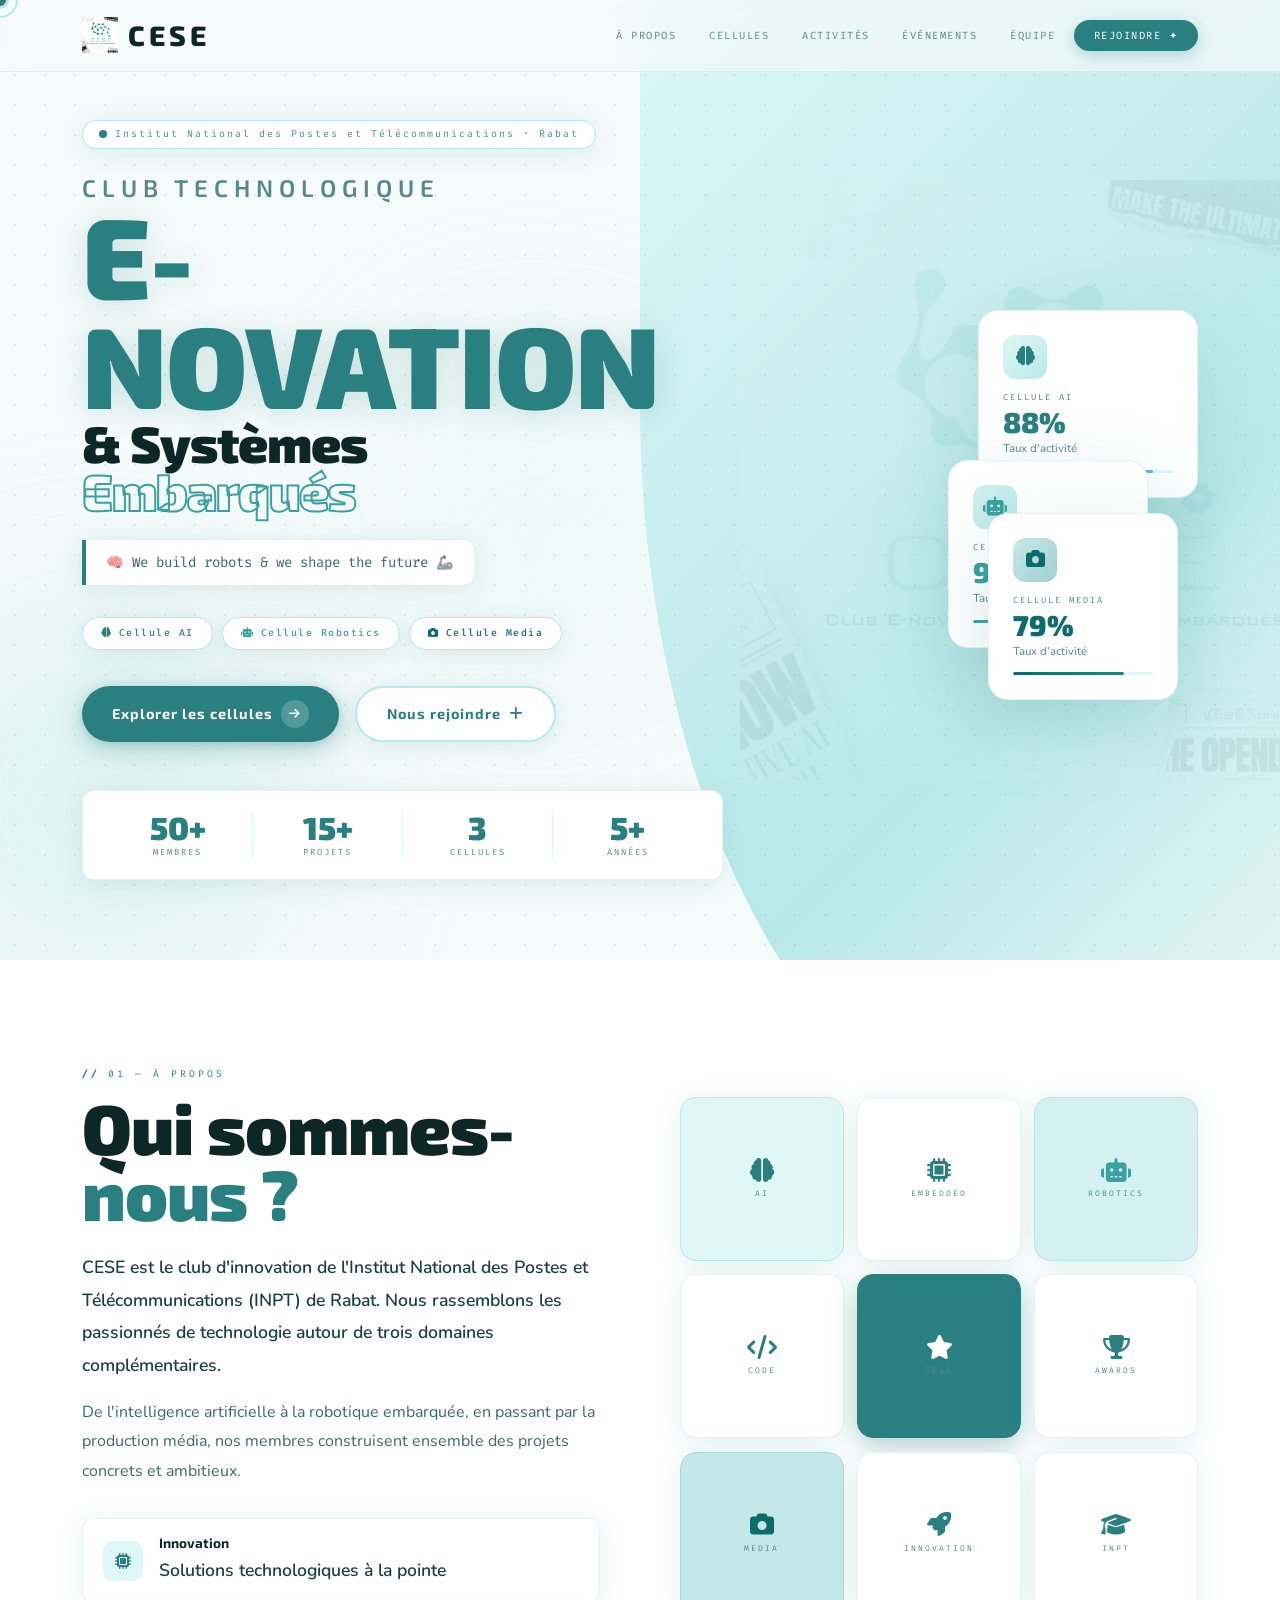
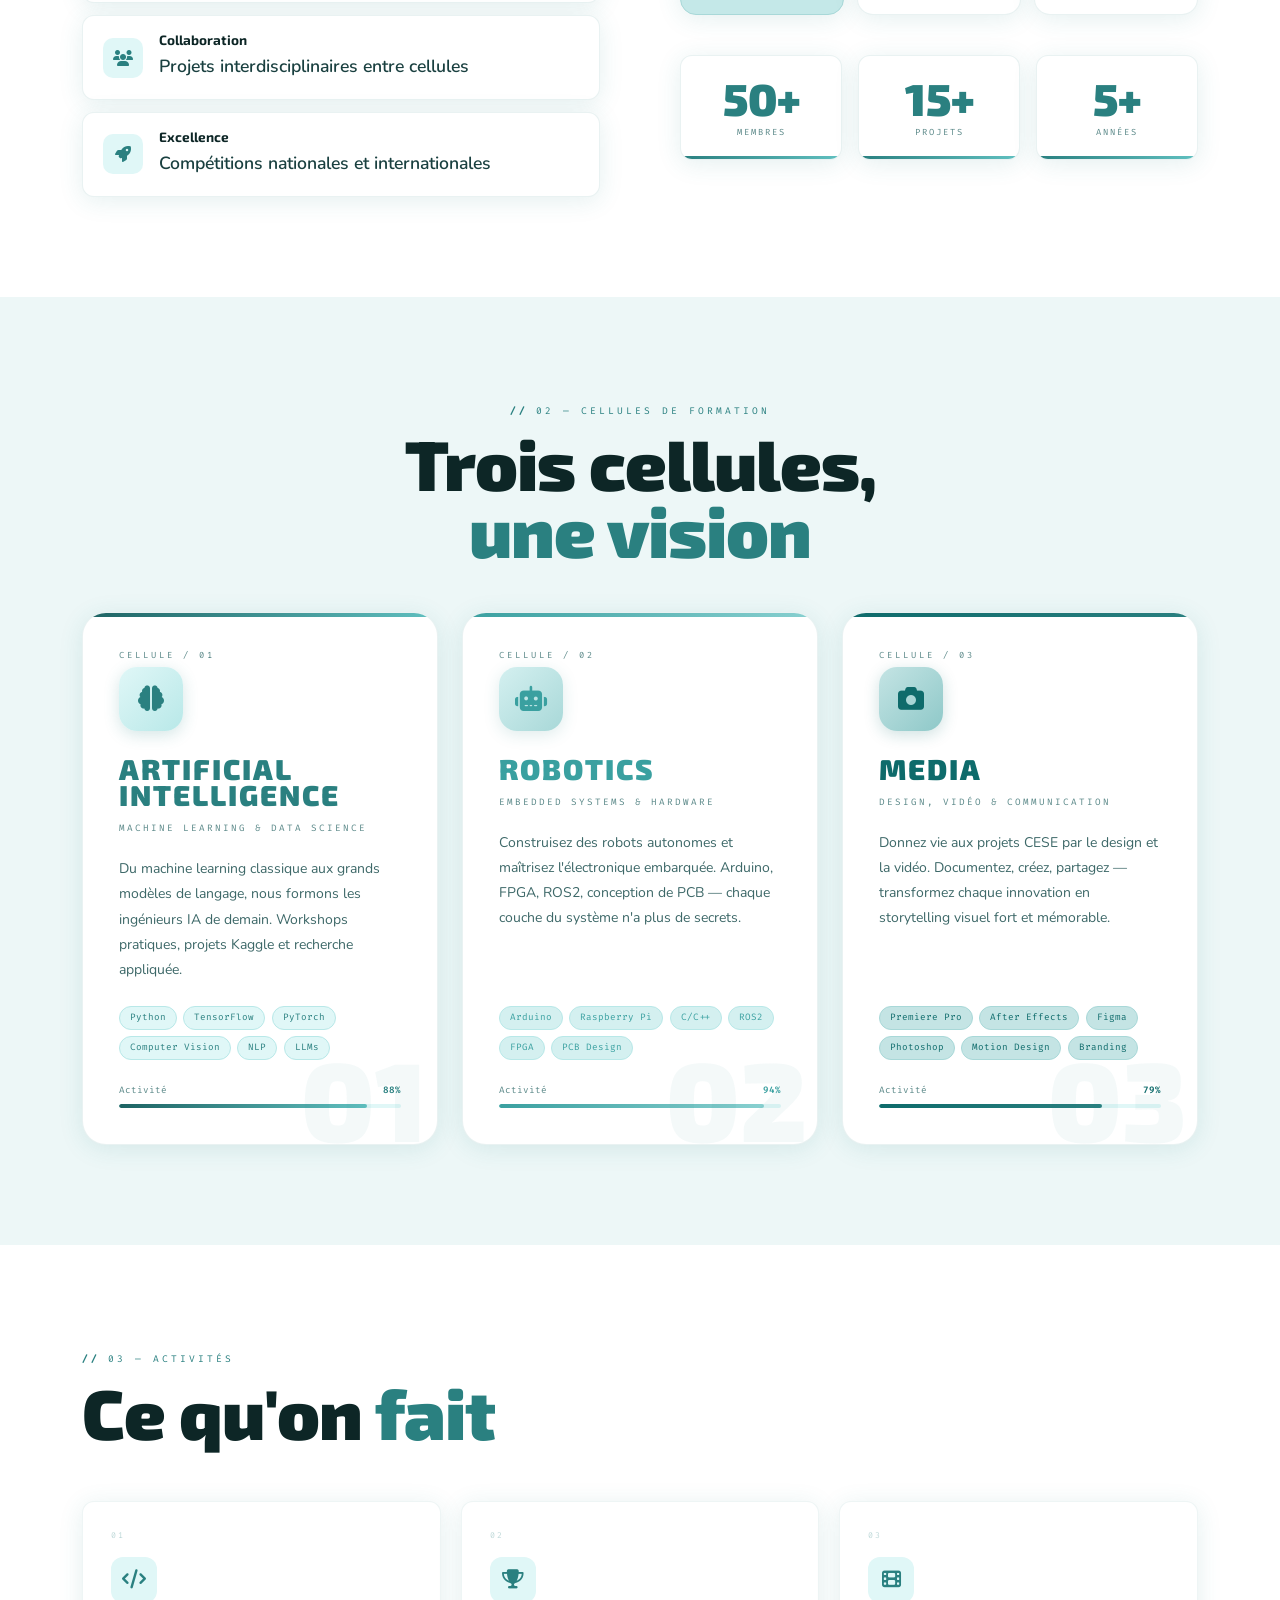
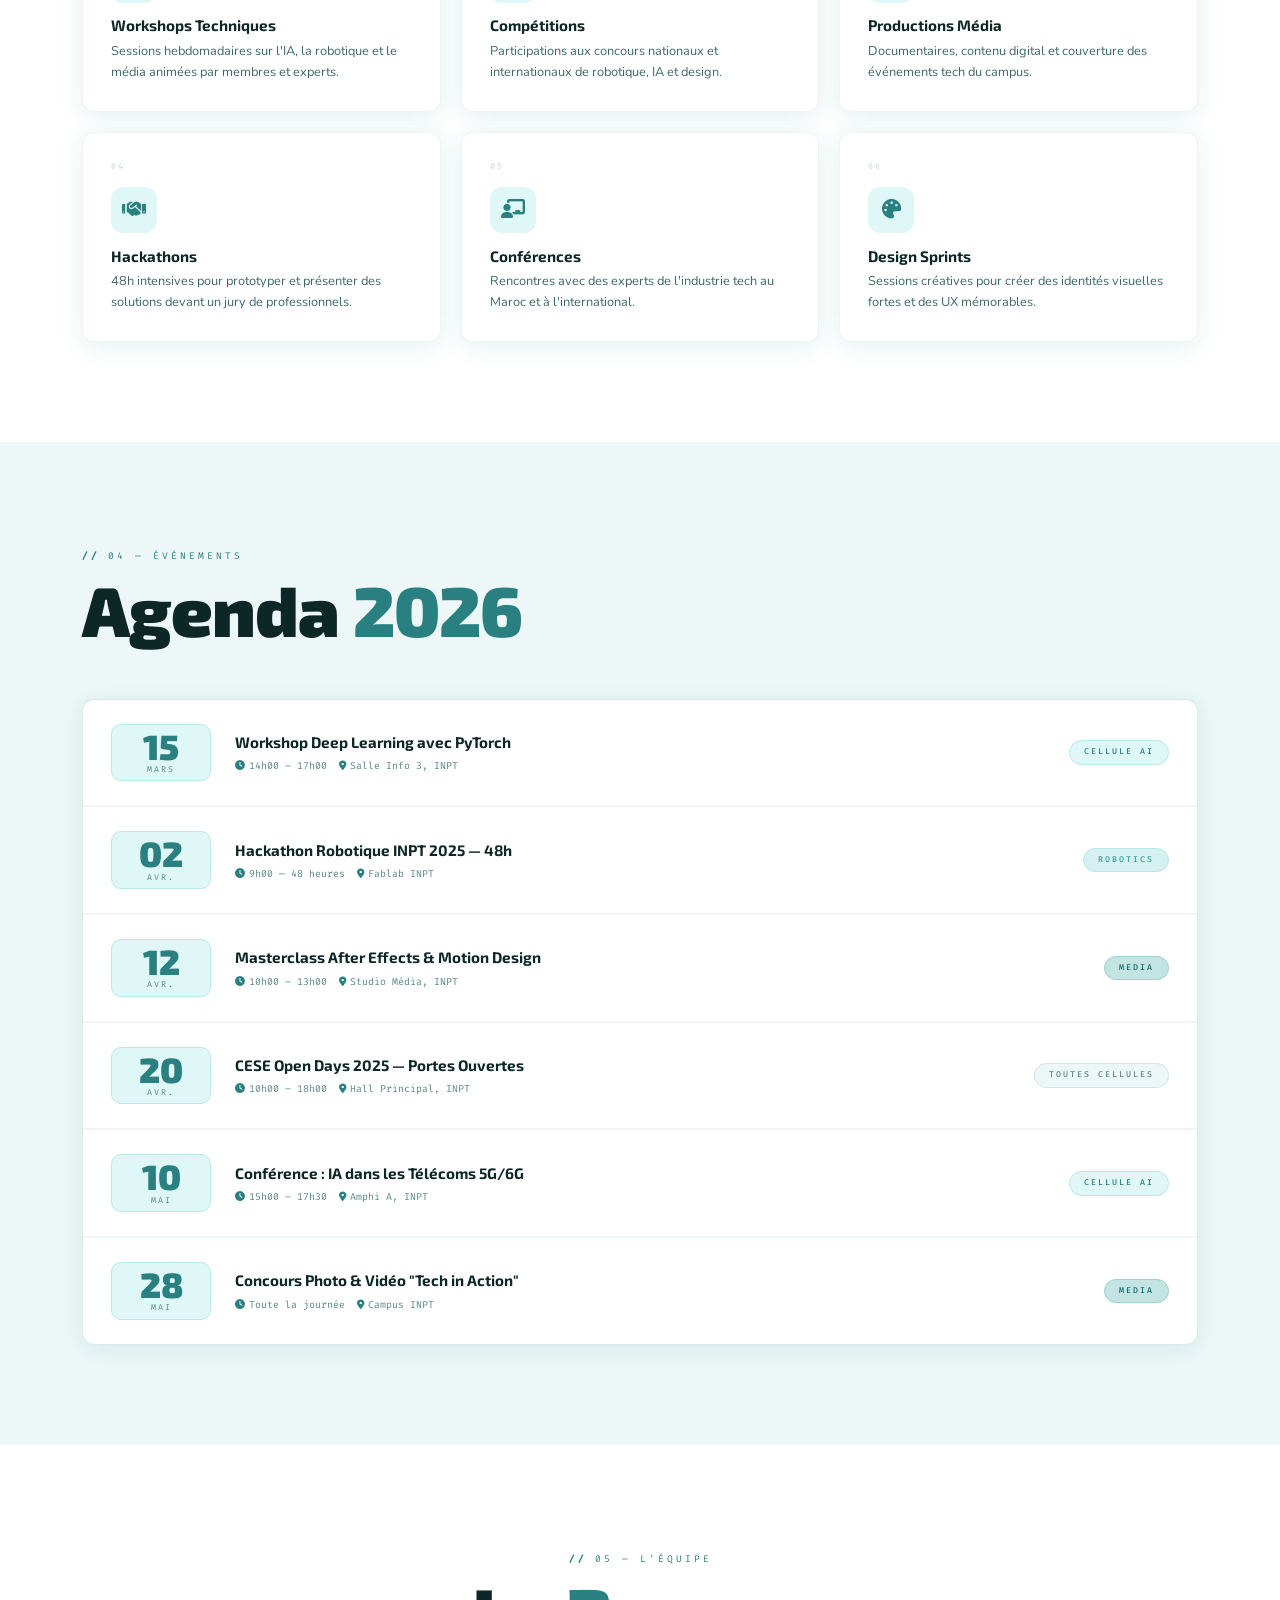
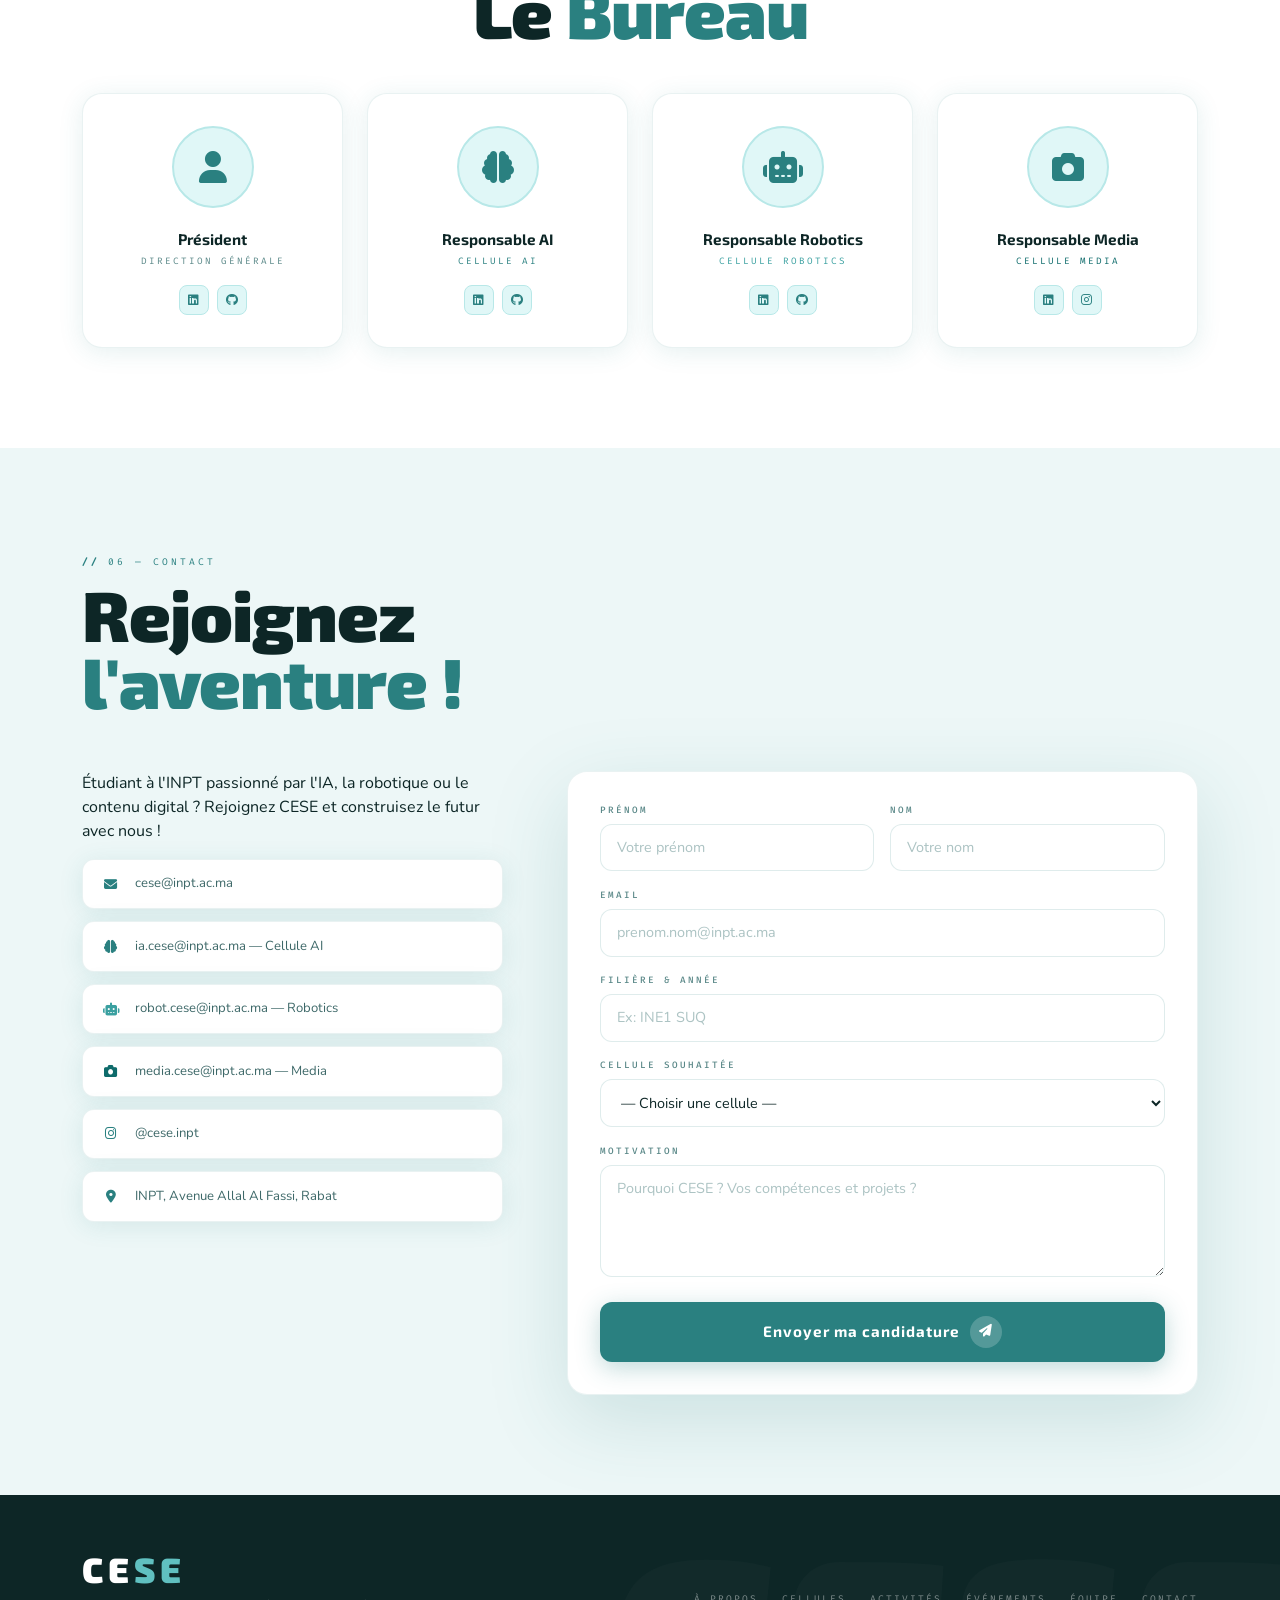
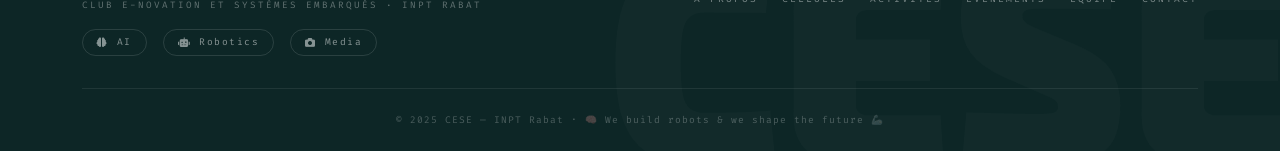
==== index.html @ 8c15894b "First upload" ====
<!DOCTYPE html>
<html lang="fr">
<head>
  <meta charset="UTF-8"/>
  <meta name="viewport" content="width=device-width, initial-scale=1.0"/>
  <title>CESE — Club E-novation & Systèmes Embarqués | INPT</title>
  <link rel="stylesheet" href="https://cdnjs.cloudflare.com/ajax/libs/bootstrap/5.3.2/css/bootstrap.min.css"/>
  <link rel="stylesheet" href="https://cdnjs.cloudflare.com/ajax/libs/font-awesome/6.5.0/css/all.min.css"/>
  <link href="https://fonts.googleapis.com/css2?family=Exo+2:wght@400;500;600;700;800;900&family=Nunito:wght@400;500;600;700;800;900&family=Fira+Code:wght@400;500&display=swap" rel="stylesheet"/>
<style>
:root {
  --teal:      #2a8080;
  --teal-d:    #1d6363;
  --teal-l:    #3aa0a0;
  --teal-xl:   #60c0c0;
  --teal-p:    #b8e8e8;
  --teal-pp:   #e0f7f7;
  --bg:        #f5fafa;
  --bg2:       #edf7f7;
  --white:     #ffffff;
  --ink:       #0d2626;
  --ink2:      #1a4040;
  --muted:     #5a8888;
  --muted2:    #3d6868;
  --ai-c:      #2a8080;
  --rob-c:     #1d9e9e;
  --med-c:     #0e6b6b;
  --shadow:    0 4px 24px rgba(42,128,128,0.12);
  --shadow-h:  0 12px 48px rgba(42,128,128,0.22);
  --shadow-xl: 0 24px 80px rgba(42,128,128,0.18);
  --fh: 'Exo 2', sans-serif;
  --fb: 'Nunito', sans-serif;
  --fm: 'Fira Code', monospace;
  --r:  12px;
  --e:  0.3s cubic-bezier(.4,0,.2,1);
}

*{box-sizing:border-box;margin:0;padding:0}
html{scroll-behavior:smooth}
body{background:var(--bg);color:var(--ink);font-family:var(--fb);overflow-x:hidden;cursor:none}
::selection{background:var(--teal-p);color:var(--teal-d)}
::-webkit-scrollbar{width:4px}
::-webkit-scrollbar-track{background:var(--bg)}
::-webkit-scrollbar-thumb{background:var(--teal);border-radius:4px}

#cur{position:fixed;width:12px;height:12px;background:var(--teal);border-radius:50%;transform:translate(-50%,-50%);pointer-events:none;z-index:9999;transition:transform .12s,background .2s;box-shadow:0 0 0 3px rgba(42,128,128,0.2)}
#cur-r{position:fixed;width:36px;height:36px;border:2px solid var(--teal-p);border-radius:50%;transform:translate(-50%,-50%);pointer-events:none;z-index:9998;transition:all .18s ease}
@media(max-width:768px){body{cursor:auto}#cur,#cur-r{display:none}}

.blob{position:fixed;border-radius:50%;filter:blur(80px);pointer-events:none;z-index:0;animation:blobFloat ease-in-out infinite}
.b1{width:500px;height:500px;background:var(--teal-pp);top:-150px;right:-100px;opacity:.7;animation-duration:16s}
.b2{width:400px;height:400px;background:#d4f0f0;bottom:-100px;left:-100px;opacity:.6;animation-duration:20s;animation-delay:-7s}
.b3{width:300px;height:300px;background:var(--teal-pp);top:40%;left:30%;opacity:.4;animation-duration:24s;animation-delay:-12s}
@keyframes blobFloat{0%,100%{transform:scale(1) translateY(0)}50%{transform:scale(1.08) translateY(-20px)}}

/* ── NAVBAR ── */
#nav{position:fixed;top:0;width:100%;z-index:1000;padding:.9rem 0;transition:var(--e);background:rgba(245,250,250,0.7);backdrop-filter:blur(20px);-webkit-backdrop-filter:blur(20px);border-bottom:1px solid rgba(42,128,128,0.1)}
#nav.scrolled{padding:.5rem 0;background:rgba(255,255,255,0.92);border-bottom-color:rgba(42,128,128,0.18);box-shadow:0 4px 30px rgba(42,128,128,0.08)}
.n-brand{font-family:var(--fh);font-size:1.75rem;font-weight:800;letter-spacing:4px;color:var(--ink);text-decoration:none;display:flex;align-items:center;gap:10px}
.n-brand .nav-logo{width:36px;height:36px;object-fit:contain;transition:var(--e)}
.n-brand:hover .nav-logo{transform:rotate(-8deg) scale(1.15)}
.n-link{font-family:var(--fm);font-size:.65rem;letter-spacing:1.5px;text-transform:uppercase;color:var(--muted);transition:var(--e);padding:.45rem .9rem;border-radius:8px;text-decoration:none}
.n-link:hover,.n-link.active{color:var(--teal);background:var(--teal-pp)}
.nav-cta{background:var(--teal);color:#fff!important;border-radius:100px;padding:.5rem 1.25rem!important;box-shadow:0 4px 16px rgba(42,128,128,0.3)}
.nav-cta:hover{background:var(--teal-d)!important;transform:translateY(-1px);box-shadow:0 6px 20px rgba(42,128,128,0.4)}
.navbar-toggler{border:1.5px solid rgba(42,128,128,0.3);border-radius:8px;padding:.4rem .6rem;background:transparent}
.nb-icon{display:block;width:22px;height:2px;background:var(--teal);border-radius:2px;margin:5px 0;transition:var(--e)}

/* ── HERO ── */
#hero{min-height:100vh;display:flex;align-items:center;padding:120px 0 80px;position:relative;z-index:1;overflow:hidden}
.hero-dots{position:absolute;inset:0;pointer-events:none;overflow:hidden}
.hero-dots::before{content:'';position:absolute;inset:0;background-image:radial-gradient(circle,rgba(42,128,128,0.12) 1.5px,transparent 1.5px);background-size:30px 30px;animation:dotsMove 15s linear infinite}
@keyframes dotsMove{0%{transform:translateY(0)}100%{transform:translateY(-30px)}}
#hero::before{content:'';position:absolute;top:-10%;right:-5%;width:55%;height:130%;background:linear-gradient(135deg,var(--teal-pp) 0%,var(--teal-p) 60%,transparent 100%);border-radius:0 0 0 60%;z-index:0;animation:stripPulse 6s ease-in-out infinite}
@keyframes stripPulse{0%,100%{opacity:.6;transform:scale(1)}50%{opacity:.85;transform:scale(1.01)}}

/* Hero background logo watermark */
.hero-bg-logo{position:absolute;right:-60px;top:50%;transform:translateY(-50%);width:600px;height:600px;object-fit:contain;opacity:0.06;pointer-events:none;z-index:0;animation:logoBgFloat 8s ease-in-out infinite}
@keyframes logoBgFloat{0%,100%{transform:translateY(-50%) scale(1)}50%{transform:translateY(-52%) scale(1.03)}}

.hero-content{position:relative;z-index:2}
.h-eyebrow{display:inline-flex;align-items:center;gap:8px;background:var(--white);border:1.5px solid var(--teal-p);border-radius:100px;padding:6px 16px;font-family:var(--fm);font-size:.62rem;letter-spacing:2px;color:var(--muted);margin-bottom:1.75rem;animation:popIn .6s .1s ease both;box-shadow:var(--shadow)}
.ey-dot{width:8px;height:8px;border-radius:50%;background:var(--teal);animation:ping 2s ease infinite}
@keyframes ping{0%{box-shadow:0 0 0 0 rgba(42,128,128,.5)}70%{box-shadow:0 0 0 8px transparent}100%{box-shadow:0 0 0 0 transparent}}
.h1{font-family:var(--fh);font-weight:900;line-height:.95;letter-spacing:-1px;margin-bottom:1.5rem}
.h1 .line-sm{display:block;font-size:clamp(1rem,3vw,1.5rem);font-weight:600;letter-spacing:6px;color:var(--muted);text-transform:uppercase;animation:slideR .7s .2s ease both}
.h1 .line-xl{display:block;font-size:clamp(3.5rem,9vw,8rem);color:var(--teal);animation:slideR .7s .35s ease both;text-shadow:0 4px 30px rgba(42,128,128,0.2)}
.h1 .line-md{display:block;font-size:clamp(1.6rem,4vw,3.2rem);color:var(--ink);animation:slideR .7s .5s ease both}
.h1 .line-out{display:block;font-size:clamp(1.6rem,4vw,3.2rem);-webkit-text-stroke:2px var(--teal-l);color:transparent;animation:slideR .7s .65s ease both}
.h-tag{font-family:var(--fm);font-size:.88rem;color:var(--muted2);margin-bottom:2rem;animation:slideR .7s .8s ease both;padding:12px 20px;background:var(--white);border-left:4px solid var(--teal);border-radius:0 var(--r) var(--r) 0;display:inline-block;box-shadow:var(--shadow)}
.h-pills{display:flex;gap:.6rem;flex-wrap:wrap;margin-bottom:2.25rem;animation:slideR .7s .95s ease both}
.pill{display:inline-flex;align-items:center;gap:6px;padding:8px 18px;border-radius:100px;font-family:var(--fm);font-size:.62rem;letter-spacing:1.5px;font-weight:500;border:1.5px solid;transition:var(--e);cursor:default}
.p-ai{background:var(--white);color:var(--teal);border-color:var(--teal-p);box-shadow:var(--shadow)}.p-ai:hover{background:var(--teal);color:#fff;border-color:var(--teal);transform:translateY(-2px);box-shadow:var(--shadow-h)}
.p-rob{background:var(--white);color:var(--teal-l);border-color:var(--teal-p);box-shadow:var(--shadow)}.p-rob:hover{background:var(--teal-l);color:#fff;transform:translateY(-2px);box-shadow:var(--shadow-h)}
.p-med{background:var(--white);color:var(--med-c);border-color:var(--teal-p);box-shadow:var(--shadow)}.p-med:hover{background:var(--med-c);color:#fff;transform:translateY(-2px);box-shadow:var(--shadow-h)}
.h-btns{display:flex;gap:1rem;flex-wrap:wrap;animation:slideR .7s 1.1s ease both}
.bt{display:inline-flex;align-items:center;gap:8px;padding:14px 30px;border-radius:100px;font-family:var(--fh);font-weight:700;font-size:.9rem;letter-spacing:1px;text-decoration:none;transition:var(--e);cursor:none;border:none}
.bt-main{background:var(--teal);color:#fff;box-shadow:0 6px 28px rgba(42,128,128,0.35),0 2px 8px rgba(42,128,128,0.2)}
.bt-main:hover{background:var(--teal-d);transform:translateY(-3px);box-shadow:0 12px 40px rgba(42,128,128,0.45);color:#fff}
.bt-main .bt-icon{width:28px;height:28px;background:rgba(255,255,255,0.2);border-radius:50%;display:flex;align-items:center;justify-content:center;font-size:.75rem;transition:transform .3s}
.bt-main:hover .bt-icon{transform:translateX(3px)}
.bt-sec{background:var(--white);color:var(--teal);border:2px solid var(--teal-p);box-shadow:var(--shadow)}
.bt-sec:hover{border-color:var(--teal);background:var(--teal-pp);transform:translateY(-3px);box-shadow:var(--shadow-h);color:var(--teal)}
.h-stats{display:flex;gap:0;margin-top:3rem;animation:slideR .7s 1.3s ease both;background:var(--white);border-radius:var(--r);padding:1.25rem;box-shadow:var(--shadow);border:1px solid rgba(42,128,128,0.1)}
.hstat{flex:1;text-align:center;padding:0 1rem;border-right:1px solid var(--teal-pp);display:flex;flex-direction:column;gap:.2rem}
.hstat:last-child{border-right:none}
.hstat-n{font-family:var(--fh);font-size:2rem;font-weight:900;color:var(--teal);line-height:1}
.hstat-l{font-family:var(--fm);font-size:.55rem;letter-spacing:2px;color:var(--muted);text-transform:uppercase}
.h-vis{position:relative;height:420px;animation:popIn 1s .4s ease both}
.hv-card{position:absolute;background:var(--white);border-radius:20px;padding:1.5rem;box-shadow:var(--shadow-xl);border:1px solid rgba(42,128,128,0.1);animation:cardFloat ease-in-out infinite}
.hv-c1{width:220px;top:20px;right:0;animation-duration:5s}
.hv-c2{width:200px;top:170px;right:50px;animation-duration:7s;animation-delay:-2s}
.hv-c3{width:190px;bottom:10px;right:20px;animation-duration:6s;animation-delay:-4s}
@keyframes cardFloat{0%,100%{transform:translateY(0) rotate(0deg)}50%{transform:translateY(-10px) rotate(.5deg)}}
.hvc-ico{width:44px;height:44px;border-radius:12px;display:flex;align-items:center;justify-content:center;font-size:1.2rem;margin-bottom:.75rem}
.ico-ai{background:linear-gradient(135deg,var(--teal-pp),var(--teal-p));color:var(--teal)}
.ico-rob{background:linear-gradient(135deg,#d4f0f0,var(--teal-p));color:var(--teal-l)}
.ico-med{background:linear-gradient(135deg,#c8e8e8,#a0d0d0);color:var(--med-c)}
.hvc-tag{font-family:var(--fm);font-size:.55rem;letter-spacing:2px;color:var(--muted);text-transform:uppercase;margin-bottom:.25rem}
.hvc-val{font-family:var(--fh);font-size:1.8rem;font-weight:900;color:var(--ink);line-height:1}
.hvc-sub{font-size:.72rem;color:var(--muted);margin-top:.2rem}
.hvc-bar{height:3px;background:var(--teal-pp);border-radius:2px;margin-top:.75rem;overflow:hidden}
.hvc-bar-fill{height:100%;border-radius:2px;background:linear-gradient(90deg,var(--teal),var(--teal-xl));animation:barPulse 2s ease-in-out infinite}
@keyframes barPulse{0%,100%{width:60%}50%{width:90%}}

section{position:relative;z-index:1}
.sp{padding:100px 0}
.sbg{background:var(--bg2)}
.sbg2{background:var(--white)}
.stag{font-family:var(--fm);font-size:.6rem;letter-spacing:3px;text-transform:uppercase;color:var(--teal);display:inline-flex;align-items:center;gap:8px;margin-bottom:.75rem}
.stag::before{content:'//';font-weight:700}
.shead{font-family:var(--fh);font-size:clamp(2.2rem,5.5vw,4.5rem);font-weight:900;line-height:.95;letter-spacing:-1px;color:var(--ink)}
.shead .hi{color:var(--teal)}
@keyframes slideR{from{opacity:0;transform:translateX(-24px)}to{opacity:1;transform:translateX(0)}}
@keyframes popIn{from{opacity:0;transform:scale(.9)}to{opacity:1;transform:scale(1)}}

.about-grid{display:grid;grid-template-columns:1fr 1fr;gap:5rem;align-items:center}
@media(max-width:900px){.about-grid{grid-template-columns:1fr}}
.about-txt p{font-size:1rem;color:var(--muted2);line-height:1.85;margin-bottom:1rem}
.about-txt p:first-of-type{font-size:1.1rem;color:var(--ink2);font-weight:600}
.about-feats{display:flex;flex-direction:column;gap:.75rem;margin-top:2rem}
.feat{display:flex;align-items:center;gap:1rem;padding:1rem 1.25rem;background:var(--white);border-radius:var(--r);border:1px solid rgba(42,128,128,0.1);box-shadow:var(--shadow);transition:var(--e)}
.feat:hover{transform:translateX(6px);border-color:var(--teal-p);box-shadow:var(--shadow-h)}
.feat-ico{width:40px;height:40px;background:var(--teal-pp);border-radius:10px;display:flex;align-items:center;justify-content:center;color:var(--teal);font-size:1rem;flex-shrink:0}
.feat-txt h5{font-family:var(--fh);font-size:.85rem;font-weight:700;color:var(--ink);margin-bottom:2px}
.feat-txt p{font-size:.8rem;color:var(--muted);margin:0}
.astat-row{display:grid;grid-template-columns:repeat(3,1fr);gap:1rem;margin-top:2.5rem}
.astat{background:var(--white);border-radius:var(--r);padding:1.25rem;text-align:center;border:1px solid rgba(42,128,128,0.1);box-shadow:var(--shadow);transition:var(--e);position:relative;overflow:hidden}
.astat::before{content:'';position:absolute;bottom:0;left:0;right:0;height:3px;background:linear-gradient(90deg,var(--teal),var(--teal-xl))}
.astat:hover{transform:translateY(-4px);box-shadow:var(--shadow-h)}
.astat-n{font-family:var(--fh);font-size:2.8rem;font-weight:900;color:var(--teal);line-height:1}
.astat-l{font-family:var(--fm);font-size:.55rem;letter-spacing:2px;color:var(--muted);text-transform:uppercase;margin-top:.3rem}
.vgrid{display:grid;grid-template-columns:repeat(3,1fr);gap:.85rem}
.vgi{aspect-ratio:1;border-radius:16px;background:var(--white);border:1.5px solid rgba(42,128,128,0.1);display:flex;flex-direction:column;align-items:center;justify-content:center;gap:.4rem;font-size:1.5rem;transition:var(--e);box-shadow:var(--shadow)}
.vgi:hover{transform:scale(1.06) rotate(1deg);box-shadow:var(--shadow-h)}
.vgi span{font-family:var(--fm);font-size:.5rem;letter-spacing:2px;color:var(--muted);text-transform:uppercase}
.vgi-ai{border-color:var(--teal-p);background:var(--teal-pp);color:var(--teal)}
.vgi-rob{border-color:#b8e8e8;background:#d4f0f0;color:var(--teal-l)}
.vgi-med{border-color:#a8d8d8;background:#c4e8e8;color:var(--med-c)}
.vgi-star{background:var(--teal);border-color:var(--teal);color:#fff;box-shadow:0 8px 24px rgba(42,128,128,0.35)}

.cell3{display:grid;grid-template-columns:repeat(3,1fr);gap:1.5rem}
@media(max-width:992px){.cell3{grid-template-columns:1fr}}
.cell{background:var(--white);border-radius:24px;padding:2.25rem;border:1.5px solid rgba(42,128,128,0.1);box-shadow:var(--shadow);transition:var(--e);display:flex;flex-direction:column;position:relative;overflow:hidden}
.cell::after{content:'';position:absolute;top:0;left:0;right:0;height:4px;border-radius:24px 24px 0 0}
.c-ai::after{background:linear-gradient(90deg,var(--teal-d),var(--teal-xl))}
.c-rob::after{background:linear-gradient(90deg,var(--teal-l),#88d0d0)}
.c-med::after{background:linear-gradient(90deg,var(--med-c),var(--teal))}
.cell:hover{transform:translateY(-10px);box-shadow:var(--shadow-xl);border-color:var(--teal-p)}
.cell-wm{position:absolute;bottom:-10px;right:10px;font-family:var(--fh);font-size:7rem;font-weight:900;color:rgba(42,128,128,0.05);line-height:1;pointer-events:none;user-select:none}
.cell-ico{width:64px;height:64px;border-radius:18px;display:flex;align-items:center;justify-content:center;font-size:1.6rem;margin-bottom:1.5rem;transition:var(--e)}
.cell:hover .cell-ico{transform:scale(1.1) rotate(-5deg)}
.c-ai .cell-ico{background:linear-gradient(135deg,var(--teal-pp),var(--teal-p));color:var(--teal);box-shadow:0 4px 16px rgba(42,128,128,0.2)}
.c-rob .cell-ico{background:linear-gradient(135deg,#d4f0f0,#a8d8d8);color:var(--teal-l);box-shadow:0 4px 16px rgba(42,128,128,0.15)}
.c-med .cell-ico{background:linear-gradient(135deg,#c4e4e4,#8ec8c8);color:var(--med-c);box-shadow:0 4px 16px rgba(14,107,107,0.2)}
.cell-num{font-family:var(--fm);font-size:.55rem;letter-spacing:3px;color:var(--muted);margin-bottom:.3rem}
.cell-name{font-family:var(--fh);font-size:1.8rem;font-weight:900;letter-spacing:2px;color:var(--ink);line-height:1;margin-bottom:.25rem}
.c-ai .cell-name{color:var(--teal)}
.c-rob .cell-name{color:var(--teal-l)}
.c-med .cell-name{color:var(--med-c)}
.cell-sub{font-family:var(--fm);font-size:.58rem;letter-spacing:2px;color:var(--muted);text-transform:uppercase;margin-bottom:1.25rem}
.cell-desc{font-size:.875rem;color:var(--muted2);line-height:1.8;margin-bottom:1.5rem;flex:1}
.cell-tags{display:flex;flex-wrap:wrap;gap:.4rem;margin-bottom:1.5rem}
.ctag{font-family:var(--fm);font-size:.58rem;padding:4px 10px;border-radius:100px;border:1.5px solid;transition:var(--e)}
.c-ai .ctag{color:var(--teal);border-color:var(--teal-p);background:var(--teal-pp)}.c-ai .ctag:hover{background:var(--teal);color:#fff;border-color:var(--teal)}
.c-rob .ctag{color:var(--teal-l);border-color:#b8e8e8;background:#d4f0f0}.c-rob .ctag:hover{background:var(--teal-l);color:#fff}
.c-med .ctag{color:var(--med-c);border-color:#a8d8d8;background:#c4e4e4}.c-med .ctag:hover{background:var(--med-c);color:#fff}
.cell-bar{height:4px;background:var(--teal-pp);border-radius:4px;overflow:hidden;margin-top:auto}
.cell-bar-fill{height:100%;width:0;border-radius:4px;transition:width 1.5s cubic-bezier(.4,0,.2,1)}
.c-ai .cell-bar-fill{background:linear-gradient(90deg,var(--teal-d),var(--teal-xl))}
.c-rob .cell-bar-fill{background:linear-gradient(90deg,var(--teal-l),#88d0d0)}
.c-med .cell-bar-fill{background:linear-gradient(90deg,var(--med-c),var(--teal))}
.bar-label{display:flex;justify-content:space-between;font-family:var(--fm);font-size:.58rem;color:var(--muted);margin-bottom:6px}

.act6{display:grid;grid-template-columns:repeat(3,1fr);gap:1.25rem}
@media(max-width:768px){.act6{grid-template-columns:1fr 1fr}}
@media(max-width:480px){.act6{grid-template-columns:1fr}}
.act{background:var(--white);border-radius:var(--r);padding:1.75rem;border:1.5px solid rgba(42,128,128,0.08);box-shadow:var(--shadow);transition:var(--e);position:relative;overflow:hidden;opacity:0;transform:translateY(20px)}
.act.in{opacity:1;transform:translateY(0)}
.act:hover{transform:translateY(-5px);box-shadow:var(--shadow-h);border-color:var(--teal-p)}
.act::before{content:'';position:absolute;top:0;left:0;bottom:0;width:3px;background:linear-gradient(to bottom,var(--teal),var(--teal-xl));border-radius:3px 0 0 3px;transform:scaleY(0);transition:transform .3s ease;transform-origin:bottom}
.act:hover::before{transform:scaleY(1)}
.act-n{font-family:var(--fm);font-size:.52rem;letter-spacing:2px;color:rgba(42,128,128,0.3);margin-bottom:.85rem}
.act-i{width:46px;height:46px;border-radius:12px;background:var(--teal-pp);display:flex;align-items:center;justify-content:center;color:var(--teal);font-size:1.2rem;margin-bottom:.85rem;transition:var(--e)}
.act:hover .act-i{background:var(--teal);color:#fff;transform:rotate(-8deg)}
.act h4{font-family:var(--fh);font-size:.95rem;font-weight:700;color:var(--ink);margin-bottom:.4rem}
.act p{font-size:.8rem;color:var(--muted2);line-height:1.65;margin:0}

.ev-stack{display:flex;flex-direction:column;gap:1px}
.ev{display:grid;grid-template-columns:100px 1fr auto;gap:1.5rem;align-items:center;padding:1.5rem 1.75rem;background:var(--white);transition:var(--e);border-bottom:1px solid rgba(42,128,128,0.07)}
.ev:first-child{border-radius:var(--r) var(--r) 0 0}
.ev:last-child{border-radius:0 0 var(--r) var(--r);border-bottom:none}
.ev-wrap{border-radius:var(--r);overflow:hidden;box-shadow:var(--shadow);border:1px solid rgba(42,128,128,0.1)}
.ev:hover{background:var(--teal-pp)}
.ev-date{text-align:center;padding:.25rem .5rem;border-radius:10px;background:var(--teal-pp);border:1.5px solid var(--teal-p)}
.ev-d{font-family:var(--fh);font-size:2.2rem;font-weight:900;color:var(--teal);line-height:1}
.ev-m{font-family:var(--fm);font-size:.52rem;letter-spacing:2px;color:var(--muted);text-transform:uppercase}
.ev-title{font-family:var(--fh);font-weight:700;font-size:.95rem;color:var(--ink);margin-bottom:.35rem}
.ev-meta{display:flex;flex-wrap:wrap;gap:.75rem;font-family:var(--fm);font-size:.62rem;color:var(--muted)}
.ev-meta i{margin-right:4px;color:var(--teal)}
.ev-badge{font-family:var(--fm);font-size:.52rem;letter-spacing:2px;text-transform:uppercase;padding:5px 14px;border-radius:100px;white-space:nowrap;font-weight:500}
.ba{background:var(--teal-pp);color:var(--teal);border:1.5px solid var(--teal-p)}
.br{background:#d4f0f0;color:var(--teal-l);border:1.5px solid #b8e8e8}
.bm{background:#c4e4e4;color:var(--med-c);border:1.5px solid #a0d0d0}
.bl{background:var(--bg2);color:var(--muted);border:1.5px solid rgba(42,128,128,0.15)}
@media(max-width:600px){.ev{grid-template-columns:80px 1fr}.ev-badge{display:none}}

.tm4{display:grid;grid-template-columns:repeat(4,1fr);gap:1.5rem}
@media(max-width:900px){.tm4{grid-template-columns:repeat(2,1fr)}}
.tcard{background:var(--white);border-radius:20px;padding:2rem 1.5rem;text-align:center;border:1.5px solid rgba(42,128,128,0.1);box-shadow:var(--shadow);transition:var(--e);position:relative;overflow:hidden}
.tcard::before{content:'';position:absolute;top:0;left:0;right:0;bottom:0;background:linear-gradient(135deg,var(--teal-pp),transparent);opacity:0;transition:opacity .3s}
.tcard:hover::before{opacity:1}
.tcard:hover{transform:translateY(-8px);box-shadow:var(--shadow-xl);border-color:var(--teal-p)}
.tav{position:relative;display:inline-block;margin-bottom:1.25rem}
.tav-in{width:82px;height:82px;border-radius:50%;background:var(--teal-pp);border:2.5px solid var(--teal-p);display:flex;align-items:center;justify-content:center;font-size:2rem;color:var(--teal);margin:0 auto;transition:var(--e)}
.tcard:hover .tav-in{background:var(--teal);color:#fff;border-color:var(--teal)}
.tring{position:absolute;inset:-5px;border-radius:50%;border:2px dashed var(--teal-p);animation:rotateSlow 10s linear infinite;opacity:0;transition:opacity .3s}
.tcard:hover .tring{opacity:1}
@keyframes rotateSlow{from{transform:rotate(0)}to{transform:rotate(360deg)}}
.tname{font-family:var(--fh);font-weight:700;font-size:.95rem;color:var(--ink);margin-bottom:.25rem}
.trole{font-family:var(--fm);font-size:.58rem;letter-spacing:2px;text-transform:uppercase;margin-bottom:1rem}
.tr-dir{color:var(--muted)}.tr-ai{color:var(--teal)}.tr-rob{color:var(--teal-l)}.tr-med{color:var(--med-c)}
.tlinks{display:flex;justify-content:center;gap:.5rem}
.tlinks a{width:30px;height:30px;border-radius:8px;background:var(--teal-pp);border:1.5px solid var(--teal-p);display:flex;align-items:center;justify-content:center;font-size:.75rem;color:var(--teal);text-decoration:none;transition:var(--e)}
.tlinks a:hover{background:var(--teal);color:#fff;border-color:var(--teal)}

.ct-grid{display:grid;grid-template-columns:1fr 1.5fr;gap:4rem;align-items:start}
@media(max-width:900px){.ct-grid{grid-template-columns:1fr}}
.ct-info p{font-size:1rem;color:var(--muted2);line-height:1.75;margin-bottom:2rem}
.ct-items{display:flex;flex-direction:column;gap:.75rem}
.cti{display:flex;align-items:center;gap:.9rem;padding:.9rem 1.1rem;background:var(--white);border-radius:var(--r);border:1.5px solid rgba(42,128,128,0.1);font-size:.82rem;color:var(--muted2);transition:var(--e);box-shadow:var(--shadow)}
.cti:hover{border-color:var(--teal-p);background:var(--teal-pp);color:var(--ink);transform:translateX(4px)}
.cti i{width:20px;text-align:center;color:var(--teal)}
.cti.ci-ai i{color:var(--teal)}.cti.ci-rob i{color:var(--teal-l)}.cti.ci-med i{color:var(--med-c)}
.ff{margin-bottom:1.1rem}
.ff label{display:block;font-family:var(--fm);font-size:.58rem;letter-spacing:2px;text-transform:uppercase;color:var(--muted);margin-bottom:6px;font-weight:500}
.fi{width:100%;background:var(--white);border:1.5px solid rgba(42,128,128,0.15);border-radius:var(--r);padding:12px 16px;color:var(--ink);font-family:var(--fb);font-size:.9rem;outline:none;transition:var(--e)}
.fi:focus{border-color:var(--teal);box-shadow:0 0 0 4px rgba(42,128,128,0.1);background:var(--white)}
.fi::placeholder{color:rgba(90,136,136,0.5)}
.fi option{color:var(--ink)}
.r2{display:grid;grid-template-columns:1fr 1fr;gap:1rem}
@media(max-width:480px){.r2{grid-template-columns:1fr}}
.btn-send{width:100%;padding:14px;background:var(--teal);color:#fff;border:none;border-radius:var(--r);font-family:var(--fh);font-weight:700;font-size:.95rem;letter-spacing:1px;cursor:none;transition:var(--e);box-shadow:0 6px 24px rgba(42,128,128,0.3);display:flex;align-items:center;justify-content:center;gap:10px}
.btn-send:hover{background:var(--teal-d);transform:translateY(-2px);box-shadow:0 10px 36px rgba(42,128,128,0.4)}
.btn-send .send-ic{width:32px;height:32px;background:rgba(255,255,255,0.2);border-radius:50%;display:flex;align-items:center;justify-content:center;font-size:.8rem;transition:transform .3s}
.btn-send:hover .send-ic{transform:translateX(4px) rotate(15deg)}

footer{background:var(--ink);color:rgba(255,255,255,0.7);padding:3rem 0 1.5rem;position:relative;z-index:1;overflow:hidden}
footer::before{content:'CESE';position:absolute;font-family:var(--fh);font-size:18rem;font-weight:900;color:rgba(255,255,255,0.02);bottom:-40px;right:-20px;line-height:1;pointer-events:none;user-select:none}
.ft-top{display:flex;justify-content:space-between;align-items:center;flex-wrap:wrap;gap:1.5rem;padding-bottom:2rem;border-bottom:1px solid rgba(255,255,255,0.08);margin-bottom:1.5rem}
.ft-brand{font-family:var(--fh);font-size:2.2rem;font-weight:900;letter-spacing:5px;color:#fff}
.ft-brand span{color:var(--teal-xl)}
.ft-desc{font-family:var(--fm);font-size:.58rem;letter-spacing:2px;color:rgba(255,255,255,0.35);margin-top:.25rem}
.ft-nav{display:flex;flex-wrap:wrap;gap:.5rem 1.5rem}
.ft-nav a{font-family:var(--fm);font-size:.6rem;letter-spacing:2px;text-transform:uppercase;color:rgba(255,255,255,0.45);text-decoration:none;transition:var(--e)}.ft-nav a:hover{color:var(--teal-xl)}
.ft-cells{display:flex;gap:1rem;margin-top:1.5rem}
.ft-cell{display:flex;align-items:center;gap:.5rem;font-family:var(--fm);font-size:.6rem;letter-spacing:1.5px;padding:5px 14px;border-radius:100px;border:1px solid rgba(255,255,255,0.12);color:rgba(255,255,255,0.5);transition:var(--e)}
.ft-cell:hover{border-color:var(--teal-xl);color:var(--teal-xl)}
.ft-copy{font-family:var(--fm);font-size:.6rem;color:rgba(255,255,255,0.25);text-align:center;letter-spacing:1px}
.toast-t{position:fixed;bottom:2rem;right:2rem;background:var(--white);border:2px solid var(--teal-p);border-radius:var(--r);padding:1rem 1.5rem;font-family:var(--fm);font-size:.75rem;color:var(--teal-d);z-index:9999;transform:translateY(70px);opacity:0;transition:all .4s cubic-bezier(.4,0,.2,1);box-shadow:var(--shadow-xl)}
.toast-t.show{transform:translateY(0);opacity:1}
.rv{opacity:0;transform:translateY(32px);transition:opacity .75s ease,transform .75s ease}
.rv.in{opacity:1;transform:translateY(0)}
</style>
</head>
<body>

<div class="blob b1"></div>
<div class="blob b2"></div>
<div class="blob b3"></div>
<div id="cur"></div>
<div id="cur-r"></div>

<!-- NAVBAR — logo image à côté de CESE -->
<nav id="nav">
  <div class="container d-flex align-items-center justify-content-between">
    <a href="#hero" class="n-brand">
      <img src="[data-uri]" alt="CESE" class="nav-logo"/>
      CESE
    </a>
    <button id="navTog" class="navbar-toggler d-lg-none" type="button" aria-label="menu">
      <span class="nb-icon"></span><span class="nb-icon"></span><span class="nb-icon"></span>
    </button>
    <div id="navD" class="d-none d-lg-flex align-items-center gap-1">
      <a href="#about"      class="n-link">À Propos</a>
      <a href="#cellules"   class="n-link">Cellules</a>
      <a href="#activities" class="n-link">Activités</a>
      <a href="#events"     class="n-link">Événements</a>
      <a href="#team"       class="n-link">Équipe</a>
      <a href="#contact"    class="n-link nav-cta">Rejoindre ✦</a>
    </div>
  </div>
  <div id="mobD" style="display:none;padding:1rem 0;border-top:1px solid rgba(42,128,128,0.1);margin-top:.5rem">
    <div class="container d-flex flex-column gap-1">
      <a href="#about" class="n-link">À Propos</a>
      <a href="#cellules" class="n-link">Cellules</a>
      <a href="#activities" class="n-link">Activités</a>
      <a href="#events" class="n-link">Événements</a>
      <a href="#team" class="n-link">Équipe</a>
      <a href="#contact" class="n-link">Contact</a>
    </div>
  </div>
</nav>

<!-- HERO — logo en filigrane dans le fond -->
<section id="hero">
  <div class="hero-dots"></div>
  <!-- Logo watermark background -->
  <img src="[data-uri]" alt="" class="hero-bg-logo" aria-hidden="true"/>
  <div class="container">
    <div class="row align-items-center gy-5">
      <div class="col-lg-7 hero-content">
        <div class="h-eyebrow">
          <span class="ey-dot"></span>
          Institut National des Postes et Télécommunications · Rabat
        </div>
        <h1 class="h1">
          <span class="line-sm">Club Technologique</span>
          <span class="line-xl">E-NOVATION</span>
          <span class="line-md">&amp; Systèmes</span>
          <span class="line-out">Embarqués</span>
        </h1>
        <div class="h-tag">🧠 We build robots &amp; we shape the future 🦾</div>
        <div class="h-pills">
          <span class="pill p-ai"><i class="fa fa-brain"></i> Cellule AI</span>
          <span class="pill p-rob"><i class="fa fa-robot"></i> Cellule Robotics</span>
          <span class="pill p-med"><i class="fa fa-camera"></i> Cellule Media</span>
        </div>
        <div class="h-btns">
          <a href="#cellules" class="bt bt-main">Explorer les cellules<span class="bt-icon"><i class="fa fa-arrow-right"></i></span></a>
          <a href="#contact" class="bt bt-sec">Nous rejoindre <i class="fa fa-plus"></i></a>
        </div>
        <div class="h-stats">
          <div class="hstat"><div class="hstat-n"><span class="cnt" data-t="50">0</span>+</div><div class="hstat-l">Membres</div></div>
          <div class="hstat"><div class="hstat-n"><span class="cnt" data-t="15">0</span>+</div><div class="hstat-l">Projets</div></div>
          <div class="hstat"><div class="hstat-n"><span class="cnt" data-t="3">0</span></div><div class="hstat-l">Cellules</div></div>
          <div class="hstat"><div class="hstat-n"><span class="cnt" data-t="5">0</span>+</div><div class="hstat-l">Années</div></div>
        </div>
      </div>
      <div class="col-lg-5 d-none d-lg-block">
        <div class="h-vis">
          <div class="hv-card hv-c1">
            <div class="hvc-ico ico-ai"><i class="fa fa-brain"></i></div>
            <div class="hvc-tag">Cellule AI</div>
            <div class="hvc-val" style="color:var(--teal)">88%</div>
            <div class="hvc-sub">Taux d'activité</div>
            <div class="hvc-bar"><div class="hvc-bar-fill" style="width:88%"></div></div>
          </div>
          <div class="hv-card hv-c2">
            <div class="hvc-ico ico-rob"><i class="fa fa-robot"></i></div>
            <div class="hvc-tag">Cellule Robotics</div>
            <div class="hvc-val" style="color:var(--teal-l)">94%</div>
            <div class="hvc-sub">Taux d'activité</div>
            <div class="hvc-bar"><div class="hvc-bar-fill" style="width:94%;background:linear-gradient(90deg,var(--teal-l),#88d0d0)"></div></div>
          </div>
          <div class="hv-card hv-c3">
            <div class="hvc-ico ico-med"><i class="fa fa-camera"></i></div>
            <div class="hvc-tag">Cellule Media</div>
            <div class="hvc-val" style="color:var(--med-c)">79%</div>
            <div class="hvc-sub">Taux d'activité</div>
            <div class="hvc-bar"><div class="hvc-bar-fill" style="width:79%;background:linear-gradient(90deg,var(--med-c),var(--teal))"></div></div>
          </div>
        </div>
      </div>
    </div>
  </div>
</section>

<!-- ABOUT -->
<section id="about" class="sp sbg2">
  <div class="container">
    <div class="about-grid">
      <div class="about-txt rv">
        <div class="stag">01 — À Propos</div>
        <h2 class="shead mb-4">Qui sommes-<br/><span class="hi">nous ?</span></h2>
        <p>CESE est le club d'innovation de l'Institut National des Postes et Télécommunications (INPT) de Rabat. Nous rassemblons les passionnés de technologie autour de trois domaines complémentaires.</p>
        <p>De l'intelligence artificielle à la robotique embarquée, en passant par la production média, nos membres construisent ensemble des projets concrets et ambitieux.</p>
        <div class="about-feats">
          <div class="feat"><div class="feat-ico"><i class="fa fa-microchip"></i></div><div class="feat-txt"><h5>Innovation</h5><p>Solutions technologiques à la pointe</p></div></div>
          <div class="feat"><div class="feat-ico"><i class="fa fa-users"></i></div><div class="feat-txt"><h5>Collaboration</h5><p>Projets interdisciplinaires entre cellules</p></div></div>
          <div class="feat"><div class="feat-ico"><i class="fa fa-rocket"></i></div><div class="feat-txt"><h5>Excellence</h5><p>Compétitions nationales et internationales</p></div></div>
        </div>
      </div>
      <div class="rv" style="transition-delay:.2s">
        <div class="vgrid mb-3">
          <div class="vgi vgi-ai"><i class="fa fa-brain"></i><span>AI</span></div>
          <div class="vgi"><i class="fa fa-microchip" style="color:var(--teal)"></i><span>Embedded</span></div>
          <div class="vgi vgi-rob"><i class="fa fa-robot"></i><span>Robotics</span></div>
          <div class="vgi"><i class="fa fa-code" style="color:var(--teal)"></i><span>Code</span></div>
          <div class="vgi vgi-star"><i class="fa fa-star"></i><span>CESE</span></div>
          <div class="vgi"><i class="fa fa-trophy" style="color:var(--teal)"></i><span>Awards</span></div>
          <div class="vgi vgi-med"><i class="fa fa-camera"></i><span>Media</span></div>
          <div class="vgi"><i class="fa fa-rocket" style="color:var(--teal)"></i><span>Innovation</span></div>
          <div class="vgi"><i class="fa fa-graduation-cap" style="color:var(--teal)"></i><span>INPT</span></div>
        </div>
        <div class="astat-row">
          <div class="astat"><div class="astat-n"><span class="cnt" data-t="50">0</span>+</div><div class="astat-l">Membres</div></div>
          <div class="astat"><div class="astat-n"><span class="cnt" data-t="15">0</span>+</div><div class="astat-l">Projets</div></div>
          <div class="astat"><div class="astat-n"><span class="cnt" data-t="5">0</span>+</div><div class="astat-l">Années</div></div>
        </div>
      </div>
    </div>
  </div>
</section>

<!-- CELLULES -->
<section id="cellules" class="sp sbg">
  <div class="container">
    <div class="text-center mb-5 rv">
      <div class="stag">02 — Cellules de Formation</div>
      <h2 class="shead">Trois cellules,<br/><span class="hi">une vision</span></h2>
    </div>
    <div class="cell3">
      <div class="cell c-ai rv">
        <div class="cell-wm">01</div><div class="cell-num">CELLULE / 01</div>
        <div class="cell-ico"><i class="fa fa-brain"></i></div>
        <div class="cell-name">ARTIFICIAL</div><div class="cell-name" style="margin-top:-.4rem">INTELLIGENCE</div>
        <div class="cell-sub mt-2">Machine Learning & Data Science</div>
        <p class="cell-desc">Du machine learning classique aux grands modèles de langage, nous formons les ingénieurs IA de demain. Workshops pratiques, projets Kaggle et recherche appliquée.</p>
        <div class="cell-tags"><span class="ctag">Python</span><span class="ctag">TensorFlow</span><span class="ctag">PyTorch</span><span class="ctag">Computer Vision</span><span class="ctag">NLP</span><span class="ctag">LLMs</span></div>
        <div class="bar-label"><span>Activité</span><span style="color:var(--teal);font-weight:600">88%</span></div>
        <div class="cell-bar"><div class="cell-bar-fill" style="width:88%"></div></div>
      </div>
      <div class="cell c-rob rv" style="transition-delay:.15s">
        <div class="cell-wm">02</div><div class="cell-num">CELLULE / 02</div>
        <div class="cell-ico"><i class="fa fa-robot"></i></div>
        <div class="cell-name">ROBOTICS</div>
        <div class="cell-sub mt-2">Embedded Systems & Hardware</div>
        <p class="cell-desc">Construisez des robots autonomes et maîtrisez l'électronique embarquée. Arduino, FPGA, ROS2, conception de PCB — chaque couche du système n'a plus de secrets.</p>
        <div class="cell-tags"><span class="ctag">Arduino</span><span class="ctag">Raspberry Pi</span><span class="ctag">C/C++</span><span class="ctag">ROS2</span><span class="ctag">FPGA</span><span class="ctag">PCB Design</span></div>
        <div class="bar-label"><span>Activité</span><span style="color:var(--teal-l);font-weight:600">94%</span></div>
        <div class="cell-bar"><div class="cell-bar-fill" style="width:94%"></div></div>
      </div>
      <div class="cell c-med rv" style="transition-delay:.3s">
        <div class="cell-wm">03</div><div class="cell-num">CELLULE / 03</div>
        <div class="cell-ico"><i class="fa fa-camera"></i></div>
        <div class="cell-name">MEDIA</div>
        <div class="cell-sub mt-2">Design, Vidéo & Communication</div>
        <p class="cell-desc">Donnez vie aux projets CESE par le design et la vidéo. Documentez, créez, partagez — transformez chaque innovation en storytelling visuel fort et mémorable.</p>
        <div class="cell-tags"><span class="ctag">Premiere Pro</span><span class="ctag">After Effects</span><span class="ctag">Figma</span><span class="ctag">Photoshop</span><span class="ctag">Motion Design</span><span class="ctag">Branding</span></div>
        <div class="bar-label"><span>Activité</span><span style="color:var(--med-c);font-weight:600">79%</span></div>
        <div class="cell-bar"><div class="cell-bar-fill" style="width:79%"></div></div>
      </div>
    </div>
  </div>
</section>

<!-- ACTIVITIES -->
<section id="activities" class="sp sbg2">
  <div class="container">
    <div class="row align-items-end mb-5">
      <div class="col-lg-5 rv"><div class="stag">03 — Activités</div><h2 class="shead">Ce qu'on <span class="hi">fait</span></h2></div>
    </div>
    <div class="act6">
      <div class="act" data-d="0"><div class="act-n">01</div><div class="act-i"><i class="fa fa-code"></i></div><h4>Workshops Techniques</h4><p>Sessions hebdomadaires sur l'IA, la robotique et le média animées par membres et experts.</p></div>
      <div class="act" data-d="80"><div class="act-n">02</div><div class="act-i"><i class="fa fa-trophy"></i></div><h4>Compétitions</h4><p>Participations aux concours nationaux et internationaux de robotique, IA et design.</p></div>
      <div class="act" data-d="160"><div class="act-n">03</div><div class="act-i"><i class="fa fa-film"></i></div><h4>Productions Média</h4><p>Documentaires, contenu digital et couverture des événements tech du campus.</p></div>
      <div class="act" data-d="240"><div class="act-n">04</div><div class="act-i"><i class="fa fa-handshake"></i></div><h4>Hackathons</h4><p>48h intensives pour prototyper et présenter des solutions devant un jury de professionnels.</p></div>
      <div class="act" data-d="320"><div class="act-n">05</div><div class="act-i"><i class="fa fa-chalkboard-teacher"></i></div><h4>Conférences</h4><p>Rencontres avec des experts de l'industrie tech au Maroc et à l'international.</p></div>
      <div class="act" data-d="400"><div class="act-n">06</div><div class="act-i"><i class="fa fa-palette"></i></div><h4>Design Sprints</h4><p>Sessions créatives pour créer des identités visuelles fortes et des UX mémorables.</p></div>
    </div>
  </div>
</section>

<!-- EVENTS -->
<section id="events" class="sp sbg">
  <div class="container">
    <div class="row align-items-end mb-5">
      <div class="col-lg-5 rv"><div class="stag">04 — Événements</div><h2 class="shead">Agenda <span class="hi">2026</span></h2></div>
    </div>
    <div class="ev-wrap rv">
      <div class="ev-stack">
        <div class="ev"><div class="ev-date"><div class="ev-d">15</div><div class="ev-m">Mars</div></div><div><div class="ev-title">Workshop Deep Learning avec PyTorch</div><div class="ev-meta"><span><i class="fa fa-clock"></i>14h00 – 17h00</span><span><i class="fa fa-map-marker-alt"></i>Salle Info 3, INPT</span></div></div><span class="ev-badge ba">Cellule AI</span></div>
        <div class="ev"><div class="ev-date"><div class="ev-d">02</div><div class="ev-m">Avr.</div></div><div><div class="ev-title">Hackathon Robotique INPT 2025 — 48h</div><div class="ev-meta"><span><i class="fa fa-clock"></i>9h00 — 48 heures</span><span><i class="fa fa-map-marker-alt"></i>Fablab INPT</span></div></div><span class="ev-badge br">Robotics</span></div>
        <div class="ev"><div class="ev-date"><div class="ev-d">12</div><div class="ev-m">Avr.</div></div><div><div class="ev-title">Masterclass After Effects & Motion Design</div><div class="ev-meta"><span><i class="fa fa-clock"></i>10h00 – 13h00</span><span><i class="fa fa-map-marker-alt"></i>Studio Média, INPT</span></div></div><span class="ev-badge bm">Media</span></div>
        <div class="ev"><div class="ev-date"><div class="ev-d">20</div><div class="ev-m">Avr.</div></div><div><div class="ev-title">CESE Open Days 2025 — Portes Ouvertes</div><div class="ev-meta"><span><i class="fa fa-clock"></i>10h00 – 18h00</span><span><i class="fa fa-map-marker-alt"></i>Hall Principal, INPT</span></div></div><span class="ev-badge bl">Toutes Cellules</span></div>
        <div class="ev"><div class="ev-date"><div class="ev-d">10</div><div class="ev-m">Mai</div></div><div><div class="ev-title">Conférence : IA dans les Télécoms 5G/6G</div><div class="ev-meta"><span><i class="fa fa-clock"></i>15h00 – 17h30</span><span><i class="fa fa-map-marker-alt"></i>Amphi A, INPT</span></div></div><span class="ev-badge ba">Cellule AI</span></div>
        <div class="ev"><div class="ev-date"><div class="ev-d">28</div><div class="ev-m">Mai</div></div><div><div class="ev-title">Concours Photo & Vidéo "Tech in Action"</div><div class="ev-meta"><span><i class="fa fa-clock"></i>Toute la journée</span><span><i class="fa fa-map-marker-alt"></i>Campus INPT</span></div></div><span class="ev-badge bm">Media</span></div>
      </div>
    </div>
  </div>
</section>

<!-- TEAM -->
<section id="team" class="sp sbg2">
  <div class="container">
    <div class="text-center mb-5 rv"><div class="stag">05 — L'Équipe</div><h2 class="shead">Le <span class="hi">Bureau</span></h2></div>
    <div class="tm4">
      <div class="tcard rv"><div class="tav"><div class="tav-in"><i class="fa fa-user"></i></div><div class="tring"></div></div><div class="tname">Président</div><div class="trole tr-dir">Direction Générale</div><div class="tlinks"><a href="#"><i class="fab fa-linkedin"></i></a><a href="#"><i class="fab fa-github"></i></a></div></div>
      <div class="tcard rv" style="transition-delay:.1s"><div class="tav"><div class="tav-in"><i class="fa fa-brain"></i></div><div class="tring"></div></div><div class="tname">Responsable AI</div><div class="trole tr-ai">Cellule AI</div><div class="tlinks"><a href="#"><i class="fab fa-linkedin"></i></a><a href="#"><i class="fab fa-github"></i></a></div></div>
      <div class="tcard rv" style="transition-delay:.2s"><div class="tav"><div class="tav-in"><i class="fa fa-robot"></i></div><div class="tring"></div></div><div class="tname">Responsable Robotics</div><div class="trole tr-rob">Cellule Robotics</div><div class="tlinks"><a href="#"><i class="fab fa-linkedin"></i></a><a href="#"><i class="fab fa-github"></i></a></div></div>
      <div class="tcard rv" style="transition-delay:.3s"><div class="tav"><div class="tav-in"><i class="fa fa-camera"></i></div><div class="tring"></div></div><div class="tname">Responsable Media</div><div class="trole tr-med">Cellule Media</div><div class="tlinks"><a href="#"><i class="fab fa-linkedin"></i></a><a href="#"><i class="fab fa-instagram"></i></a></div></div>
    </div>
  </div>
</section>

<!-- CONTACT -->
<section id="contact" class="sp sbg">
  <div class="container">
    <div class="row mb-5"><div class="col-lg-6 rv"><div class="stag">06 — Contact</div><h2 class="shead">Rejoignez<br/><span class="hi">l'aventure !</span></h2></div></div>
    <div class="ct-grid">
      <div class="rv">
        <p class="ct-info">Étudiant à l'INPT passionné par l'IA, la robotique ou le contenu digital ? Rejoignez CESE et construisez le futur avec nous !</p>
        <div class="ct-items">
          <div class="cti"><i class="fa fa-envelope"></i>cese@inpt.ac.ma</div>
          <div class="cti ci-ai"><i class="fa fa-brain"></i>ia.cese@inpt.ac.ma — Cellule AI</div>
          <div class="cti ci-rob"><i class="fa fa-robot"></i>robot.cese@inpt.ac.ma — Robotics</div>
          <div class="cti ci-med"><i class="fa fa-camera"></i>media.cese@inpt.ac.ma — Media</div>
          <div class="cti"><i class="fab fa-instagram"></i>@cese.inpt</div>
          <div class="cti"><i class="fa fa-map-marker-alt"></i>INPT, Avenue Allal Al Fassi, Rabat</div>
        </div>
      </div>
      <div class="rv" style="transition-delay:.2s">
        <form id="cForm" style="background:var(--white);border-radius:20px;padding:2rem;box-shadow:var(--shadow-xl);border:1.5px solid rgba(42,128,128,0.1)">
          <div class="r2">
            <div class="ff"><label>Prénom</label><input type="text" class="fi" placeholder="Votre prénom" required/></div>
            <div class="ff"><label>Nom</label><input type="text" class="fi" placeholder="Votre nom" required/></div>
          </div>
          <div class="ff"><label>Email</label><input type="email" class="fi" placeholder="prenom.nom@inpt.ac.ma" required/></div>
          <div class="ff"><label>Filière & Année</label><input type="text" class="fi" placeholder="Ex: INE1 SUQ"/></div>
          <div class="ff"><label>Cellule souhaitée</label>
            <select class="fi">
              <option value="">— Choisir une cellule —</option>
              <option>🧠 Cellule AI</option><option>🤖 Cellule Robotics</option><option>🎬 Cellule Media</option><option>Plusieurs cellules</option>
            </select>
          </div>
          <div class="ff"><label>Motivation</label><textarea class="fi" rows="4" placeholder="Pourquoi CESE ? Vos compétences et projets ?" style="resize:vertical;min-height:90px"></textarea></div>
          <button type="submit" class="btn-send">Envoyer ma candidature<span class="send-ic"><i class="fa fa-paper-plane"></i></span></button>
        </form>
      </div>
    </div>
  </div>
</section>

<!-- FOOTER -->
<footer>
  <div class="container">
    <div class="ft-top">
      <div>
        <div class="ft-brand">CE<span>SE</span></div>
        <div class="ft-desc">CLUB E-NOVATION ET SYSTÈMES EMBARQUÉS · INPT RABAT</div>
        <div class="ft-cells mt-3">
          <span class="ft-cell"><i class="fa fa-brain"></i> AI</span>
          <span class="ft-cell"><i class="fa fa-robot"></i> Robotics</span>
          <span class="ft-cell"><i class="fa fa-camera"></i> Media</span>
        </div>
      </div>
      <div class="ft-nav">
        <a href="#about">À Propos</a><a href="#cellules">Cellules</a><a href="#activities">Activités</a>
        <a href="#events">Événements</a><a href="#team">Équipe</a><a href="#contact">Contact</a>
      </div>
    </div>
    <div class="ft-copy">© 2025 CESE — INPT Rabat · 🧠 We build robots &amp; we shape the future 🦾</div>
  </div>
</footer>

<div class="toast-t" id="toast"></div>
<script src="https://cdnjs.cloudflare.com/ajax/libs/bootstrap/5.3.2/js/bootstrap.bundle.min.js"></script>
<script>
document.addEventListener('DOMContentLoaded',()=>{
  const cr=document.getElementById('cur'),rg=document.getElementById('cur-r');
  if(cr&&rg){
    let mx=0,my=0,rx=0,ry=0;
    document.addEventListener('mousemove',e=>{mx=e.clientX;my=e.clientY;cr.style.left=mx+'px';cr.style.top=my+'px'});
    (function l(){rx+=(mx-rx)*.11;ry+=(my-ry)*.11;rg.style.left=rx+'px';rg.style.top=ry+'px';requestAnimationFrame(l)})();
    document.querySelectorAll('a,button,.cell,.tcard,.act,.ev,.cti,.feat,.pill').forEach(el=>{
      el.addEventListener('mouseenter',()=>{cr.style.transform='translate(-50%,-50%) scale(2.5)';cr.style.background='var(--teal-d)';rg.style.borderColor='var(--teal)';rg.style.transform='translate(-50%,-50%) scale(1.4)'});
      el.addEventListener('mouseleave',()=>{cr.style.transform='translate(-50%,-50%) scale(1)';cr.style.background='var(--teal)';rg.style.borderColor='var(--teal-p)';rg.style.transform='translate(-50%,-50%) scale(1)'});
    });
  }
  const tog=document.getElementById('navTog'),mob=document.getElementById('mobD');
  if(tog&&mob) tog.addEventListener('click',()=>{const open=mob.style.display==='block';mob.style.display=open?'none':'block';});
  const nav=document.getElementById('nav');
  window.addEventListener('scroll',()=>nav.classList.toggle('scrolled',window.scrollY>60));
  document.querySelectorAll('a[href^="#"]').forEach(a=>a.addEventListener('click',e=>{
    e.preventDefault();
    const t=document.querySelector(a.getAttribute('href'));
    if(t) window.scrollTo({top:t.getBoundingClientRect().top+window.scrollY-nav.offsetHeight-16,behavior:'smooth'});
    if(mob) mob.style.display='none';
  }));
  const io=new IntersectionObserver(es=>{
    es.forEach(e=>{
      if(e.isIntersecting){
        e.target.classList.add('in');
        e.target.querySelectorAll('.cell-bar-fill').forEach(b=>{const w=b.style.width;b.style.width='0';setTimeout(()=>b.style.width=w,200);});
      }
    });
  },{threshold:.1});
  document.querySelectorAll('.rv').forEach(el=>io.observe(el));
  const aio=new IntersectionObserver(es=>{
    es.forEach(e=>{if(e.isIntersecting) setTimeout(()=>e.target.classList.add('in'),+e.target.dataset.d||0)});
  },{threshold:.1});
  document.querySelectorAll('.act').forEach(el=>aio.observe(el));
  const cio=new IntersectionObserver(es=>{
    es.forEach(e=>{
      if(e.isIntersecting){
        const el=e.target,t=+el.dataset.t;let c=0;const s=t/45;
        (function g(){c=Math.min(c+s,t);el.textContent=Math.floor(c);if(c<t)requestAnimationFrame(g)})();
        cio.unobserve(el);
      }
    });
  },{threshold:.5});
  document.querySelectorAll('.cnt').forEach(el=>cio.observe(el));
  const secs=document.querySelectorAll('section[id]');
  const nls=document.querySelectorAll('.n-link');
  window.addEventListener('scroll',()=>{
    let cur='';
    secs.forEach(s=>{if(window.scrollY>=s.offsetTop-120)cur=s.id});
    nls.forEach(l=>{l.classList.remove('active');if(l.getAttribute('href')==='#'+cur)l.classList.add('active')});
  });
  document.getElementById('cForm')?.addEventListener('submit',e=>{
    e.preventDefault();
    const t=document.getElementById('toast');
    t.textContent='✅ Candidature envoyée avec succès !';
    t.classList.add('show');
    setTimeout(()=>{t.classList.remove('show');setTimeout(()=>t.textContent='',400)},3500);
    e.target.reset();
  });
  document.querySelectorAll('.shead').forEach(el=>{
    el.addEventListener('mouseenter',()=>{el.style.filter='drop-shadow(0 2px 12px rgba(42,128,128,0.25))'});
    el.addEventListener('mouseleave',()=>{el.style.filter=''});
  });
});
</script>
</body>
</html>
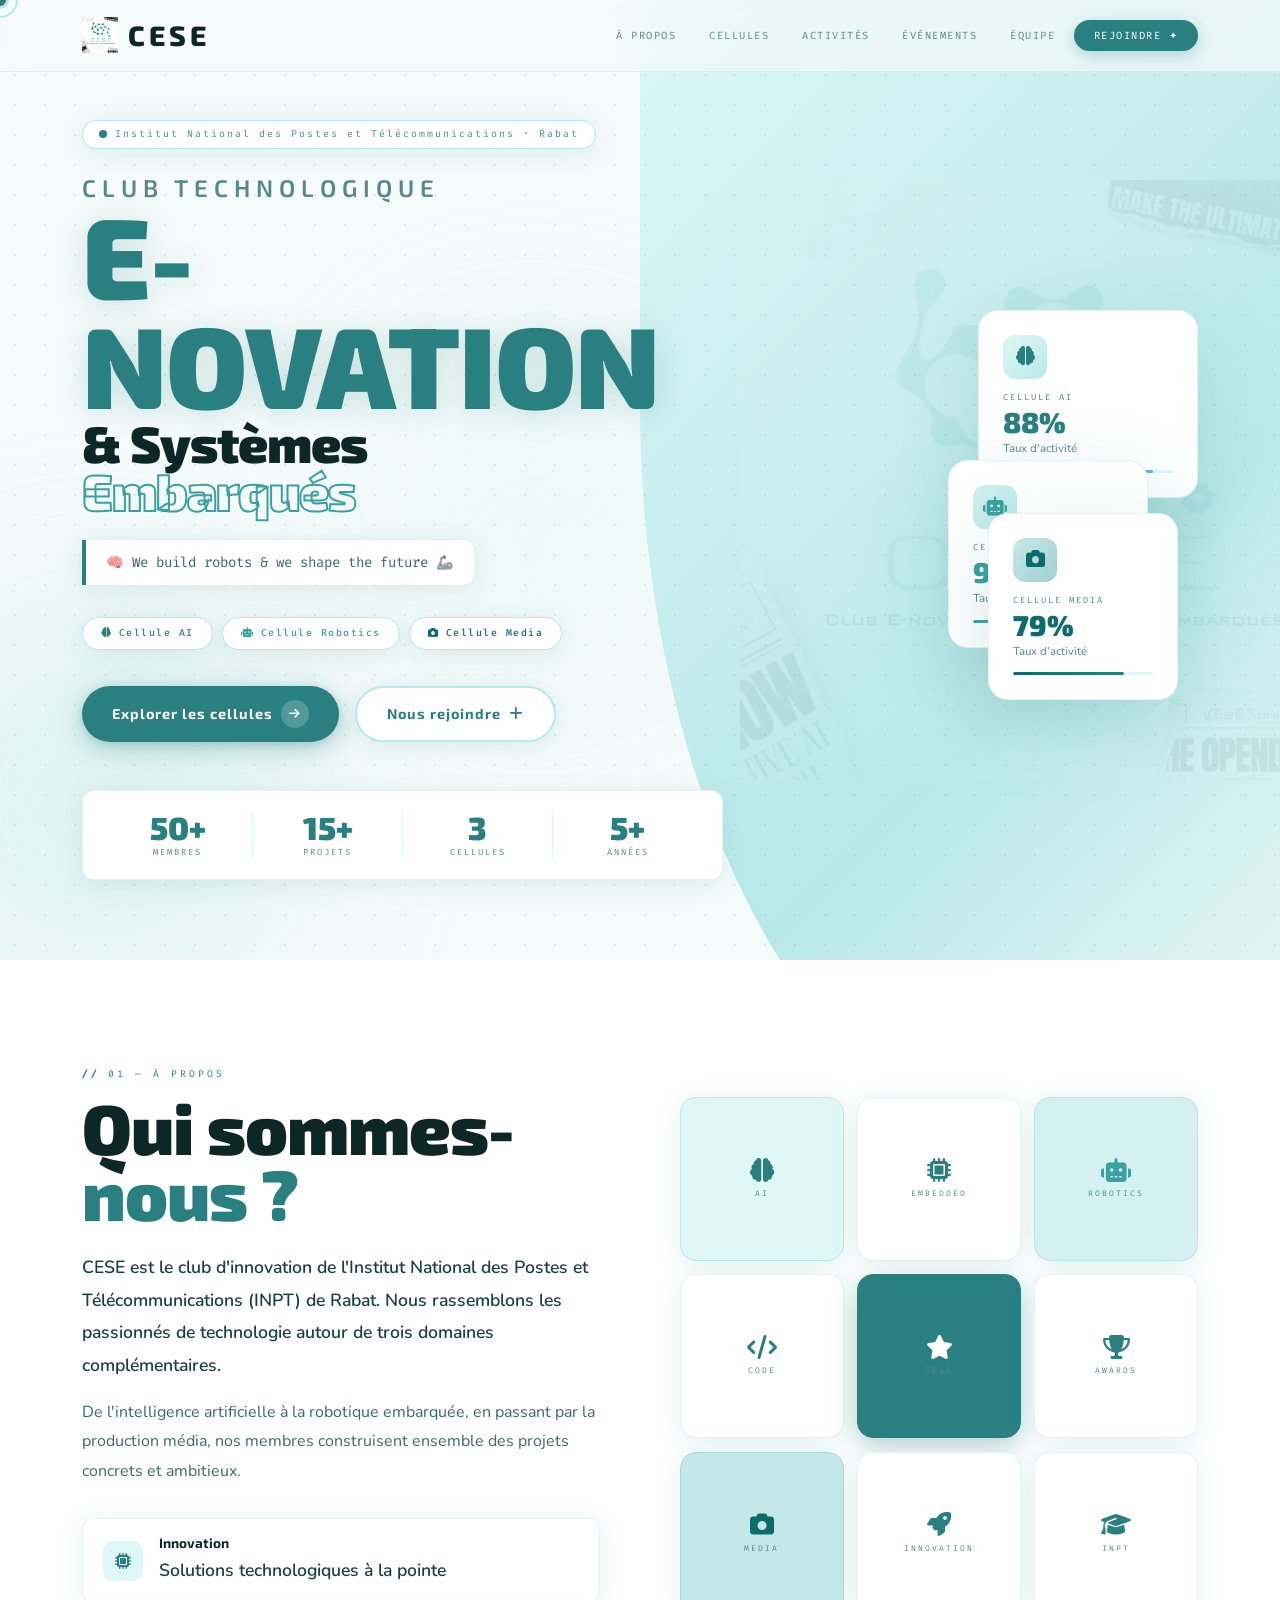
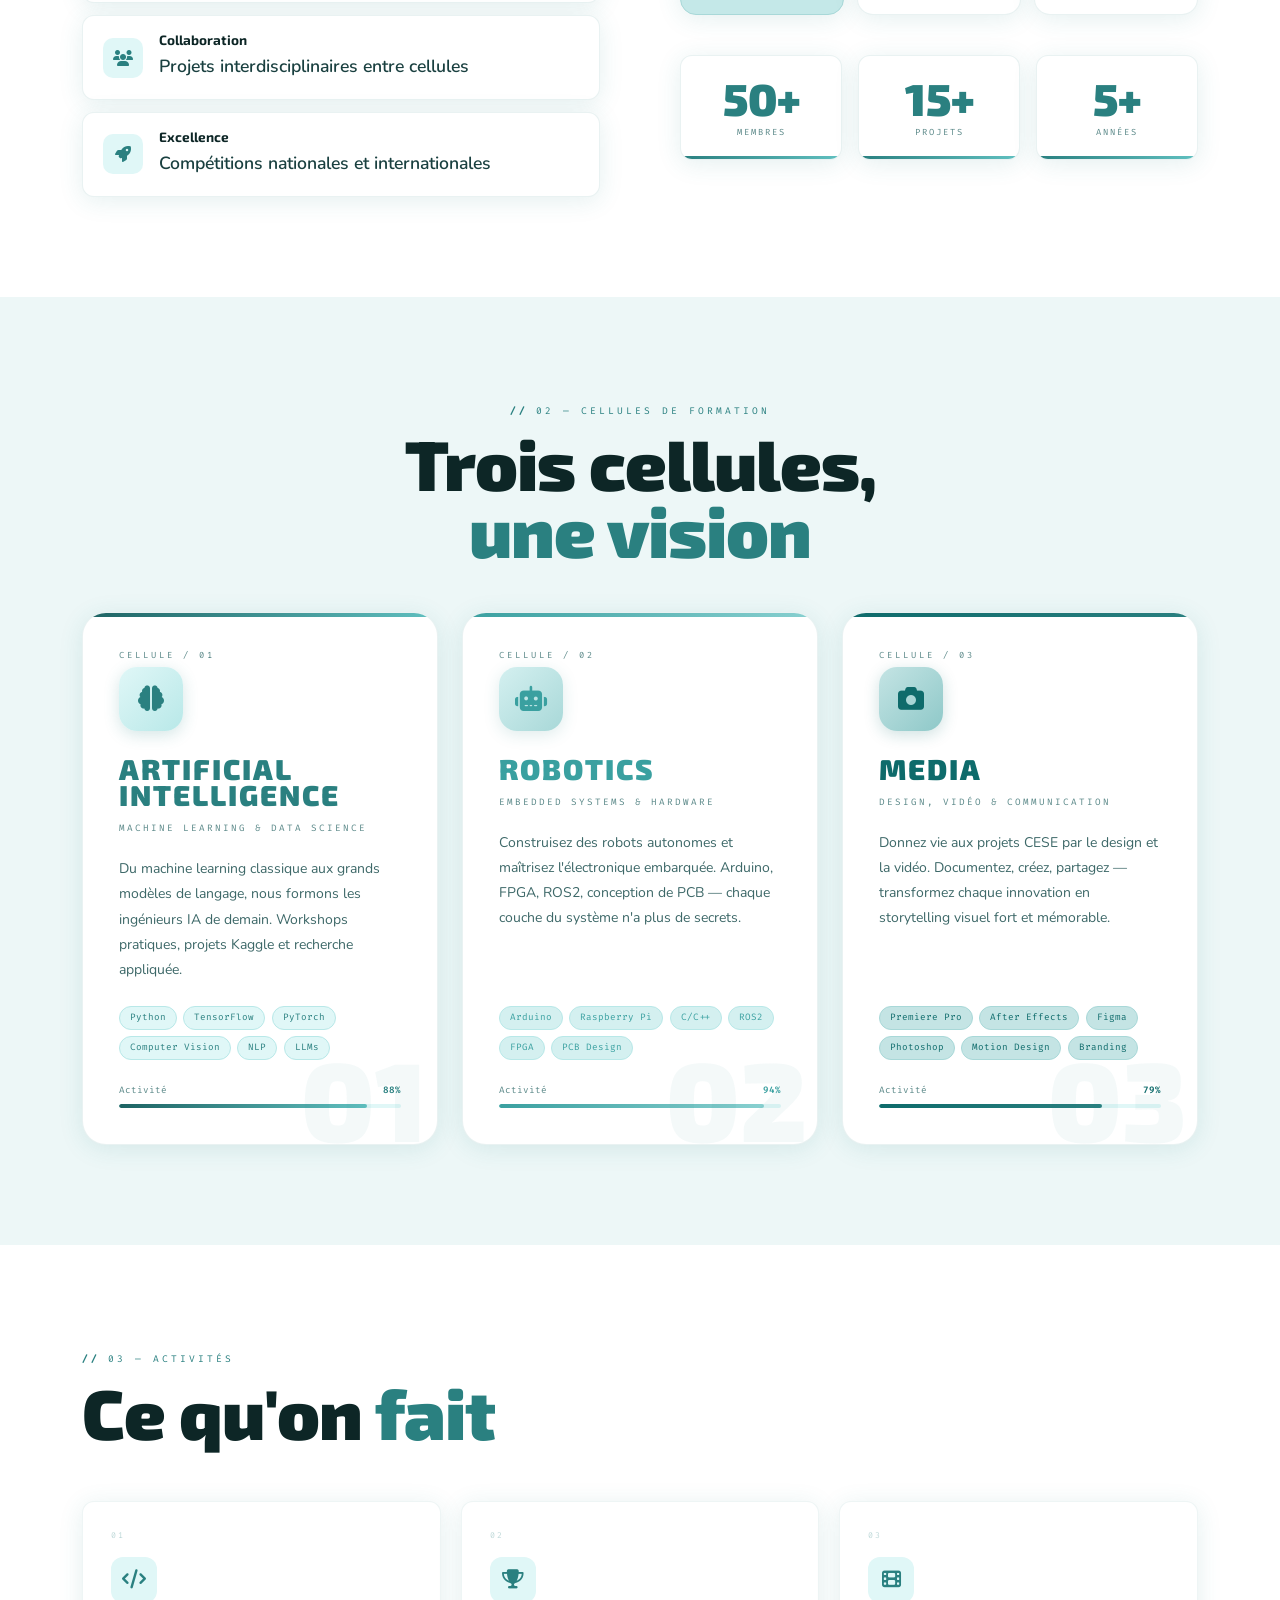
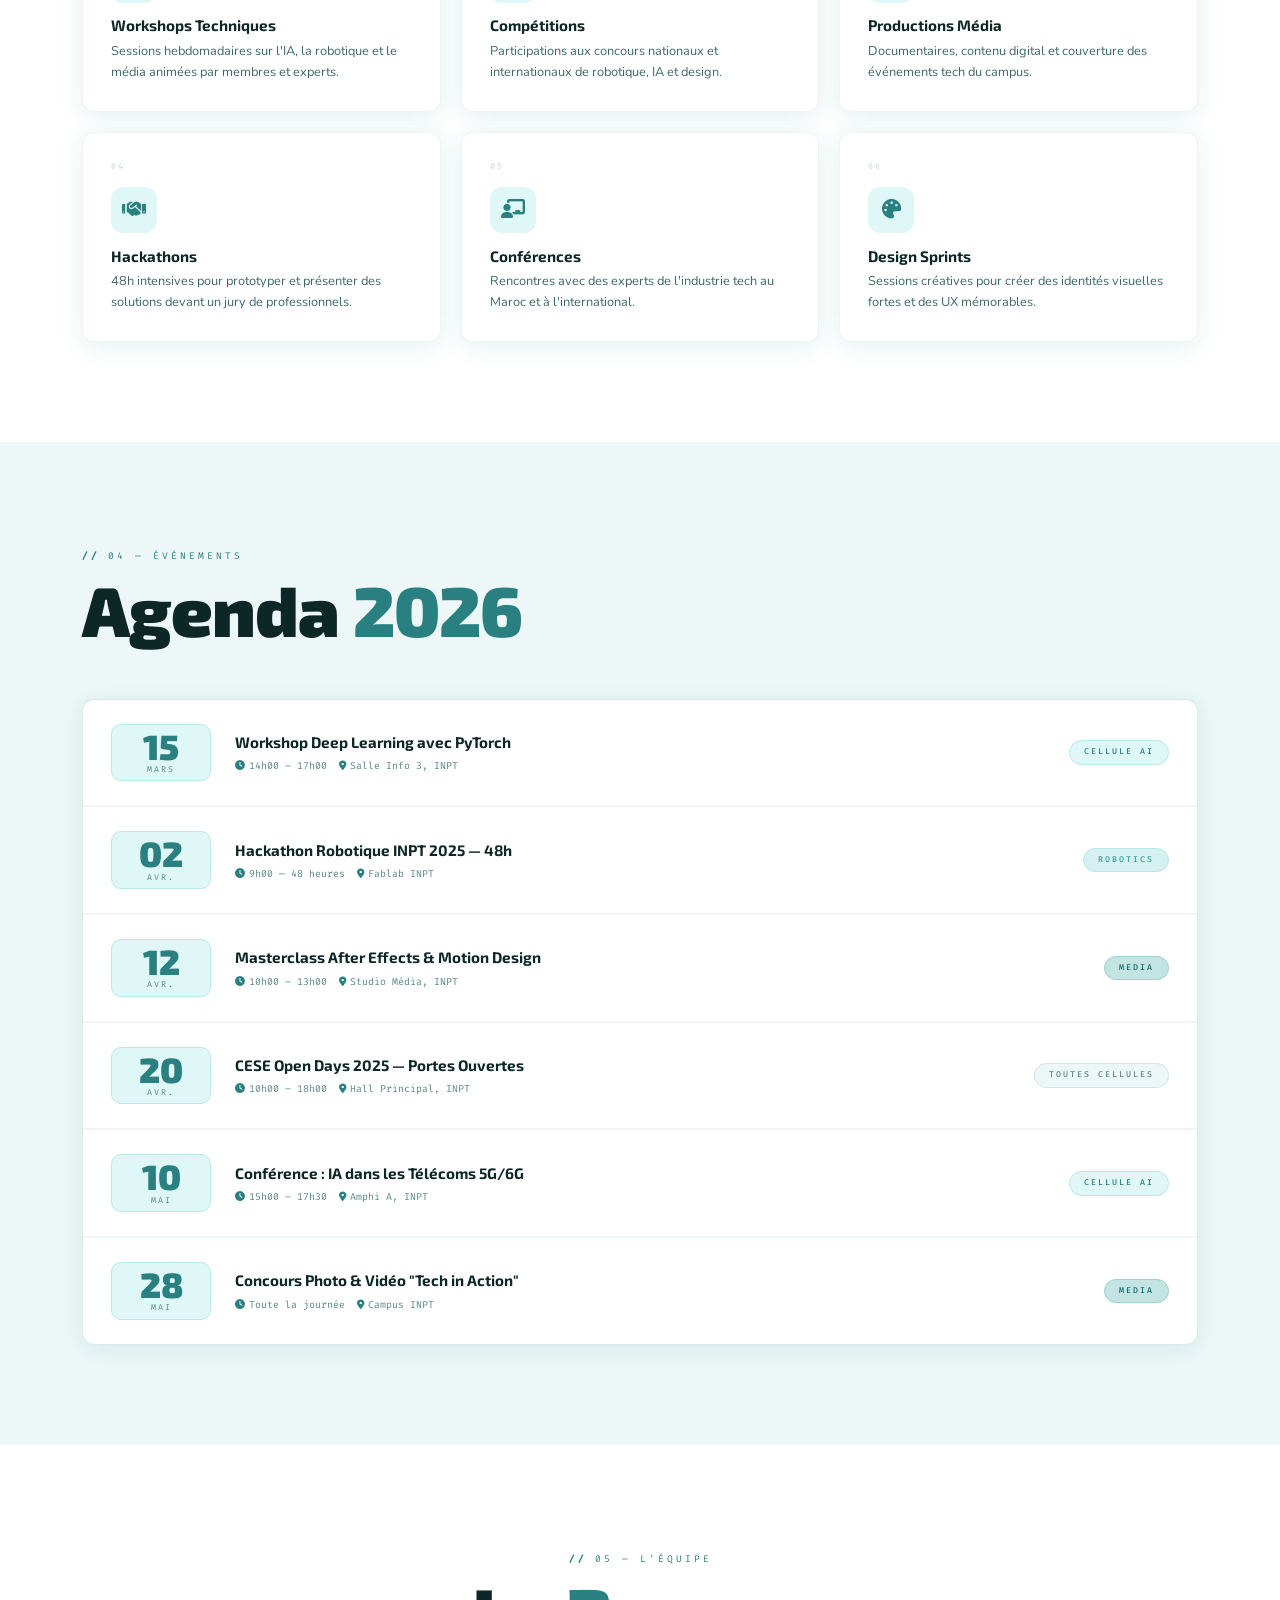
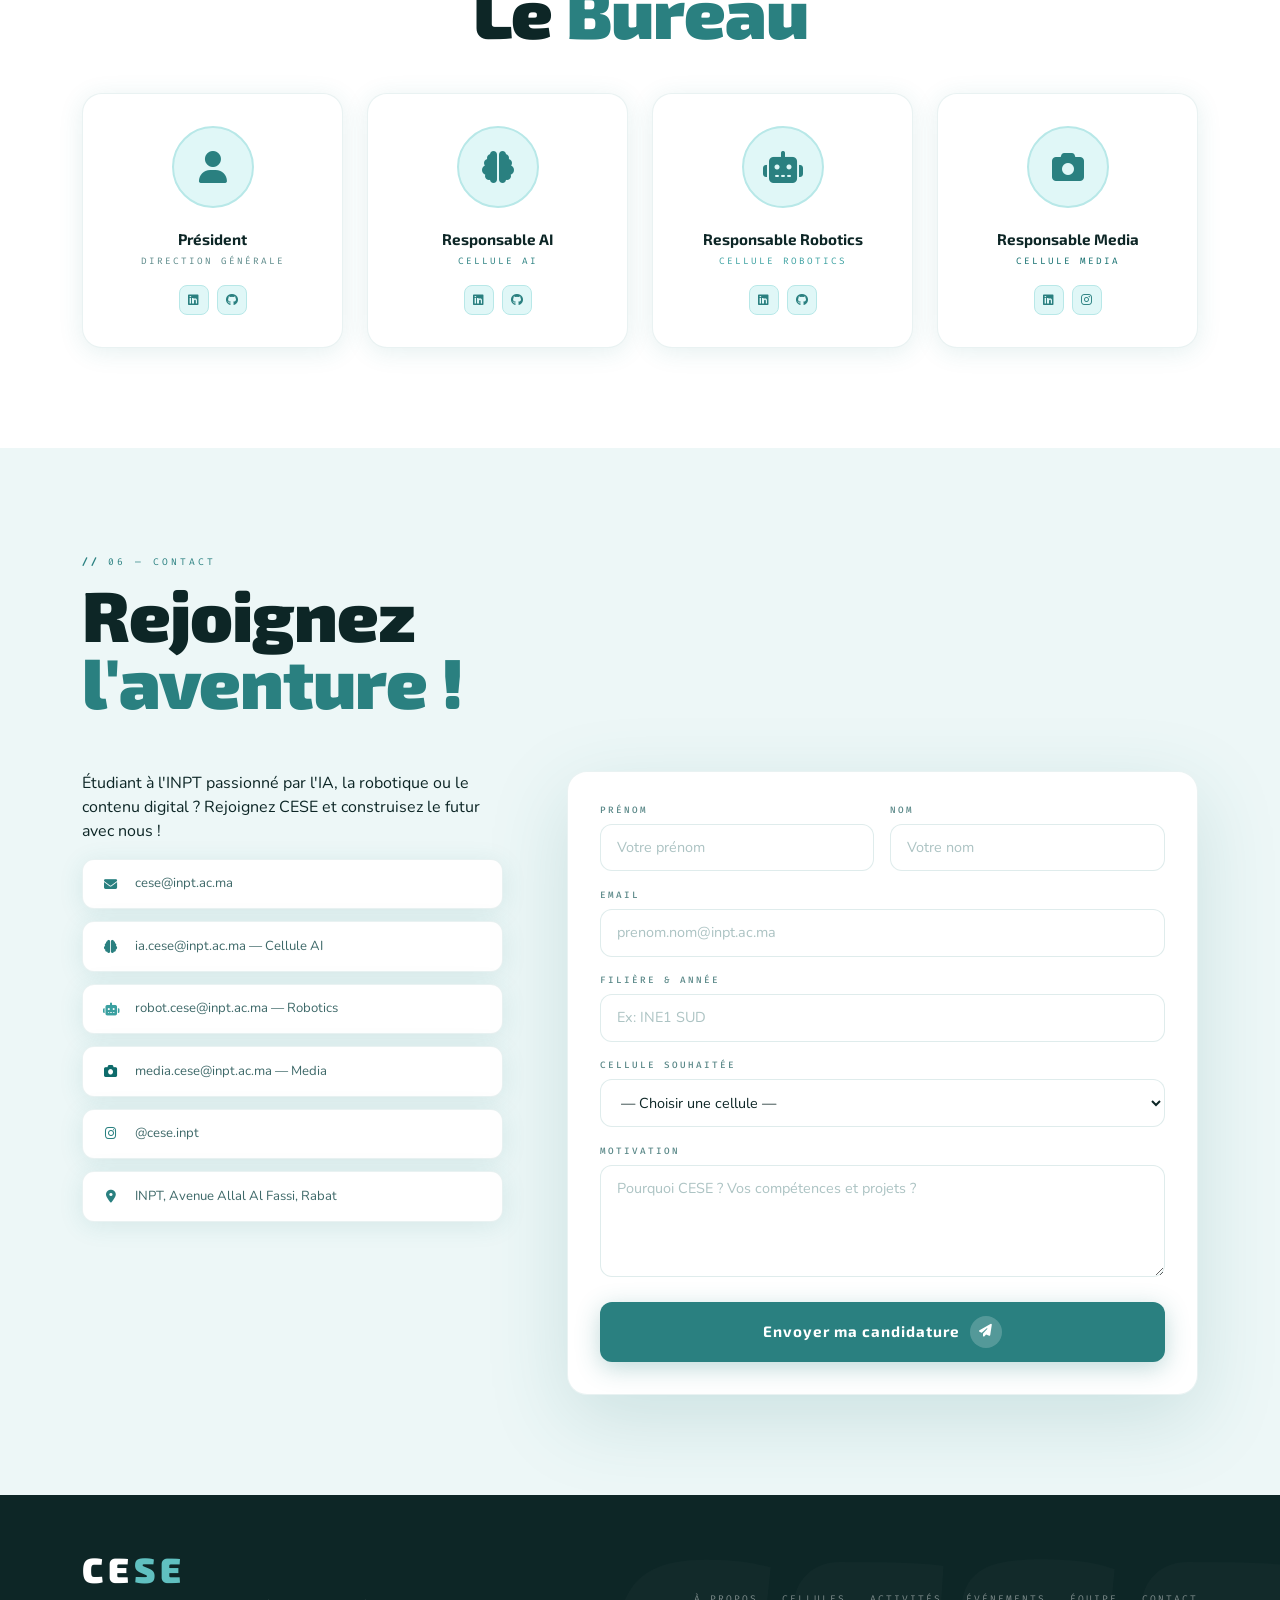
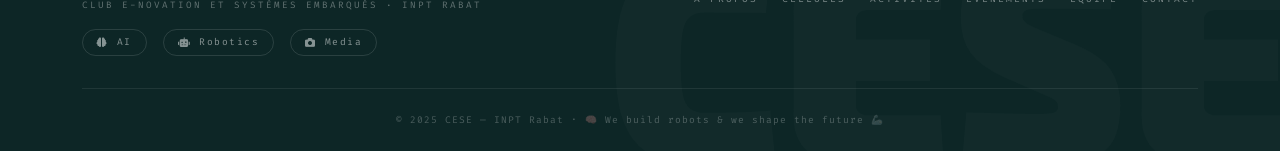
==== commit 1743ac1e: "First upload" ====
--- a/index.html
+++ b/index.html
@@ -537,7 +537,7 @@
             <div class="ff"><label>Nom</label><input type="text" class="fi" placeholder="Votre nom" required/></div>
           </div>
           <div class="ff"><label>Email</label><input type="email" class="fi" placeholder="prenom.nom@inpt.ac.ma" required/></div>
-          <div class="ff"><label>Filière & Année</label><input type="text" class="fi" placeholder="Ex: INE1 SUQ"/></div>
+          <div class="ff"><label>Filière & Année</label><input type="text" class="fi" placeholder="Ex: INE1 SUD"/></div>
           <div class="ff"><label>Cellule souhaitée</label>
             <select class="fi">
               <option value="">— Choisir une cellule —</option>
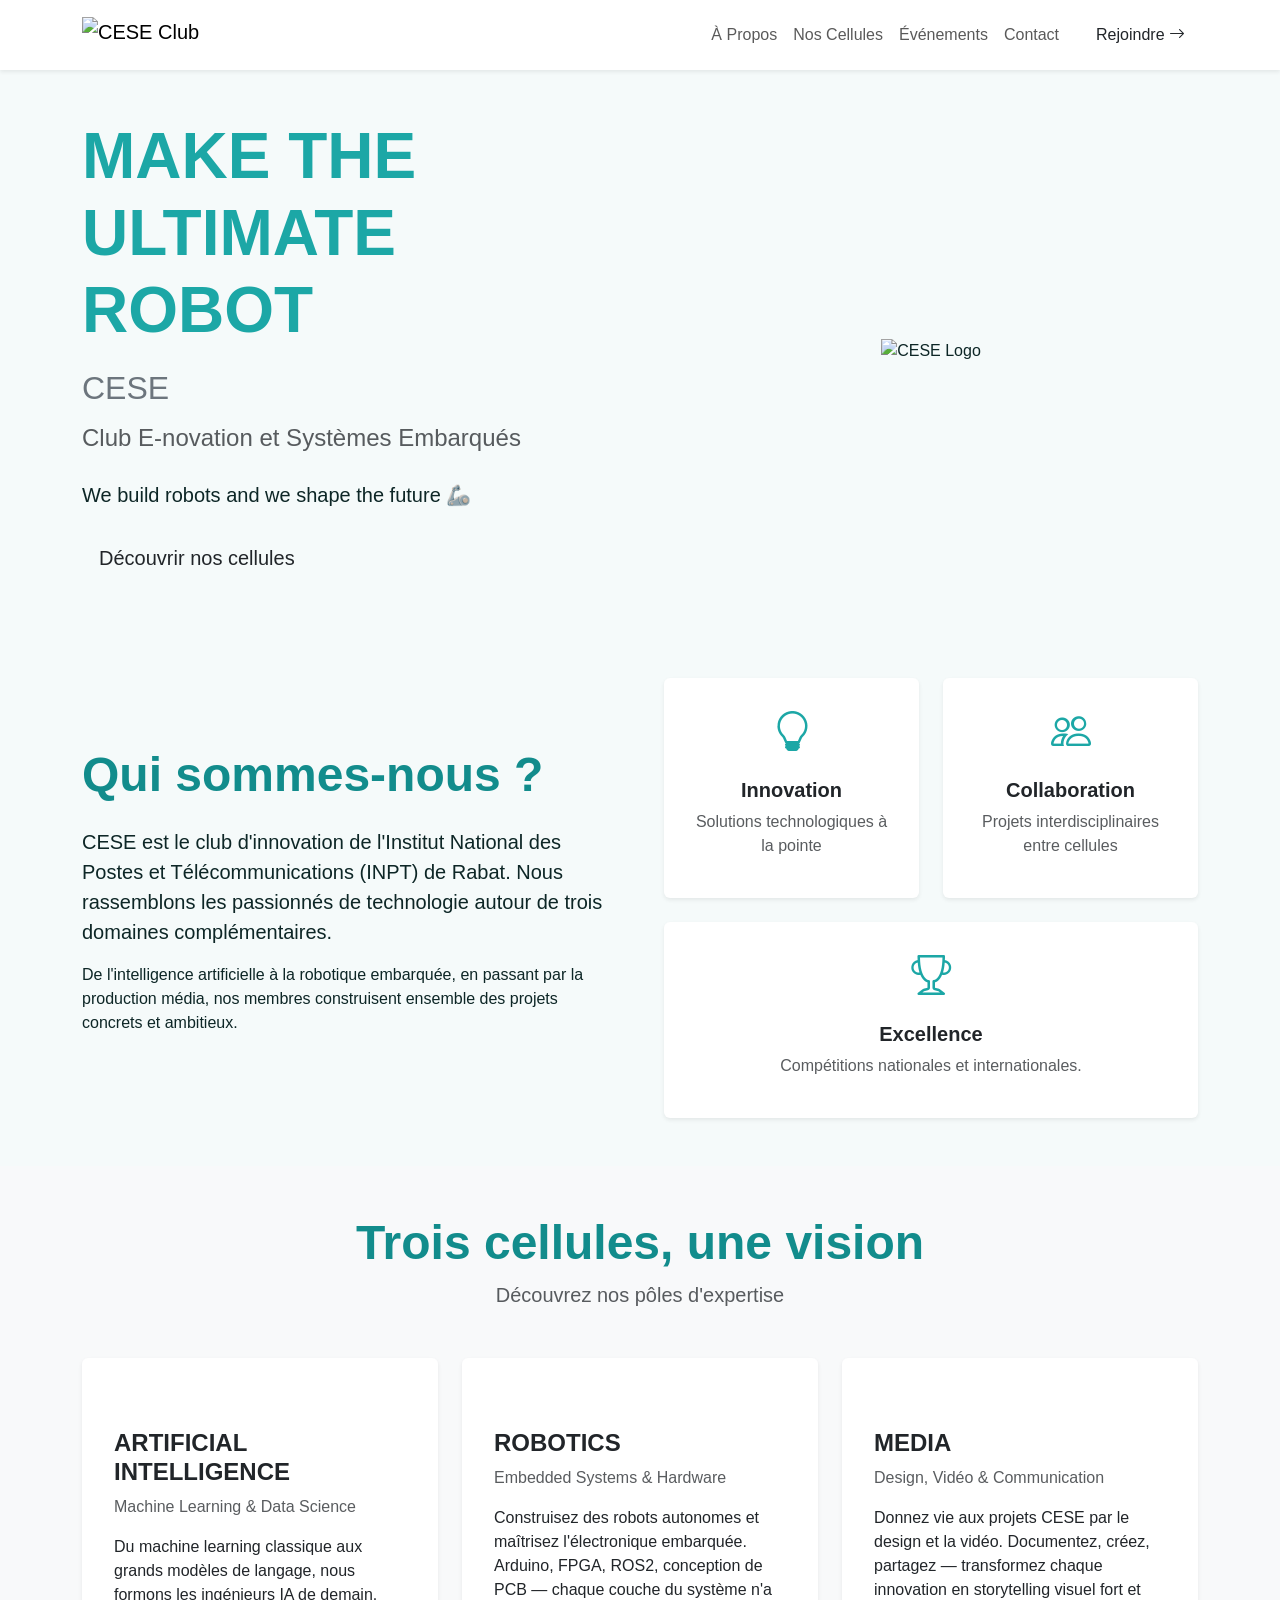
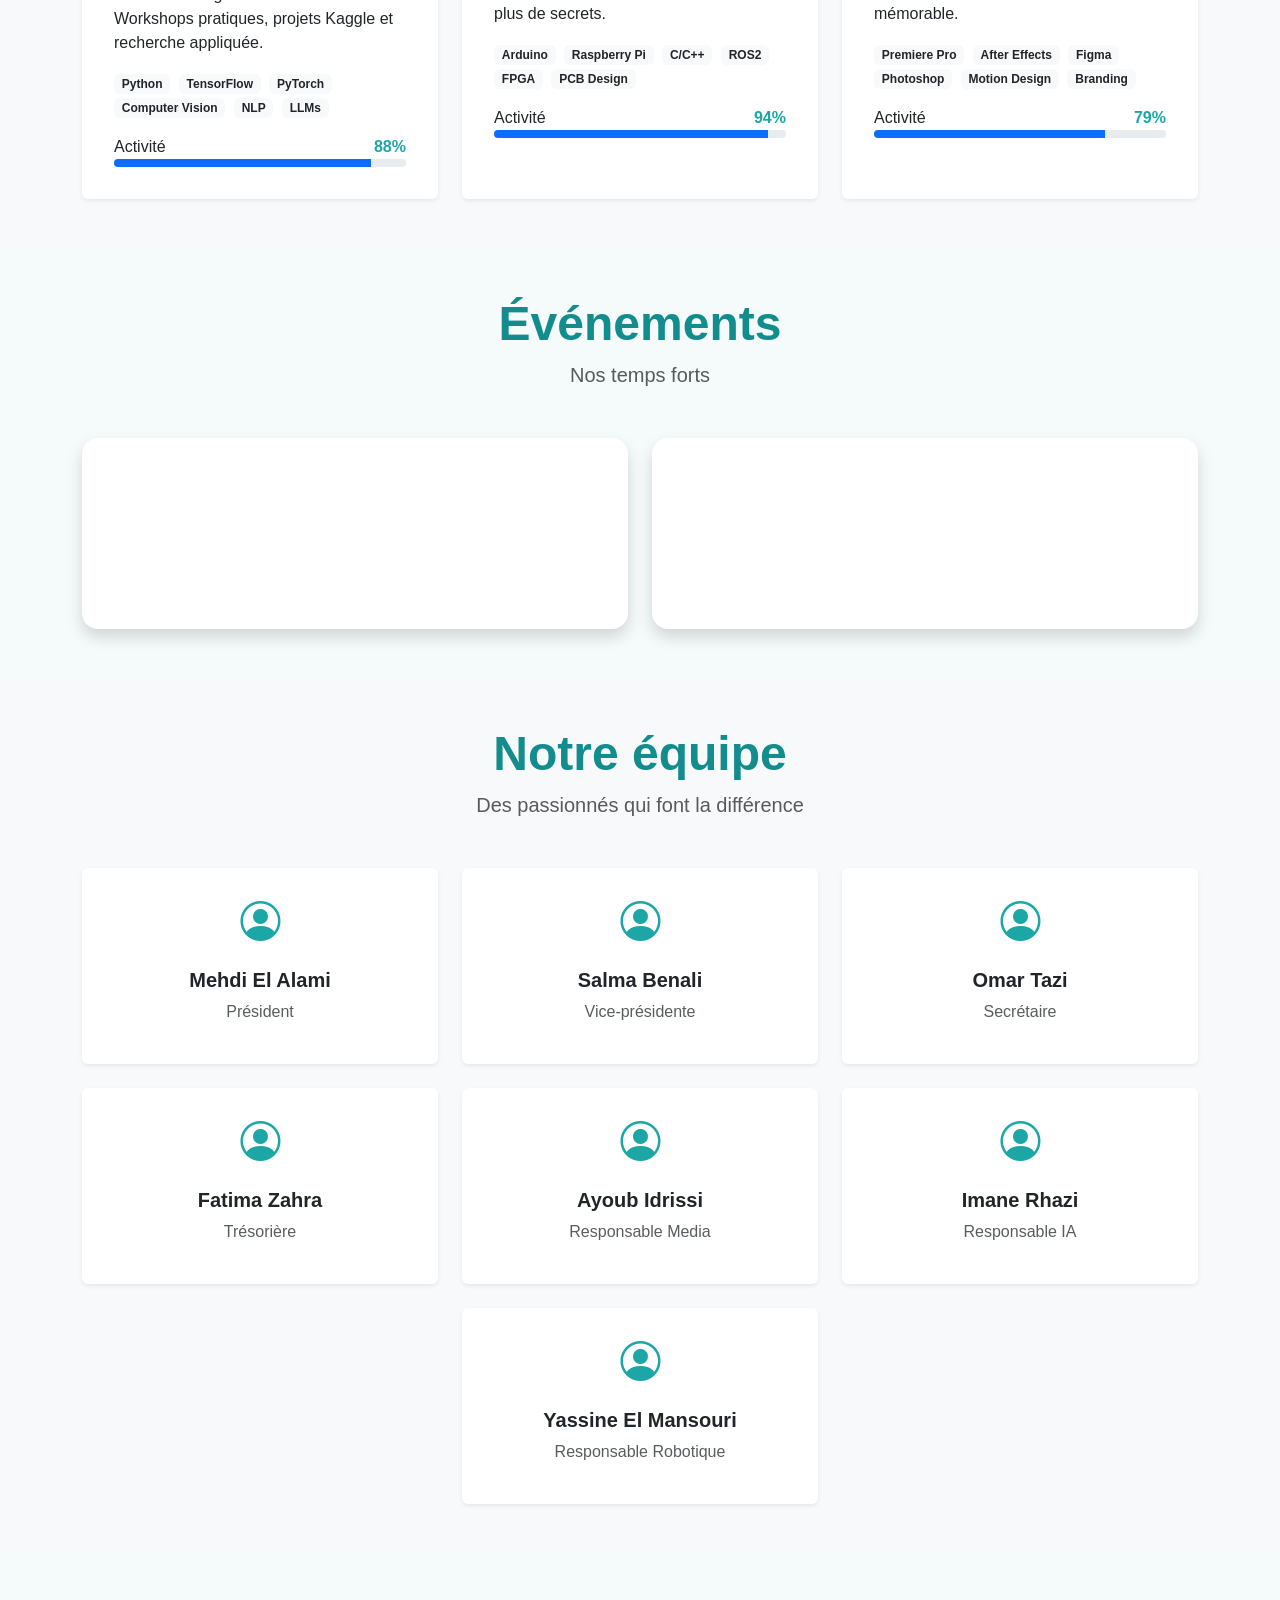
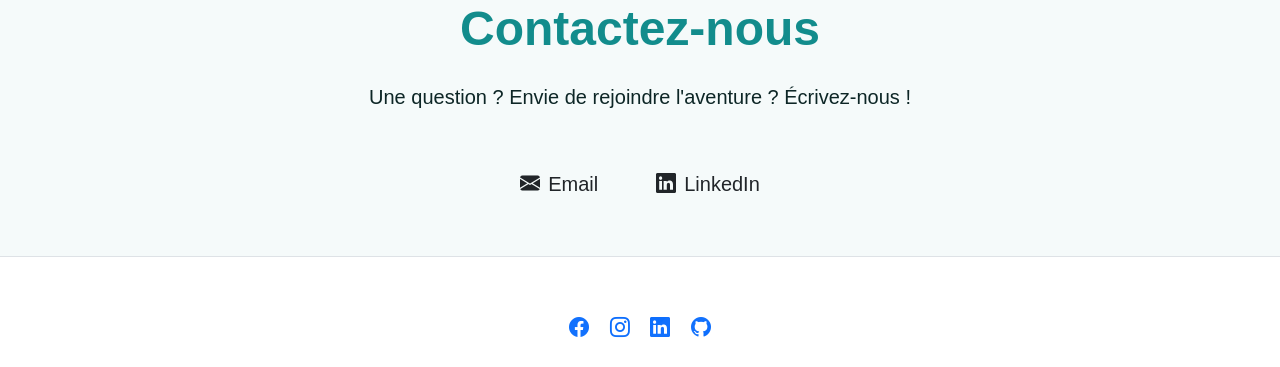
==== commit ab8edc71: "First upload" ====
--- a/index.html
+++ b/index.html
@@ -1,646 +1,317 @@
 <!DOCTYPE html>
 <html lang="fr">
 <head>
-  <meta charset="UTF-8"/>
-  <meta name="viewport" content="width=device-width, initial-scale=1.0"/>
-  <title>CESE — Club E-novation & Systèmes Embarqués | INPT</title>
-  <link rel="stylesheet" href="https://cdnjs.cloudflare.com/ajax/libs/bootstrap/5.3.2/css/bootstrap.min.css"/>
-  <link rel="stylesheet" href="https://cdnjs.cloudflare.com/ajax/libs/font-awesome/6.5.0/css/all.min.css"/>
-  <link href="https://fonts.googleapis.com/css2?family=Exo+2:wght@400;500;600;700;800;900&family=Nunito:wght@400;500;600;700;800;900&family=Fira+Code:wght@400;500&display=swap" rel="stylesheet"/>
-<style>
-:root {
-  --teal:      #2a8080;
-  --teal-d:    #1d6363;
-  --teal-l:    #3aa0a0;
-  --teal-xl:   #60c0c0;
-  --teal-p:    #b8e8e8;
-  --teal-pp:   #e0f7f7;
-  --bg:        #f5fafa;
-  --bg2:       #edf7f7;
-  --white:     #ffffff;
-  --ink:       #0d2626;
-  --ink2:      #1a4040;
-  --muted:     #5a8888;
-  --muted2:    #3d6868;
-  --ai-c:      #2a8080;
-  --rob-c:     #1d9e9e;
-  --med-c:     #0e6b6b;
-  --shadow:    0 4px 24px rgba(42,128,128,0.12);
-  --shadow-h:  0 12px 48px rgba(42,128,128,0.22);
-  --shadow-xl: 0 24px 80px rgba(42,128,128,0.18);
-  --fh: 'Exo 2', sans-serif;
-  --fb: 'Nunito', sans-serif;
-  --fm: 'Fira Code', monospace;
-  --r:  12px;
-  --e:  0.3s cubic-bezier(.4,0,.2,1);
-}
-
-*{box-sizing:border-box;margin:0;padding:0}
-html{scroll-behavior:smooth}
-body{background:var(--bg);color:var(--ink);font-family:var(--fb);overflow-x:hidden;cursor:none}
-::selection{background:var(--teal-p);color:var(--teal-d)}
-::-webkit-scrollbar{width:4px}
-::-webkit-scrollbar-track{background:var(--bg)}
-::-webkit-scrollbar-thumb{background:var(--teal);border-radius:4px}
-
-#cur{position:fixed;width:12px;height:12px;background:var(--teal);border-radius:50%;transform:translate(-50%,-50%);pointer-events:none;z-index:9999;transition:transform .12s,background .2s;box-shadow:0 0 0 3px rgba(42,128,128,0.2)}
-#cur-r{position:fixed;width:36px;height:36px;border:2px solid var(--teal-p);border-radius:50%;transform:translate(-50%,-50%);pointer-events:none;z-index:9998;transition:all .18s ease}
-@media(max-width:768px){body{cursor:auto}#cur,#cur-r{display:none}}
-
-.blob{position:fixed;border-radius:50%;filter:blur(80px);pointer-events:none;z-index:0;animation:blobFloat ease-in-out infinite}
-.b1{width:500px;height:500px;background:var(--teal-pp);top:-150px;right:-100px;opacity:.7;animation-duration:16s}
-.b2{width:400px;height:400px;background:#d4f0f0;bottom:-100px;left:-100px;opacity:.6;animation-duration:20s;animation-delay:-7s}
-.b3{width:300px;height:300px;background:var(--teal-pp);top:40%;left:30%;opacity:.4;animation-duration:24s;animation-delay:-12s}
-@keyframes blobFloat{0%,100%{transform:scale(1) translateY(0)}50%{transform:scale(1.08) translateY(-20px)}}
-
-/* ── NAVBAR ── */
-#nav{position:fixed;top:0;width:100%;z-index:1000;padding:.9rem 0;transition:var(--e);background:rgba(245,250,250,0.7);backdrop-filter:blur(20px);-webkit-backdrop-filter:blur(20px);border-bottom:1px solid rgba(42,128,128,0.1)}
-#nav.scrolled{padding:.5rem 0;background:rgba(255,255,255,0.92);border-bottom-color:rgba(42,128,128,0.18);box-shadow:0 4px 30px rgba(42,128,128,0.08)}
-.n-brand{font-family:var(--fh);font-size:1.75rem;font-weight:800;letter-spacing:4px;color:var(--ink);text-decoration:none;display:flex;align-items:center;gap:10px}
-.n-brand .nav-logo{width:36px;height:36px;object-fit:contain;transition:var(--e)}
-.n-brand:hover .nav-logo{transform:rotate(-8deg) scale(1.15)}
-.n-link{font-family:var(--fm);font-size:.65rem;letter-spacing:1.5px;text-transform:uppercase;color:var(--muted);transition:var(--e);padding:.45rem .9rem;border-radius:8px;text-decoration:none}
-.n-link:hover,.n-link.active{color:var(--teal);background:var(--teal-pp)}
-.nav-cta{background:var(--teal);color:#fff!important;border-radius:100px;padding:.5rem 1.25rem!important;box-shadow:0 4px 16px rgba(42,128,128,0.3)}
-.nav-cta:hover{background:var(--teal-d)!important;transform:translateY(-1px);box-shadow:0 6px 20px rgba(42,128,128,0.4)}
-.navbar-toggler{border:1.5px solid rgba(42,128,128,0.3);border-radius:8px;padding:.4rem .6rem;background:transparent}
-.nb-icon{display:block;width:22px;height:2px;background:var(--teal);border-radius:2px;margin:5px 0;transition:var(--e)}
-
-/* ── HERO ── */
-#hero{min-height:100vh;display:flex;align-items:center;padding:120px 0 80px;position:relative;z-index:1;overflow:hidden}
-.hero-dots{position:absolute;inset:0;pointer-events:none;overflow:hidden}
-.hero-dots::before{content:'';position:absolute;inset:0;background-image:radial-gradient(circle,rgba(42,128,128,0.12) 1.5px,transparent 1.5px);background-size:30px 30px;animation:dotsMove 15s linear infinite}
-@keyframes dotsMove{0%{transform:translateY(0)}100%{transform:translateY(-30px)}}
-#hero::before{content:'';position:absolute;top:-10%;right:-5%;width:55%;height:130%;background:linear-gradient(135deg,var(--teal-pp) 0%,var(--teal-p) 60%,transparent 100%);border-radius:0 0 0 60%;z-index:0;animation:stripPulse 6s ease-in-out infinite}
-@keyframes stripPulse{0%,100%{opacity:.6;transform:scale(1)}50%{opacity:.85;transform:scale(1.01)}}
-
-/* Hero background logo watermark */
-.hero-bg-logo{position:absolute;right:-60px;top:50%;transform:translateY(-50%);width:600px;height:600px;object-fit:contain;opacity:0.06;pointer-events:none;z-index:0;animation:logoBgFloat 8s ease-in-out infinite}
-@keyframes logoBgFloat{0%,100%{transform:translateY(-50%) scale(1)}50%{transform:translateY(-52%) scale(1.03)}}
-
-.hero-content{position:relative;z-index:2}
-.h-eyebrow{display:inline-flex;align-items:center;gap:8px;background:var(--white);border:1.5px solid var(--teal-p);border-radius:100px;padding:6px 16px;font-family:var(--fm);font-size:.62rem;letter-spacing:2px;color:var(--muted);margin-bottom:1.75rem;animation:popIn .6s .1s ease both;box-shadow:var(--shadow)}
-.ey-dot{width:8px;height:8px;border-radius:50%;background:var(--teal);animation:ping 2s ease infinite}
-@keyframes ping{0%{box-shadow:0 0 0 0 rgba(42,128,128,.5)}70%{box-shadow:0 0 0 8px transparent}100%{box-shadow:0 0 0 0 transparent}}
-.h1{font-family:var(--fh);font-weight:900;line-height:.95;letter-spacing:-1px;margin-bottom:1.5rem}
-.h1 .line-sm{display:block;font-size:clamp(1rem,3vw,1.5rem);font-weight:600;letter-spacing:6px;color:var(--muted);text-transform:uppercase;animation:slideR .7s .2s ease both}
-.h1 .line-xl{display:block;font-size:clamp(3.5rem,9vw,8rem);color:var(--teal);animation:slideR .7s .35s ease both;text-shadow:0 4px 30px rgba(42,128,128,0.2)}
-.h1 .line-md{display:block;font-size:clamp(1.6rem,4vw,3.2rem);color:var(--ink);animation:slideR .7s .5s ease both}
-.h1 .line-out{display:block;font-size:clamp(1.6rem,4vw,3.2rem);-webkit-text-stroke:2px var(--teal-l);color:transparent;animation:slideR .7s .65s ease both}
-.h-tag{font-family:var(--fm);font-size:.88rem;color:var(--muted2);margin-bottom:2rem;animation:slideR .7s .8s ease both;padding:12px 20px;background:var(--white);border-left:4px solid var(--teal);border-radius:0 var(--r) var(--r) 0;display:inline-block;box-shadow:var(--shadow)}
-.h-pills{display:flex;gap:.6rem;flex-wrap:wrap;margin-bottom:2.25rem;animation:slideR .7s .95s ease both}
-.pill{display:inline-flex;align-items:center;gap:6px;padding:8px 18px;border-radius:100px;font-family:var(--fm);font-size:.62rem;letter-spacing:1.5px;font-weight:500;border:1.5px solid;transition:var(--e);cursor:default}
-.p-ai{background:var(--white);color:var(--teal);border-color:var(--teal-p);box-shadow:var(--shadow)}.p-ai:hover{background:var(--teal);color:#fff;border-color:var(--teal);transform:translateY(-2px);box-shadow:var(--shadow-h)}
-.p-rob{background:var(--white);color:var(--teal-l);border-color:var(--teal-p);box-shadow:var(--shadow)}.p-rob:hover{background:var(--teal-l);color:#fff;transform:translateY(-2px);box-shadow:var(--shadow-h)}
-.p-med{background:var(--white);color:var(--med-c);border-color:var(--teal-p);box-shadow:var(--shadow)}.p-med:hover{background:var(--med-c);color:#fff;transform:translateY(-2px);box-shadow:var(--shadow-h)}
-.h-btns{display:flex;gap:1rem;flex-wrap:wrap;animation:slideR .7s 1.1s ease both}
-.bt{display:inline-flex;align-items:center;gap:8px;padding:14px 30px;border-radius:100px;font-family:var(--fh);font-weight:700;font-size:.9rem;letter-spacing:1px;text-decoration:none;transition:var(--e);cursor:none;border:none}
-.bt-main{background:var(--teal);color:#fff;box-shadow:0 6px 28px rgba(42,128,128,0.35),0 2px 8px rgba(42,128,128,0.2)}
-.bt-main:hover{background:var(--teal-d);transform:translateY(-3px);box-shadow:0 12px 40px rgba(42,128,128,0.45);color:#fff}
-.bt-main .bt-icon{width:28px;height:28px;background:rgba(255,255,255,0.2);border-radius:50%;display:flex;align-items:center;justify-content:center;font-size:.75rem;transition:transform .3s}
-.bt-main:hover .bt-icon{transform:translateX(3px)}
-.bt-sec{background:var(--white);color:var(--teal);border:2px solid var(--teal-p);box-shadow:var(--shadow)}
-.bt-sec:hover{border-color:var(--teal);background:var(--teal-pp);transform:translateY(-3px);box-shadow:var(--shadow-h);color:var(--teal)}
-.h-stats{display:flex;gap:0;margin-top:3rem;animation:slideR .7s 1.3s ease both;background:var(--white);border-radius:var(--r);padding:1.25rem;box-shadow:var(--shadow);border:1px solid rgba(42,128,128,0.1)}
-.hstat{flex:1;text-align:center;padding:0 1rem;border-right:1px solid var(--teal-pp);display:flex;flex-direction:column;gap:.2rem}
-.hstat:last-child{border-right:none}
-.hstat-n{font-family:var(--fh);font-size:2rem;font-weight:900;color:var(--teal);line-height:1}
-.hstat-l{font-family:var(--fm);font-size:.55rem;letter-spacing:2px;color:var(--muted);text-transform:uppercase}
-.h-vis{position:relative;height:420px;animation:popIn 1s .4s ease both}
-.hv-card{position:absolute;background:var(--white);border-radius:20px;padding:1.5rem;box-shadow:var(--shadow-xl);border:1px solid rgba(42,128,128,0.1);animation:cardFloat ease-in-out infinite}
-.hv-c1{width:220px;top:20px;right:0;animation-duration:5s}
-.hv-c2{width:200px;top:170px;right:50px;animation-duration:7s;animation-delay:-2s}
-.hv-c3{width:190px;bottom:10px;right:20px;animation-duration:6s;animation-delay:-4s}
-@keyframes cardFloat{0%,100%{transform:translateY(0) rotate(0deg)}50%{transform:translateY(-10px) rotate(.5deg)}}
-.hvc-ico{width:44px;height:44px;border-radius:12px;display:flex;align-items:center;justify-content:center;font-size:1.2rem;margin-bottom:.75rem}
-.ico-ai{background:linear-gradient(135deg,var(--teal-pp),var(--teal-p));color:var(--teal)}
-.ico-rob{background:linear-gradient(135deg,#d4f0f0,var(--teal-p));color:var(--teal-l)}
-.ico-med{background:linear-gradient(135deg,#c8e8e8,#a0d0d0);color:var(--med-c)}
-.hvc-tag{font-family:var(--fm);font-size:.55rem;letter-spacing:2px;color:var(--muted);text-transform:uppercase;margin-bottom:.25rem}
-.hvc-val{font-family:var(--fh);font-size:1.8rem;font-weight:900;color:var(--ink);line-height:1}
-.hvc-sub{font-size:.72rem;color:var(--muted);margin-top:.2rem}
-.hvc-bar{height:3px;background:var(--teal-pp);border-radius:2px;margin-top:.75rem;overflow:hidden}
-.hvc-bar-fill{height:100%;border-radius:2px;background:linear-gradient(90deg,var(--teal),var(--teal-xl));animation:barPulse 2s ease-in-out infinite}
-@keyframes barPulse{0%,100%{width:60%}50%{width:90%}}
-
-section{position:relative;z-index:1}
-.sp{padding:100px 0}
-.sbg{background:var(--bg2)}
-.sbg2{background:var(--white)}
-.stag{font-family:var(--fm);font-size:.6rem;letter-spacing:3px;text-transform:uppercase;color:var(--teal);display:inline-flex;align-items:center;gap:8px;margin-bottom:.75rem}
-.stag::before{content:'//';font-weight:700}
-.shead{font-family:var(--fh);font-size:clamp(2.2rem,5.5vw,4.5rem);font-weight:900;line-height:.95;letter-spacing:-1px;color:var(--ink)}
-.shead .hi{color:var(--teal)}
-@keyframes slideR{from{opacity:0;transform:translateX(-24px)}to{opacity:1;transform:translateX(0)}}
-@keyframes popIn{from{opacity:0;transform:scale(.9)}to{opacity:1;transform:scale(1)}}
-
-.about-grid{display:grid;grid-template-columns:1fr 1fr;gap:5rem;align-items:center}
-@media(max-width:900px){.about-grid{grid-template-columns:1fr}}
-.about-txt p{font-size:1rem;color:var(--muted2);line-height:1.85;margin-bottom:1rem}
-.about-txt p:first-of-type{font-size:1.1rem;color:var(--ink2);font-weight:600}
-.about-feats{display:flex;flex-direction:column;gap:.75rem;margin-top:2rem}
-.feat{display:flex;align-items:center;gap:1rem;padding:1rem 1.25rem;background:var(--white);border-radius:var(--r);border:1px solid rgba(42,128,128,0.1);box-shadow:var(--shadow);transition:var(--e)}
-.feat:hover{transform:translateX(6px);border-color:var(--teal-p);box-shadow:var(--shadow-h)}
-.feat-ico{width:40px;height:40px;background:var(--teal-pp);border-radius:10px;display:flex;align-items:center;justify-content:center;color:var(--teal);font-size:1rem;flex-shrink:0}
-.feat-txt h5{font-family:var(--fh);font-size:.85rem;font-weight:700;color:var(--ink);margin-bottom:2px}
-.feat-txt p{font-size:.8rem;color:var(--muted);margin:0}
-.astat-row{display:grid;grid-template-columns:repeat(3,1fr);gap:1rem;margin-top:2.5rem}
-.astat{background:var(--white);border-radius:var(--r);padding:1.25rem;text-align:center;border:1px solid rgba(42,128,128,0.1);box-shadow:var(--shadow);transition:var(--e);position:relative;overflow:hidden}
-.astat::before{content:'';position:absolute;bottom:0;left:0;right:0;height:3px;background:linear-gradient(90deg,var(--teal),var(--teal-xl))}
-.astat:hover{transform:translateY(-4px);box-shadow:var(--shadow-h)}
-.astat-n{font-family:var(--fh);font-size:2.8rem;font-weight:900;color:var(--teal);line-height:1}
-.astat-l{font-family:var(--fm);font-size:.55rem;letter-spacing:2px;color:var(--muted);text-transform:uppercase;margin-top:.3rem}
-.vgrid{display:grid;grid-template-columns:repeat(3,1fr);gap:.85rem}
-.vgi{aspect-ratio:1;border-radius:16px;background:var(--white);border:1.5px solid rgba(42,128,128,0.1);display:flex;flex-direction:column;align-items:center;justify-content:center;gap:.4rem;font-size:1.5rem;transition:var(--e);box-shadow:var(--shadow)}
-.vgi:hover{transform:scale(1.06) rotate(1deg);box-shadow:var(--shadow-h)}
-.vgi span{font-family:var(--fm);font-size:.5rem;letter-spacing:2px;color:var(--muted);text-transform:uppercase}
-.vgi-ai{border-color:var(--teal-p);background:var(--teal-pp);color:var(--teal)}
-.vgi-rob{border-color:#b8e8e8;background:#d4f0f0;color:var(--teal-l)}
-.vgi-med{border-color:#a8d8d8;background:#c4e8e8;color:var(--med-c)}
-.vgi-star{background:var(--teal);border-color:var(--teal);color:#fff;box-shadow:0 8px 24px rgba(42,128,128,0.35)}
-
-.cell3{display:grid;grid-template-columns:repeat(3,1fr);gap:1.5rem}
-@media(max-width:992px){.cell3{grid-template-columns:1fr}}
-.cell{background:var(--white);border-radius:24px;padding:2.25rem;border:1.5px solid rgba(42,128,128,0.1);box-shadow:var(--shadow);transition:var(--e);display:flex;flex-direction:column;position:relative;overflow:hidden}
-.cell::after{content:'';position:absolute;top:0;left:0;right:0;height:4px;border-radius:24px 24px 0 0}
-.c-ai::after{background:linear-gradient(90deg,var(--teal-d),var(--teal-xl))}
-.c-rob::after{background:linear-gradient(90deg,var(--teal-l),#88d0d0)}
-.c-med::after{background:linear-gradient(90deg,var(--med-c),var(--teal))}
-.cell:hover{transform:translateY(-10px);box-shadow:var(--shadow-xl);border-color:var(--teal-p)}
-.cell-wm{position:absolute;bottom:-10px;right:10px;font-family:var(--fh);font-size:7rem;font-weight:900;color:rgba(42,128,128,0.05);line-height:1;pointer-events:none;user-select:none}
-.cell-ico{width:64px;height:64px;border-radius:18px;display:flex;align-items:center;justify-content:center;font-size:1.6rem;margin-bottom:1.5rem;transition:var(--e)}
-.cell:hover .cell-ico{transform:scale(1.1) rotate(-5deg)}
-.c-ai .cell-ico{background:linear-gradient(135deg,var(--teal-pp),var(--teal-p));color:var(--teal);box-shadow:0 4px 16px rgba(42,128,128,0.2)}
-.c-rob .cell-ico{background:linear-gradient(135deg,#d4f0f0,#a8d8d8);color:var(--teal-l);box-shadow:0 4px 16px rgba(42,128,128,0.15)}
-.c-med .cell-ico{background:linear-gradient(135deg,#c4e4e4,#8ec8c8);color:var(--med-c);box-shadow:0 4px 16px rgba(14,107,107,0.2)}
-.cell-num{font-family:var(--fm);font-size:.55rem;letter-spacing:3px;color:var(--muted);margin-bottom:.3rem}
-.cell-name{font-family:var(--fh);font-size:1.8rem;font-weight:900;letter-spacing:2px;color:var(--ink);line-height:1;margin-bottom:.25rem}
-.c-ai .cell-name{color:var(--teal)}
-.c-rob .cell-name{color:var(--teal-l)}
-.c-med .cell-name{color:var(--med-c)}
-.cell-sub{font-family:var(--fm);font-size:.58rem;letter-spacing:2px;color:var(--muted);text-transform:uppercase;margin-bottom:1.25rem}
-.cell-desc{font-size:.875rem;color:var(--muted2);line-height:1.8;margin-bottom:1.5rem;flex:1}
-.cell-tags{display:flex;flex-wrap:wrap;gap:.4rem;margin-bottom:1.5rem}
-.ctag{font-family:var(--fm);font-size:.58rem;padding:4px 10px;border-radius:100px;border:1.5px solid;transition:var(--e)}
-.c-ai .ctag{color:var(--teal);border-color:var(--teal-p);background:var(--teal-pp)}.c-ai .ctag:hover{background:var(--teal);color:#fff;border-color:var(--teal)}
-.c-rob .ctag{color:var(--teal-l);border-color:#b8e8e8;background:#d4f0f0}.c-rob .ctag:hover{background:var(--teal-l);color:#fff}
-.c-med .ctag{color:var(--med-c);border-color:#a8d8d8;background:#c4e4e4}.c-med .ctag:hover{background:var(--med-c);color:#fff}
-.cell-bar{height:4px;background:var(--teal-pp);border-radius:4px;overflow:hidden;margin-top:auto}
-.cell-bar-fill{height:100%;width:0;border-radius:4px;transition:width 1.5s cubic-bezier(.4,0,.2,1)}
-.c-ai .cell-bar-fill{background:linear-gradient(90deg,var(--teal-d),var(--teal-xl))}
-.c-rob .cell-bar-fill{background:linear-gradient(90deg,var(--teal-l),#88d0d0)}
-.c-med .cell-bar-fill{background:linear-gradient(90deg,var(--med-c),var(--teal))}
-.bar-label{display:flex;justify-content:space-between;font-family:var(--fm);font-size:.58rem;color:var(--muted);margin-bottom:6px}
-
-.act6{display:grid;grid-template-columns:repeat(3,1fr);gap:1.25rem}
-@media(max-width:768px){.act6{grid-template-columns:1fr 1fr}}
-@media(max-width:480px){.act6{grid-template-columns:1fr}}
-.act{background:var(--white);border-radius:var(--r);padding:1.75rem;border:1.5px solid rgba(42,128,128,0.08);box-shadow:var(--shadow);transition:var(--e);position:relative;overflow:hidden;opacity:0;transform:translateY(20px)}
-.act.in{opacity:1;transform:translateY(0)}
-.act:hover{transform:translateY(-5px);box-shadow:var(--shadow-h);border-color:var(--teal-p)}
-.act::before{content:'';position:absolute;top:0;left:0;bottom:0;width:3px;background:linear-gradient(to bottom,var(--teal),var(--teal-xl));border-radius:3px 0 0 3px;transform:scaleY(0);transition:transform .3s ease;transform-origin:bottom}
-.act:hover::before{transform:scaleY(1)}
-.act-n{font-family:var(--fm);font-size:.52rem;letter-spacing:2px;color:rgba(42,128,128,0.3);margin-bottom:.85rem}
-.act-i{width:46px;height:46px;border-radius:12px;background:var(--teal-pp);display:flex;align-items:center;justify-content:center;color:var(--teal);font-size:1.2rem;margin-bottom:.85rem;transition:var(--e)}
-.act:hover .act-i{background:var(--teal);color:#fff;transform:rotate(-8deg)}
-.act h4{font-family:var(--fh);font-size:.95rem;font-weight:700;color:var(--ink);margin-bottom:.4rem}
-.act p{font-size:.8rem;color:var(--muted2);line-height:1.65;margin:0}
-
-.ev-stack{display:flex;flex-direction:column;gap:1px}
-.ev{display:grid;grid-template-columns:100px 1fr auto;gap:1.5rem;align-items:center;padding:1.5rem 1.75rem;background:var(--white);transition:var(--e);border-bottom:1px solid rgba(42,128,128,0.07)}
-.ev:first-child{border-radius:var(--r) var(--r) 0 0}
-.ev:last-child{border-radius:0 0 var(--r) var(--r);border-bottom:none}
-.ev-wrap{border-radius:var(--r);overflow:hidden;box-shadow:var(--shadow);border:1px solid rgba(42,128,128,0.1)}
-.ev:hover{background:var(--teal-pp)}
-.ev-date{text-align:center;padding:.25rem .5rem;border-radius:10px;background:var(--teal-pp);border:1.5px solid var(--teal-p)}
-.ev-d{font-family:var(--fh);font-size:2.2rem;font-weight:900;color:var(--teal);line-height:1}
-.ev-m{font-family:var(--fm);font-size:.52rem;letter-spacing:2px;color:var(--muted);text-transform:uppercase}
-.ev-title{font-family:var(--fh);font-weight:700;font-size:.95rem;color:var(--ink);margin-bottom:.35rem}
-.ev-meta{display:flex;flex-wrap:wrap;gap:.75rem;font-family:var(--fm);font-size:.62rem;color:var(--muted)}
-.ev-meta i{margin-right:4px;color:var(--teal)}
-.ev-badge{font-family:var(--fm);font-size:.52rem;letter-spacing:2px;text-transform:uppercase;padding:5px 14px;border-radius:100px;white-space:nowrap;font-weight:500}
-.ba{background:var(--teal-pp);color:var(--teal);border:1.5px solid var(--teal-p)}
-.br{background:#d4f0f0;color:var(--teal-l);border:1.5px solid #b8e8e8}
-.bm{background:#c4e4e4;color:var(--med-c);border:1.5px solid #a0d0d0}
-.bl{background:var(--bg2);color:var(--muted);border:1.5px solid rgba(42,128,128,0.15)}
-@media(max-width:600px){.ev{grid-template-columns:80px 1fr}.ev-badge{display:none}}
-
-.tm4{display:grid;grid-template-columns:repeat(4,1fr);gap:1.5rem}
-@media(max-width:900px){.tm4{grid-template-columns:repeat(2,1fr)}}
-.tcard{background:var(--white);border-radius:20px;padding:2rem 1.5rem;text-align:center;border:1.5px solid rgba(42,128,128,0.1);box-shadow:var(--shadow);transition:var(--e);position:relative;overflow:hidden}
-.tcard::before{content:'';position:absolute;top:0;left:0;right:0;bottom:0;background:linear-gradient(135deg,var(--teal-pp),transparent);opacity:0;transition:opacity .3s}
-.tcard:hover::before{opacity:1}
-.tcard:hover{transform:translateY(-8px);box-shadow:var(--shadow-xl);border-color:var(--teal-p)}
-.tav{position:relative;display:inline-block;margin-bottom:1.25rem}
-.tav-in{width:82px;height:82px;border-radius:50%;background:var(--teal-pp);border:2.5px solid var(--teal-p);display:flex;align-items:center;justify-content:center;font-size:2rem;color:var(--teal);margin:0 auto;transition:var(--e)}
-.tcard:hover .tav-in{background:var(--teal);color:#fff;border-color:var(--teal)}
-.tring{position:absolute;inset:-5px;border-radius:50%;border:2px dashed var(--teal-p);animation:rotateSlow 10s linear infinite;opacity:0;transition:opacity .3s}
-.tcard:hover .tring{opacity:1}
-@keyframes rotateSlow{from{transform:rotate(0)}to{transform:rotate(360deg)}}
-.tname{font-family:var(--fh);font-weight:700;font-size:.95rem;color:var(--ink);margin-bottom:.25rem}
-.trole{font-family:var(--fm);font-size:.58rem;letter-spacing:2px;text-transform:uppercase;margin-bottom:1rem}
-.tr-dir{color:var(--muted)}.tr-ai{color:var(--teal)}.tr-rob{color:var(--teal-l)}.tr-med{color:var(--med-c)}
-.tlinks{display:flex;justify-content:center;gap:.5rem}
-.tlinks a{width:30px;height:30px;border-radius:8px;background:var(--teal-pp);border:1.5px solid var(--teal-p);display:flex;align-items:center;justify-content:center;font-size:.75rem;color:var(--teal);text-decoration:none;transition:var(--e)}
-.tlinks a:hover{background:var(--teal);color:#fff;border-color:var(--teal)}
-
-.ct-grid{display:grid;grid-template-columns:1fr 1.5fr;gap:4rem;align-items:start}
-@media(max-width:900px){.ct-grid{grid-template-columns:1fr}}
-.ct-info p{font-size:1rem;color:var(--muted2);line-height:1.75;margin-bottom:2rem}
-.ct-items{display:flex;flex-direction:column;gap:.75rem}
-.cti{display:flex;align-items:center;gap:.9rem;padding:.9rem 1.1rem;background:var(--white);border-radius:var(--r);border:1.5px solid rgba(42,128,128,0.1);font-size:.82rem;color:var(--muted2);transition:var(--e);box-shadow:var(--shadow)}
-.cti:hover{border-color:var(--teal-p);background:var(--teal-pp);color:var(--ink);transform:translateX(4px)}
-.cti i{width:20px;text-align:center;color:var(--teal)}
-.cti.ci-ai i{color:var(--teal)}.cti.ci-rob i{color:var(--teal-l)}.cti.ci-med i{color:var(--med-c)}
-.ff{margin-bottom:1.1rem}
-.ff label{display:block;font-family:var(--fm);font-size:.58rem;letter-spacing:2px;text-transform:uppercase;color:var(--muted);margin-bottom:6px;font-weight:500}
-.fi{width:100%;background:var(--white);border:1.5px solid rgba(42,128,128,0.15);border-radius:var(--r);padding:12px 16px;color:var(--ink);font-family:var(--fb);font-size:.9rem;outline:none;transition:var(--e)}
-.fi:focus{border-color:var(--teal);box-shadow:0 0 0 4px rgba(42,128,128,0.1);background:var(--white)}
-.fi::placeholder{color:rgba(90,136,136,0.5)}
-.fi option{color:var(--ink)}
-.r2{display:grid;grid-template-columns:1fr 1fr;gap:1rem}
-@media(max-width:480px){.r2{grid-template-columns:1fr}}
-.btn-send{width:100%;padding:14px;background:var(--teal);color:#fff;border:none;border-radius:var(--r);font-family:var(--fh);font-weight:700;font-size:.95rem;letter-spacing:1px;cursor:none;transition:var(--e);box-shadow:0 6px 24px rgba(42,128,128,0.3);display:flex;align-items:center;justify-content:center;gap:10px}
-.btn-send:hover{background:var(--teal-d);transform:translateY(-2px);box-shadow:0 10px 36px rgba(42,128,128,0.4)}
-.btn-send .send-ic{width:32px;height:32px;background:rgba(255,255,255,0.2);border-radius:50%;display:flex;align-items:center;justify-content:center;font-size:.8rem;transition:transform .3s}
-.btn-send:hover .send-ic{transform:translateX(4px) rotate(15deg)}
-
-footer{background:var(--ink);color:rgba(255,255,255,0.7);padding:3rem 0 1.5rem;position:relative;z-index:1;overflow:hidden}
-footer::before{content:'CESE';position:absolute;font-family:var(--fh);font-size:18rem;font-weight:900;color:rgba(255,255,255,0.02);bottom:-40px;right:-20px;line-height:1;pointer-events:none;user-select:none}
-.ft-top{display:flex;justify-content:space-between;align-items:center;flex-wrap:wrap;gap:1.5rem;padding-bottom:2rem;border-bottom:1px solid rgba(255,255,255,0.08);margin-bottom:1.5rem}
-.ft-brand{font-family:var(--fh);font-size:2.2rem;font-weight:900;letter-spacing:5px;color:#fff}
-.ft-brand span{color:var(--teal-xl)}
-.ft-desc{font-family:var(--fm);font-size:.58rem;letter-spacing:2px;color:rgba(255,255,255,0.35);margin-top:.25rem}
-.ft-nav{display:flex;flex-wrap:wrap;gap:.5rem 1.5rem}
-.ft-nav a{font-family:var(--fm);font-size:.6rem;letter-spacing:2px;text-transform:uppercase;color:rgba(255,255,255,0.45);text-decoration:none;transition:var(--e)}.ft-nav a:hover{color:var(--teal-xl)}
-.ft-cells{display:flex;gap:1rem;margin-top:1.5rem}
-.ft-cell{display:flex;align-items:center;gap:.5rem;font-family:var(--fm);font-size:.6rem;letter-spacing:1.5px;padding:5px 14px;border-radius:100px;border:1px solid rgba(255,255,255,0.12);color:rgba(255,255,255,0.5);transition:var(--e)}
-.ft-cell:hover{border-color:var(--teal-xl);color:var(--teal-xl)}
-.ft-copy{font-family:var(--fm);font-size:.6rem;color:rgba(255,255,255,0.25);text-align:center;letter-spacing:1px}
-.toast-t{position:fixed;bottom:2rem;right:2rem;background:var(--white);border:2px solid var(--teal-p);border-radius:var(--r);padding:1rem 1.5rem;font-family:var(--fm);font-size:.75rem;color:var(--teal-d);z-index:9999;transform:translateY(70px);opacity:0;transition:all .4s cubic-bezier(.4,0,.2,1);box-shadow:var(--shadow-xl)}
-.toast-t.show{transform:translateY(0);opacity:1}
-.rv{opacity:0;transform:translateY(32px);transition:opacity .75s ease,transform .75s ease}
-.rv.in{opacity:1;transform:translateY(0)}
-</style>
+  <meta charset="UTF-8">
+  <meta name="viewport" content="width=device-width, initial-scale=1.0">
+  <title>CESE - Club E-novation & Systèmes Embarqués</title>
+  <!-- Bootstrap CSS -->
+  <link href="https://cdn.jsdelivr.net/npm/bootstrap@5.3.2/dist/css/bootstrap.min.css" rel="stylesheet">
+  <!-- Bootstrap Icons -->
+  <link rel="stylesheet" href="https://cdn.jsdelivr.net/npm/bootstrap-icons@1.11.3/font/bootstrap-icons.min.css">
+  <!-- Custom CSS -->
+  <link rel="stylesheet" href="style.css">
 </head>
 <body>
 
-<div class="blob b1"></div>
-<div class="blob b2"></div>
-<div class="blob b3"></div>
-<div id="cur"></div>
-<div id="cur-r"></div>
-
-<!-- NAVBAR — logo image à côté de CESE -->
-<nav id="nav">
-  <div class="container d-flex align-items-center justify-content-between">
-    <a href="#hero" class="n-brand">
-      <img src="[data-uri]" alt="CESE" class="nav-logo"/>
-      CESE
-    </a>
-    <button id="navTog" class="navbar-toggler d-lg-none" type="button" aria-label="menu">
-      <span class="nb-icon"></span><span class="nb-icon"></span><span class="nb-icon"></span>
-    </button>
-    <div id="navD" class="d-none d-lg-flex align-items-center gap-1">
-      <a href="#about"      class="n-link">À Propos</a>
-      <a href="#cellules"   class="n-link">Cellules</a>
-      <a href="#activities" class="n-link">Activités</a>
-      <a href="#events"     class="n-link">Événements</a>
-      <a href="#team"       class="n-link">Équipe</a>
-      <a href="#contact"    class="n-link nav-cta">Rejoindre ✦</a>
-    </div>
-  </div>
-  <div id="mobD" style="display:none;padding:1rem 0;border-top:1px solid rgba(42,128,128,0.1);margin-top:.5rem">
-    <div class="container d-flex flex-column gap-1">
-      <a href="#about" class="n-link">À Propos</a>
-      <a href="#cellules" class="n-link">Cellules</a>
-      <a href="#activities" class="n-link">Activités</a>
-      <a href="#events" class="n-link">Événements</a>
-      <a href="#team" class="n-link">Équipe</a>
-      <a href="#contact" class="n-link">Contact</a>
-    </div>
-  </div>
-</nav>
-
-<!-- HERO — logo en filigrane dans le fond -->
-<section id="hero">
-  <div class="hero-dots"></div>
-  <!-- Logo watermark background -->
-  <img src="[data-uri]" alt="" class="hero-bg-logo" aria-hidden="true"/>
-  <div class="container">
-    <div class="row align-items-center gy-5">
-      <div class="col-lg-7 hero-content">
-        <div class="h-eyebrow">
-          <span class="ey-dot"></span>
-          Institut National des Postes et Télécommunications · Rabat
-        </div>
-        <h1 class="h1">
-          <span class="line-sm">Club Technologique</span>
-          <span class="line-xl">E-NOVATION</span>
-          <span class="line-md">&amp; Systèmes</span>
-          <span class="line-out">Embarqués</span>
-        </h1>
-        <div class="h-tag">🧠 We build robots &amp; we shape the future 🦾</div>
-        <div class="h-pills">
-          <span class="pill p-ai"><i class="fa fa-brain"></i> Cellule AI</span>
-          <span class="pill p-rob"><i class="fa fa-robot"></i> Cellule Robotics</span>
-          <span class="pill p-med"><i class="fa fa-camera"></i> Cellule Media</span>
-        </div>
-        <div class="h-btns">
-          <a href="#cellules" class="bt bt-main">Explorer les cellules<span class="bt-icon"><i class="fa fa-arrow-right"></i></span></a>
-          <a href="#contact" class="bt bt-sec">Nous rejoindre <i class="fa fa-plus"></i></a>
-        </div>
-        <div class="h-stats">
-          <div class="hstat"><div class="hstat-n"><span class="cnt" data-t="50">0</span>+</div><div class="hstat-l">Membres</div></div>
-          <div class="hstat"><div class="hstat-n"><span class="cnt" data-t="15">0</span>+</div><div class="hstat-l">Projets</div></div>
-          <div class="hstat"><div class="hstat-n"><span class="cnt" data-t="3">0</span></div><div class="hstat-l">Cellules</div></div>
-          <div class="hstat"><div class="hstat-n"><span class="cnt" data-t="5">0</span>+</div><div class="hstat-l">Années</div></div>
-        </div>
-      </div>
-      <div class="col-lg-5 d-none d-lg-block">
-        <div class="h-vis">
-          <div class="hv-card hv-c1">
-            <div class="hvc-ico ico-ai"><i class="fa fa-brain"></i></div>
-            <div class="hvc-tag">Cellule AI</div>
-            <div class="hvc-val" style="color:var(--teal)">88%</div>
-            <div class="hvc-sub">Taux d'activité</div>
-            <div class="hvc-bar"><div class="hvc-bar-fill" style="width:88%"></div></div>
-          </div>
-          <div class="hv-card hv-c2">
-            <div class="hvc-ico ico-rob"><i class="fa fa-robot"></i></div>
-            <div class="hvc-tag">Cellule Robotics</div>
-            <div class="hvc-val" style="color:var(--teal-l)">94%</div>
-            <div class="hvc-sub">Taux d'activité</div>
-            <div class="hvc-bar"><div class="hvc-bar-fill" style="width:94%;background:linear-gradient(90deg,var(--teal-l),#88d0d0)"></div></div>
-          </div>
-          <div class="hv-card hv-c3">
-            <div class="hvc-ico ico-med"><i class="fa fa-camera"></i></div>
-            <div class="hvc-tag">Cellule Media</div>
-            <div class="hvc-val" style="color:var(--med-c)">79%</div>
-            <div class="hvc-sub">Taux d'activité</div>
-            <div class="hvc-bar"><div class="hvc-bar-fill" style="width:79%;background:linear-gradient(90deg,var(--med-c),var(--teal))"></div></div>
-          </div>
-        </div>
-      </div>
-    </div>
-  </div>
-</section>
-
-<!-- ABOUT -->
-<section id="about" class="sp sbg2">
-  <div class="container">
-    <div class="about-grid">
-      <div class="about-txt rv">
-        <div class="stag">01 — À Propos</div>
-        <h2 class="shead mb-4">Qui sommes-<br/><span class="hi">nous ?</span></h2>
-        <p>CESE est le club d'innovation de l'Institut National des Postes et Télécommunications (INPT) de Rabat. Nous rassemblons les passionnés de technologie autour de trois domaines complémentaires.</p>
-        <p>De l'intelligence artificielle à la robotique embarquée, en passant par la production média, nos membres construisent ensemble des projets concrets et ambitieux.</p>
-        <div class="about-feats">
-          <div class="feat"><div class="feat-ico"><i class="fa fa-microchip"></i></div><div class="feat-txt"><h5>Innovation</h5><p>Solutions technologiques à la pointe</p></div></div>
-          <div class="feat"><div class="feat-ico"><i class="fa fa-users"></i></div><div class="feat-txt"><h5>Collaboration</h5><p>Projets interdisciplinaires entre cellules</p></div></div>
-          <div class="feat"><div class="feat-ico"><i class="fa fa-rocket"></i></div><div class="feat-txt"><h5>Excellence</h5><p>Compétitions nationales et internationales</p></div></div>
-        </div>
-      </div>
-      <div class="rv" style="transition-delay:.2s">
-        <div class="vgrid mb-3">
-          <div class="vgi vgi-ai"><i class="fa fa-brain"></i><span>AI</span></div>
-          <div class="vgi"><i class="fa fa-microchip" style="color:var(--teal)"></i><span>Embedded</span></div>
-          <div class="vgi vgi-rob"><i class="fa fa-robot"></i><span>Robotics</span></div>
-          <div class="vgi"><i class="fa fa-code" style="color:var(--teal)"></i><span>Code</span></div>
-          <div class="vgi vgi-star"><i class="fa fa-star"></i><span>CESE</span></div>
-          <div class="vgi"><i class="fa fa-trophy" style="color:var(--teal)"></i><span>Awards</span></div>
-          <div class="vgi vgi-med"><i class="fa fa-camera"></i><span>Media</span></div>
-          <div class="vgi"><i class="fa fa-rocket" style="color:var(--teal)"></i><span>Innovation</span></div>
-          <div class="vgi"><i class="fa fa-graduation-cap" style="color:var(--teal)"></i><span>INPT</span></div>
-        </div>
-        <div class="astat-row">
-          <div class="astat"><div class="astat-n"><span class="cnt" data-t="50">0</span>+</div><div class="astat-l">Membres</div></div>
-          <div class="astat"><div class="astat-n"><span class="cnt" data-t="15">0</span>+</div><div class="astat-l">Projets</div></div>
-          <div class="astat"><div class="astat-n"><span class="cnt" data-t="5">0</span>+</div><div class="astat-l">Années</div></div>
-        </div>
-      </div>
-    </div>
-  </div>
-</section>
-
-<!-- CELLULES -->
-<section id="cellules" class="sp sbg">
-  <div class="container">
-    <div class="text-center mb-5 rv">
-      <div class="stag">02 — Cellules de Formation</div>
-      <h2 class="shead">Trois cellules,<br/><span class="hi">une vision</span></h2>
-    </div>
-    <div class="cell3">
-      <div class="cell c-ai rv">
-        <div class="cell-wm">01</div><div class="cell-num">CELLULE / 01</div>
-        <div class="cell-ico"><i class="fa fa-brain"></i></div>
-        <div class="cell-name">ARTIFICIAL</div><div class="cell-name" style="margin-top:-.4rem">INTELLIGENCE</div>
-        <div class="cell-sub mt-2">Machine Learning & Data Science</div>
-        <p class="cell-desc">Du machine learning classique aux grands modèles de langage, nous formons les ingénieurs IA de demain. Workshops pratiques, projets Kaggle et recherche appliquée.</p>
-        <div class="cell-tags"><span class="ctag">Python</span><span class="ctag">TensorFlow</span><span class="ctag">PyTorch</span><span class="ctag">Computer Vision</span><span class="ctag">NLP</span><span class="ctag">LLMs</span></div>
-        <div class="bar-label"><span>Activité</span><span style="color:var(--teal);font-weight:600">88%</span></div>
-        <div class="cell-bar"><div class="cell-bar-fill" style="width:88%"></div></div>
-      </div>
-      <div class="cell c-rob rv" style="transition-delay:.15s">
-        <div class="cell-wm">02</div><div class="cell-num">CELLULE / 02</div>
-        <div class="cell-ico"><i class="fa fa-robot"></i></div>
-        <div class="cell-name">ROBOTICS</div>
-        <div class="cell-sub mt-2">Embedded Systems & Hardware</div>
-        <p class="cell-desc">Construisez des robots autonomes et maîtrisez l'électronique embarquée. Arduino, FPGA, ROS2, conception de PCB — chaque couche du système n'a plus de secrets.</p>
-        <div class="cell-tags"><span class="ctag">Arduino</span><span class="ctag">Raspberry Pi</span><span class="ctag">C/C++</span><span class="ctag">ROS2</span><span class="ctag">FPGA</span><span class="ctag">PCB Design</span></div>
-        <div class="bar-label"><span>Activité</span><span style="color:var(--teal-l);font-weight:600">94%</span></div>
-        <div class="cell-bar"><div class="cell-bar-fill" style="width:94%"></div></div>
-      </div>
-      <div class="cell c-med rv" style="transition-delay:.3s">
-        <div class="cell-wm">03</div><div class="cell-num">CELLULE / 03</div>
-        <div class="cell-ico"><i class="fa fa-camera"></i></div>
-        <div class="cell-name">MEDIA</div>
-        <div class="cell-sub mt-2">Design, Vidéo & Communication</div>
-        <p class="cell-desc">Donnez vie aux projets CESE par le design et la vidéo. Documentez, créez, partagez — transformez chaque innovation en storytelling visuel fort et mémorable.</p>
-        <div class="cell-tags"><span class="ctag">Premiere Pro</span><span class="ctag">After Effects</span><span class="ctag">Figma</span><span class="ctag">Photoshop</span><span class="ctag">Motion Design</span><span class="ctag">Branding</span></div>
-        <div class="bar-label"><span>Activité</span><span style="color:var(--med-c);font-weight:600">79%</span></div>
-        <div class="cell-bar"><div class="cell-bar-fill" style="width:79%"></div></div>
-      </div>
-    </div>
-  </div>
-</section>
-
-<!-- ACTIVITIES -->
-<section id="activities" class="sp sbg2">
-  <div class="container">
-    <div class="row align-items-end mb-5">
-      <div class="col-lg-5 rv"><div class="stag">03 — Activités</div><h2 class="shead">Ce qu'on <span class="hi">fait</span></h2></div>
-    </div>
-    <div class="act6">
-      <div class="act" data-d="0"><div class="act-n">01</div><div class="act-i"><i class="fa fa-code"></i></div><h4>Workshops Techniques</h4><p>Sessions hebdomadaires sur l'IA, la robotique et le média animées par membres et experts.</p></div>
-      <div class="act" data-d="80"><div class="act-n">02</div><div class="act-i"><i class="fa fa-trophy"></i></div><h4>Compétitions</h4><p>Participations aux concours nationaux et internationaux de robotique, IA et design.</p></div>
-      <div class="act" data-d="160"><div class="act-n">03</div><div class="act-i"><i class="fa fa-film"></i></div><h4>Productions Média</h4><p>Documentaires, contenu digital et couverture des événements tech du campus.</p></div>
-      <div class="act" data-d="240"><div class="act-n">04</div><div class="act-i"><i class="fa fa-handshake"></i></div><h4>Hackathons</h4><p>48h intensives pour prototyper et présenter des solutions devant un jury de professionnels.</p></div>
-      <div class="act" data-d="320"><div class="act-n">05</div><div class="act-i"><i class="fa fa-chalkboard-teacher"></i></div><h4>Conférences</h4><p>Rencontres avec des experts de l'industrie tech au Maroc et à l'international.</p></div>
-      <div class="act" data-d="400"><div class="act-n">06</div><div class="act-i"><i class="fa fa-palette"></i></div><h4>Design Sprints</h4><p>Sessions créatives pour créer des identités visuelles fortes et des UX mémorables.</p></div>
-    </div>
-  </div>
-</section>
-
-<!-- EVENTS -->
-<section id="events" class="sp sbg">
-  <div class="container">
-    <div class="row align-items-end mb-5">
-      <div class="col-lg-5 rv"><div class="stag">04 — Événements</div><h2 class="shead">Agenda <span class="hi">2026</span></h2></div>
-    </div>
-    <div class="ev-wrap rv">
-      <div class="ev-stack">
-        <div class="ev"><div class="ev-date"><div class="ev-d">15</div><div class="ev-m">Mars</div></div><div><div class="ev-title">Workshop Deep Learning avec PyTorch</div><div class="ev-meta"><span><i class="fa fa-clock"></i>14h00 – 17h00</span><span><i class="fa fa-map-marker-alt"></i>Salle Info 3, INPT</span></div></div><span class="ev-badge ba">Cellule AI</span></div>
-        <div class="ev"><div class="ev-date"><div class="ev-d">02</div><div class="ev-m">Avr.</div></div><div><div class="ev-title">Hackathon Robotique INPT 2025 — 48h</div><div class="ev-meta"><span><i class="fa fa-clock"></i>9h00 — 48 heures</span><span><i class="fa fa-map-marker-alt"></i>Fablab INPT</span></div></div><span class="ev-badge br">Robotics</span></div>
-        <div class="ev"><div class="ev-date"><div class="ev-d">12</div><div class="ev-m">Avr.</div></div><div><div class="ev-title">Masterclass After Effects & Motion Design</div><div class="ev-meta"><span><i class="fa fa-clock"></i>10h00 – 13h00</span><span><i class="fa fa-map-marker-alt"></i>Studio Média, INPT</span></div></div><span class="ev-badge bm">Media</span></div>
-        <div class="ev"><div class="ev-date"><div class="ev-d">20</div><div class="ev-m">Avr.</div></div><div><div class="ev-title">CESE Open Days 2025 — Portes Ouvertes</div><div class="ev-meta"><span><i class="fa fa-clock"></i>10h00 – 18h00</span><span><i class="fa fa-map-marker-alt"></i>Hall Principal, INPT</span></div></div><span class="ev-badge bl">Toutes Cellules</span></div>
-        <div class="ev"><div class="ev-date"><div class="ev-d">10</div><div class="ev-m">Mai</div></div><div><div class="ev-title">Conférence : IA dans les Télécoms 5G/6G</div><div class="ev-meta"><span><i class="fa fa-clock"></i>15h00 – 17h30</span><span><i class="fa fa-map-marker-alt"></i>Amphi A, INPT</span></div></div><span class="ev-badge ba">Cellule AI</span></div>
-        <div class="ev"><div class="ev-date"><div class="ev-d">28</div><div class="ev-m">Mai</div></div><div><div class="ev-title">Concours Photo & Vidéo "Tech in Action"</div><div class="ev-meta"><span><i class="fa fa-clock"></i>Toute la journée</span><span><i class="fa fa-map-marker-alt"></i>Campus INPT</span></div></div><span class="ev-badge bm">Media</span></div>
-      </div>
-    </div>
-  </div>
-</section>
-
-<!-- TEAM -->
-<section id="team" class="sp sbg2">
-  <div class="container">
-    <div class="text-center mb-5 rv"><div class="stag">05 — L'Équipe</div><h2 class="shead">Le <span class="hi">Bureau</span></h2></div>
-    <div class="tm4">
-      <div class="tcard rv"><div class="tav"><div class="tav-in"><i class="fa fa-user"></i></div><div class="tring"></div></div><div class="tname">Président</div><div class="trole tr-dir">Direction Générale</div><div class="tlinks"><a href="#"><i class="fab fa-linkedin"></i></a><a href="#"><i class="fab fa-github"></i></a></div></div>
-      <div class="tcard rv" style="transition-delay:.1s"><div class="tav"><div class="tav-in"><i class="fa fa-brain"></i></div><div class="tring"></div></div><div class="tname">Responsable AI</div><div class="trole tr-ai">Cellule AI</div><div class="tlinks"><a href="#"><i class="fab fa-linkedin"></i></a><a href="#"><i class="fab fa-github"></i></a></div></div>
-      <div class="tcard rv" style="transition-delay:.2s"><div class="tav"><div class="tav-in"><i class="fa fa-robot"></i></div><div class="tring"></div></div><div class="tname">Responsable Robotics</div><div class="trole tr-rob">Cellule Robotics</div><div class="tlinks"><a href="#"><i class="fab fa-linkedin"></i></a><a href="#"><i class="fab fa-github"></i></a></div></div>
-      <div class="tcard rv" style="transition-delay:.3s"><div class="tav"><div class="tav-in"><i class="fa fa-camera"></i></div><div class="tring"></div></div><div class="tname">Responsable Media</div><div class="trole tr-med">Cellule Media</div><div class="tlinks"><a href="#"><i class="fab fa-linkedin"></i></a><a href="#"><i class="fab fa-instagram"></i></a></div></div>
-    </div>
-  </div>
-</section>
-
-<!-- CONTACT -->
-<section id="contact" class="sp sbg">
-  <div class="container">
-    <div class="row mb-5"><div class="col-lg-6 rv"><div class="stag">06 — Contact</div><h2 class="shead">Rejoignez<br/><span class="hi">l'aventure !</span></h2></div></div>
-    <div class="ct-grid">
-      <div class="rv">
-        <p class="ct-info">Étudiant à l'INPT passionné par l'IA, la robotique ou le contenu digital ? Rejoignez CESE et construisez le futur avec nous !</p>
-        <div class="ct-items">
-          <div class="cti"><i class="fa fa-envelope"></i>cese@inpt.ac.ma</div>
-          <div class="cti ci-ai"><i class="fa fa-brain"></i>ia.cese@inpt.ac.ma — Cellule AI</div>
-          <div class="cti ci-rob"><i class="fa fa-robot"></i>robot.cese@inpt.ac.ma — Robotics</div>
-          <div class="cti ci-med"><i class="fa fa-camera"></i>media.cese@inpt.ac.ma — Media</div>
-          <div class="cti"><i class="fab fa-instagram"></i>@cese.inpt</div>
-          <div class="cti"><i class="fa fa-map-marker-alt"></i>INPT, Avenue Allal Al Fassi, Rabat</div>
-        </div>
-      </div>
-      <div class="rv" style="transition-delay:.2s">
-        <form id="cForm" style="background:var(--white);border-radius:20px;padding:2rem;box-shadow:var(--shadow-xl);border:1.5px solid rgba(42,128,128,0.1)">
-          <div class="r2">
-            <div class="ff"><label>Prénom</label><input type="text" class="fi" placeholder="Votre prénom" required/></div>
-            <div class="ff"><label>Nom</label><input type="text" class="fi" placeholder="Votre nom" required/></div>
-          </div>
-          <div class="ff"><label>Email</label><input type="email" class="fi" placeholder="prenom.nom@inpt.ac.ma" required/></div>
-          <div class="ff"><label>Filière & Année</label><input type="text" class="fi" placeholder="Ex: INE1 SUD"/></div>
-          <div class="ff"><label>Cellule souhaitée</label>
-            <select class="fi">
-              <option value="">— Choisir une cellule —</option>
-              <option>🧠 Cellule AI</option><option>🤖 Cellule Robotics</option><option>🎬 Cellule Media</option><option>Plusieurs cellules</option>
-            </select>
-          </div>
-          <div class="ff"><label>Motivation</label><textarea class="fi" rows="4" placeholder="Pourquoi CESE ? Vos compétences et projets ?" style="resize:vertical;min-height:90px"></textarea></div>
-          <button type="submit" class="btn-send">Envoyer ma candidature<span class="send-ic"><i class="fa fa-paper-plane"></i></span></button>
-        </form>
-      </div>
-    </div>
-  </div>
-</section>
-
-<!-- FOOTER -->
-<footer>
-  <div class="container">
-    <div class="ft-top">
-      <div>
-        <div class="ft-brand">CE<span>SE</span></div>
-        <div class="ft-desc">CLUB E-NOVATION ET SYSTÈMES EMBARQUÉS · INPT RABAT</div>
-        <div class="ft-cells mt-3">
-          <span class="ft-cell"><i class="fa fa-brain"></i> AI</span>
-          <span class="ft-cell"><i class="fa fa-robot"></i> Robotics</span>
-          <span class="ft-cell"><i class="fa fa-camera"></i> Media</span>
-        </div>
-      </div>
-      <div class="ft-nav">
-        <a href="#about">À Propos</a><a href="#cellules">Cellules</a><a href="#activities">Activités</a>
-        <a href="#events">Événements</a><a href="#team">Équipe</a><a href="#contact">Contact</a>
-      </div>
-    </div>
-    <div class="ft-copy">© 2025 CESE — INPT Rabat · 🧠 We build robots &amp; we shape the future 🦾</div>
-  </div>
-</footer>
-
-<div class="toast-t" id="toast"></div>
-<script src="https://cdnjs.cloudflare.com/ajax/libs/bootstrap/5.3.2/js/bootstrap.bundle.min.js"></script>
-<script>
-document.addEventListener('DOMContentLoaded',()=>{
-  const cr=document.getElementById('cur'),rg=document.getElementById('cur-r');
-  if(cr&&rg){
-    let mx=0,my=0,rx=0,ry=0;
-    document.addEventListener('mousemove',e=>{mx=e.clientX;my=e.clientY;cr.style.left=mx+'px';cr.style.top=my+'px'});
-    (function l(){rx+=(mx-rx)*.11;ry+=(my-ry)*.11;rg.style.left=rx+'px';rg.style.top=ry+'px';requestAnimationFrame(l)})();
-    document.querySelectorAll('a,button,.cell,.tcard,.act,.ev,.cti,.feat,.pill').forEach(el=>{
-      el.addEventListener('mouseenter',()=>{cr.style.transform='translate(-50%,-50%) scale(2.5)';cr.style.background='var(--teal-d)';rg.style.borderColor='var(--teal)';rg.style.transform='translate(-50%,-50%) scale(1.4)'});
-      el.addEventListener('mouseleave',()=>{cr.style.transform='translate(-50%,-50%) scale(1)';cr.style.background='var(--teal)';rg.style.borderColor='var(--teal-p)';rg.style.transform='translate(-50%,-50%) scale(1)'});
-    });
-  }
-  const tog=document.getElementById('navTog'),mob=document.getElementById('mobD');
-  if(tog&&mob) tog.addEventListener('click',()=>{const open=mob.style.display==='block';mob.style.display=open?'none':'block';});
-  const nav=document.getElementById('nav');
-  window.addEventListener('scroll',()=>nav.classList.toggle('scrolled',window.scrollY>60));
-  document.querySelectorAll('a[href^="#"]').forEach(a=>a.addEventListener('click',e=>{
-    e.preventDefault();
-    const t=document.querySelector(a.getAttribute('href'));
-    if(t) window.scrollTo({top:t.getBoundingClientRect().top+window.scrollY-nav.offsetHeight-16,behavior:'smooth'});
-    if(mob) mob.style.display='none';
-  }));
-  const io=new IntersectionObserver(es=>{
-    es.forEach(e=>{
-      if(e.isIntersecting){
-        e.target.classList.add('in');
-        e.target.querySelectorAll('.cell-bar-fill').forEach(b=>{const w=b.style.width;b.style.width='0';setTimeout(()=>b.style.width=w,200);});
-      }
-    });
-  },{threshold:.1});
-  document.querySelectorAll('.rv').forEach(el=>io.observe(el));
-  const aio=new IntersectionObserver(es=>{
-    es.forEach(e=>{if(e.isIntersecting) setTimeout(()=>e.target.classList.add('in'),+e.target.dataset.d||0)});
-  },{threshold:.1});
-  document.querySelectorAll('.act').forEach(el=>aio.observe(el));
-  const cio=new IntersectionObserver(es=>{
-    es.forEach(e=>{
-      if(e.isIntersecting){
-        const el=e.target,t=+el.dataset.t;let c=0;const s=t/45;
-        (function g(){c=Math.min(c+s,t);el.textContent=Math.floor(c);if(c<t)requestAnimationFrame(g)})();
-        cio.unobserve(el);
-      }
-    });
-  },{threshold:.5});
-  document.querySelectorAll('.cnt').forEach(el=>cio.observe(el));
-  const secs=document.querySelectorAll('section[id]');
-  const nls=document.querySelectorAll('.n-link');
-  window.addEventListener('scroll',()=>{
-    let cur='';
-    secs.forEach(s=>{if(window.scrollY>=s.offsetTop-120)cur=s.id});
-    nls.forEach(l=>{l.classList.remove('active');if(l.getAttribute('href')==='#'+cur)l.classList.add('active')});
-  });
-  document.getElementById('cForm')?.addEventListener('submit',e=>{
-    e.preventDefault();
-    const t=document.getElementById('toast');
-    t.textContent='✅ Candidature envoyée avec succès !';
-    t.classList.add('show');
-    setTimeout(()=>{t.classList.remove('show');setTimeout(()=>t.textContent='',400)},3500);
-    e.target.reset();
-  });
-  document.querySelectorAll('.shead').forEach(el=>{
-    el.addEventListener('mouseenter',()=>{el.style.filter='drop-shadow(0 2px 12px rgba(42,128,128,0.25))'});
-    el.addEventListener('mouseleave',()=>{el.style.filter=''});
-  });
-});
-</script>
+  <!-- Navbar moderne avec nouveaux liens -->
+  <nav class="navbar navbar-expand-lg navbar-light bg-white shadow-sm sticky-top">
+    <div class="container">
+      <a class="navbar-brand" href="index.html">
+        <img src="logo.png" alt="CESE Club" height="40" class="d-inline-block align-text-top">
+  <!-- Vous pouvez garder le texte si vous voulez, ou le supprimer -->
+  
+      </a>
+      <button class="navbar-toggler" type="button" data-bs-toggle="collapse" data-bs-target="#navbarNav" aria-controls="navbarNav" aria-expanded="false" aria-label="Toggle navigation">
+        <span class="navbar-toggler-icon"></span>
+      </button>
+      <div class="collapse navbar-collapse" id="navbarNav">
+        <ul class="navbar-nav ms-auto align-items-lg-center">
+          <li class="nav-item"><a class="nav-link" href="#apropos">À Propos</a></li>
+          <li class="nav-item"><a class="nav-link" href="#cellules">Nos Cellules</a></li>
+          <li class="nav-item"><a class="nav-link" href="#evenements">Événements</a></li>
+          <li class="nav-item"><a class="nav-link" href="#contact">Contact</a></li>
+          <li class="nav-item ms-lg-3 mt-2 mt-lg-0">
+            <a class="btn btn-turquoise" href="join.html">Rejoindre <i class="bi bi-arrow-right"></i></a>
+          </li>
+        </ul>
+      </div>
+    </div>
+  </nav>
+
+  <!-- Hero section avec phrase du logo -->
+  <section class="hero-section py-5">
+    <div class="container">
+      <div class="row align-items-center g-5">
+        <div class="col-lg-6">
+          <h1 class="display-3 fw-bold mb-3" style="color: #1CA7A6;">MAKE THE ULTIMATE ROBOT</h1>
+          <p class="fs-2 text-secondary mb-2">CESE</p>
+          <p class="fs-4 text-muted mb-4">Club E-novation et Systèmes Embarqués</p>
+          <p class="lead mb-4">We build robots and we shape the future 🦾</p>
+          <a href="#cellules" class="btn btn-outline-turquoise btn-lg">Découvrir nos cellules</a>
+        </div>
+        <div class="col-lg-6 text-center">
+          <img src="logo.png" alt="CESE Logo" class="img-fluid" style="max-height: 300px;">
+        </div>
+      </div>
+    </div>
+  </section>
+
+  <!-- À Propos : Qui sommes-nous ? -->
+  <section id="apropos" class="py-5">
+    <div class="container">
+      <div class="row g-5 align-items-center">
+        <div class="col-lg-6">
+          <h2 class="display-5 fw-bold mb-4" style="color: #128C8C;">Qui sommes-nous ?</h2>
+          <p class="lead">CESE est le club d'innovation de l'Institut National des Postes et Télécommunications (INPT) de Rabat. Nous rassemblons les passionnés de technologie autour de trois domaines complémentaires.</p>
+          <p>De l'intelligence artificielle à la robotique embarquée, en passant par la production média, nos membres construisent ensemble des projets concrets et ambitieux.</p>
+        </div>
+        <div class="col-lg-6">
+          <div class="row g-4">
+            <div class="col-md-6">
+              <div class="card border-0 shadow-sm p-4 h-100 text-center hover-card">
+                <i class="bi bi-lightbulb fs-1 mb-3" style="color: #1CA7A6;"></i>
+                <h5 class="fw-bold">Innovation</h5>
+                <p class="text-muted">Solutions technologiques à la pointe</p>
+              </div>
+            </div>
+            <div class="col-md-6">
+              <div class="card border-0 shadow-sm p-4 h-100 text-center hover-card">
+                <i class="bi bi-people fs-1 mb-3" style="color: #1CA7A6;"></i>
+                <h5 class="fw-bold">Collaboration</h5>
+                <p class="text-muted">Projets interdisciplinaires entre cellules</p>
+              </div>
+            </div>
+            <div class="col-md-12">
+              <div class="card border-0 shadow-sm p-4 h-100 text-center hover-card">
+                <i class="bi bi-trophy fs-1 mb-3" style="color: #1CA7A6;"></i>
+                <h5 class="fw-bold">Excellence</h5>
+                <p class="text-muted">Compétitions nationales et internationales.</p>
+              </div>
+            </div>
+          </div>
+        </div>
+      </div>
+    </div>
+  </section>
+
+  <!-- Nos Cellules : Trois cellules, une vision -->
+  <section id="cellules" class="py-5 bg-light">
+    <div class="container">
+      <div class="text-center mb-5">
+        <h2 class="display-5 fw-bold" style="color: #128C8C;">Trois cellules, une vision</h2>
+        <p class="lead text-muted">Découvrez nos pôles d'expertise</p>
+      </div>
+      <div class="row g-4">
+        <!-- Cellule IA -->
+        <div class="col-md-4">
+          <div class="card h-100 border-0 shadow-sm hover-card p-3">
+            <div class="card-body">
+              <span class="badge bg-turquoise mb-3">CELLULE / 01</span>
+              <h3 class="h4 fw-bold">ARTIFICIAL INTELLIGENCE</h3>
+              <p class="text-muted">Machine Learning & Data Science</p>
+              <p>Du machine learning classique aux grands modèles de langage, nous formons les ingénieurs IA de demain. Workshops pratiques, projets Kaggle et recherche appliquée.</p>
+              <div class="tech-tags mb-3">
+                <span class="badge bg-light text-dark me-1">Python</span>
+                <span class="badge bg-light text-dark me-1">TensorFlow</span>
+                <span class="badge bg-light text-dark me-1">PyTorch</span>
+                <span class="badge bg-light text-dark me-1">Computer Vision</span>
+                <span class="badge bg-light text-dark me-1">NLP</span>
+                <span class="badge bg-light text-dark me-1">LLMs</span>
+              </div>
+              <div class="d-flex justify-content-between align-items-center">
+                <span>Activité</span>
+                <span class="fw-bold" style="color: #1CA7A6;">88%</span>
+              </div>
+              <div class="progress" style="height: 8px;">
+                <div class="progress-bar bg-turquoise" style="width: 88%;"></div>
+              </div>
+            </div>
+          </div>
+        </div>
+        <!-- Cellule Robotique -->
+        <div class="col-md-4">
+          <div class="card h-100 border-0 shadow-sm hover-card p-3">
+            <div class="card-body">
+              <span class="badge bg-turquoise mb-3">CELLULE / 02</span>
+              <h3 class="h4 fw-bold">ROBOTICS</h3>
+              <p class="text-muted">Embedded Systems & Hardware</p>
+              <p>Construisez des robots autonomes et maîtrisez l'électronique embarquée. Arduino, FPGA, ROS2, conception de PCB — chaque couche du système n'a plus de secrets.</p>
+              <div class="tech-tags mb-3">
+                <span class="badge bg-light text-dark me-1">Arduino</span>
+                <span class="badge bg-light text-dark me-1">Raspberry Pi</span>
+                <span class="badge bg-light text-dark me-1">C/C++</span>
+                <span class="badge bg-light text-dark me-1">ROS2</span>
+                <span class="badge bg-light text-dark me-1">FPGA</span>
+                <span class="badge bg-light text-dark me-1">PCB Design</span>
+              </div>
+              <div class="d-flex justify-content-between align-items-center">
+                <span>Activité</span>
+                <span class="fw-bold" style="color: #1CA7A6;">94%</span>
+              </div>
+              <div class="progress" style="height: 8px;">
+                <div class="progress-bar bg-turquoise" style="width: 94%;"></div>
+              </div>
+            </div>
+          </div>
+        </div>
+        <!-- Cellule Media -->
+        <div class="col-md-4">
+          <div class="card h-100 border-0 shadow-sm hover-card p-3">
+            <div class="card-body">
+              <span class="badge bg-turquoise mb-3">CELLULE / 03</span>
+              <h3 class="h4 fw-bold">MEDIA</h3>
+              <p class="text-muted">Design, Vidéo & Communication</p>
+              <p>Donnez vie aux projets CESE par le design et la vidéo. Documentez, créez, partagez — transformez chaque innovation en storytelling visuel fort et mémorable.</p>
+              <div class="tech-tags mb-3">
+                <span class="badge bg-light text-dark me-1">Premiere Pro</span>
+                <span class="badge bg-light text-dark me-1">After Effects</span>
+                <span class="badge bg-light text-dark me-1">Figma</span>
+                <span class="badge bg-light text-dark me-1">Photoshop</span>
+                <span class="badge bg-light text-dark me-1">Motion Design</span>
+                <span class="badge bg-light text-dark me-1">Branding</span>
+              </div>
+              <div class="d-flex justify-content-between align-items-center">
+                <span>Activité</span>
+                <span class="fw-bold" style="color: #1CA7A6;">79%</span>
+              </div>
+              <div class="progress" style="height: 8px;">
+                <div class="progress-bar bg-turquoise" style="width: 79%;"></div>
+              </div>
+            </div>
+          </div>
+        </div>
+      </div>
+    </div>
+  </section>
+
+  <!-- Événements (CEBENEWS & EOPENDAYS) -->
+  <section id="evenements" class="py-5">
+    <div class="container">
+      <div class="text-center mb-5">
+        <h2 class="display-5 fw-bold" style="color: #128C8C;">Événements</h2>
+        <p class="lead text-muted">Nos temps forts</p>
+      </div>
+      <div class="row g-4">
+        <div class="col-md-6">
+          <div class="card border-0 bg-turquoise-light text-white p-4 rounded-4 shadow">
+            <div class="card-body">
+              <h3 class="h2 fw-bold">CEBENEWS</h3>
+              <p>Conférences, ateliers et actualités tech. Restez connecté à l'innovation.</p>
+            </div>
+          </div>
+        </div>
+        <div class="col-md-6">
+          <div class="card border-0 bg-turquoise-dark text-white p-4 rounded-4 shadow">
+            <div class="card-body">
+              <h3 class="h2 fw-bold">EOPENDAYS</h3>
+              <p>Journées portes ouvertes, compétitions robotiques et démonstrations.</p>
+            </div>
+          </div>
+        </div>
+      </div>
+    </div>
+  </section>
+
+  <!-- Section Équipe (identique, avec Responsable Media) -->
+  <section id="equipe" class="py-5 bg-light">
+    <div class="container">
+      <div class="text-center mb-5">
+        <h2 class="display-5 fw-bold" style="color: #128C8C;">Notre équipe</h2>
+        <p class="lead text-muted">Des passionnés qui font la différence</p>
+      </div>
+      <div class="row g-4 justify-content-center">
+        <!-- Président -->
+        <div class="col-sm-6 col-lg-4">
+          <div class="card border-0 shadow-sm text-center p-4 h-100">
+            <i class="bi bi-person-circle fs-1 mb-3" style="color: #1CA7A6;"></i>
+            <h5 class="fw-bold">Mehdi El Alami</h5>
+            <p class="text-muted">Président</p>
+          </div>
+        </div>
+        <!-- Vice-président -->
+        <div class="col-sm-6 col-lg-4">
+          <div class="card border-0 shadow-sm text-center p-4 h-100">
+            <i class="bi bi-person-circle fs-1 mb-3" style="color: #1CA7A6;"></i>
+            <h5 class="fw-bold">Salma Benali</h5>
+            <p class="text-muted">Vice-présidente</p>
+          </div>
+        </div>
+        <!-- Secrétaire -->
+        <div class="col-sm-6 col-lg-4">
+          <div class="card border-0 shadow-sm text-center p-4 h-100">
+            <i class="bi bi-person-circle fs-1 mb-3" style="color: #1CA7A6;"></i>
+            <h5 class="fw-bold">Omar Tazi</h5>
+            <p class="text-muted">Secrétaire</p>
+          </div>
+        </div>
+        <!-- Trésorier -->
+        <div class="col-sm-6 col-lg-4">
+          <div class="card border-0 shadow-sm text-center p-4 h-100">
+            <i class="bi bi-person-circle fs-1 mb-3" style="color: #1CA7A6;"></i>
+            <h5 class="fw-bold">Fatima Zahra</h5>
+            <p class="text-muted">Trésorière</p>
+          </div>
+        </div>
+        <!-- Responsable Media -->
+        <div class="col-sm-6 col-lg-4">
+          <div class="card border-0 shadow-sm text-center p-4 h-100">
+            <i class="bi bi-person-circle fs-1 mb-3" style="color: #1CA7A6;"></i>
+            <h5 class="fw-bold">Ayoub Idrissi</h5>
+            <p class="text-muted">Responsable Media</p>
+          </div>
+        </div>
+        <!-- Responsable IA -->
+        <div class="col-sm-6 col-lg-4">
+          <div class="card border-0 shadow-sm text-center p-4 h-100">
+            <i class="bi bi-person-circle fs-1 mb-3" style="color: #1CA7A6;"></i>
+            <h5 class="fw-bold">Imane Rhazi</h5>
+            <p class="text-muted">Responsable IA</p>
+          </div>
+        </div>
+        <!-- Responsable Robotique -->
+        <div class="col-sm-6 col-lg-4">
+          <div class="card border-0 shadow-sm text-center p-4 h-100">
+            <i class="bi bi-person-circle fs-1 mb-3" style="color: #1CA7A6;"></i>
+            <h5 class="fw-bold">Yassine El Mansouri</h5>
+            <p class="text-muted">Responsable Robotique</p>
+          </div>
+        </div>
+      </div>
+    </div>
+  </section>
+
+  <!-- Section Contact (simple) -->
+  <section id="contact" class="py-5">
+    <div class="container">
+      <div class="row justify-content-center">
+        <div class="col-md-8 text-center">
+          <h2 class="display-5 fw-bold mb-4" style="color: #128C8C;">Contactez-nous</h2>
+          <p class="lead mb-5">Une question ? Envie de rejoindre l'aventure ? Écrivez-nous !</p>
+          <div class="d-flex justify-content-center gap-4">
+            <a href="#" class="btn btn-outline-turquoise btn-lg"><i class="bi bi-envelope-fill me-2"></i>Email</a>
+            <a href="#" class="btn btn-outline-turquoise btn-lg"><i class="bi bi-linkedin me-2"></i>LinkedIn</a>
+          </div>
+        </div>
+      </div>
+    </div>
+  </section>
+
+  <!-- Footer -->
+  <footer class="bg-white py-4 border-top">
+    <div class="container text-center">
+      <p class="mb-2">&copy; 2026 INPT - Tous droits réservés</p>
+      <div class="social-links">
+        <a href="#" class="text-turquoise me-3"><i class="bi bi-facebook fs-5"></i></a>
+        <a href="#" class="text-turquoise me-3"><i class="bi bi-instagram fs-5"></i></a>
+        <a href="#" class="text-turquoise me-3"><i class="bi bi-linkedin fs-5"></i></a>
+        <a href="#" class="text-turquoise"><i class="bi bi-github fs-5"></i></a>
+      </div>
+    </div>
+  </footer>
+
+  <!-- Bootstrap JS -->
+  <script src="https://cdn.jsdelivr.net/npm/bootstrap@5.3.2/dist/js/bootstrap.bundle.min.js"></script>
+  <!-- Custom JS -->
+  <script src="script.js"></script>
 </body>
 </html>
--- a/style.css
+++ b/style.css
@@ -0,0 +1,288 @@
+:root {
+  --teal:      #2a8080;
+  --teal-d:    #1d6363;
+  --teal-l:    #3aa0a0;
+  --teal-xl:   #60c0c0;
+  --teal-p:    #b8e8e8;
+  --teal-pp:   #e0f7f7;
+  --bg:        #f5fafa;
+  --bg2:       #edf7f7;
+  --white:     #ffffff;
+  --ink:       #0d2626;
+  --ink2:      #1a4040;
+  --muted:     #5a8888;
+  --muted2:    #3d6868;
+  --ai-c:      #2a8080;
+  --rob-c:     #1d9e9e;
+  --med-c:     #0e6b6b;
+  --shadow:    0 4px 24px rgba(42,128,128,0.12);
+  --shadow-h:  0 12px 48px rgba(42,128,128,0.22);
+  --shadow-xl: 0 24px 80px rgba(42,128,128,0.18);
+  --fh: 'Exo 2', sans-serif;
+  --fb: 'Nunito', sans-serif;
+  --fm: 'Fira Code', monospace;
+  --r:  12px;
+  --e:  0.3s cubic-bezier(.4,0,.2,1);
+}
+
+/* ── RESET ── */
+*{box-sizing:border-box;margin:0;padding:0}
+html{scroll-behavior:smooth}
+body{background:var(--bg);color:var(--ink);font-family:var(--fb);overflow-x:hidden;cursor:none}
+::selection{background:var(--teal-p);color:var(--teal-d)}
+::-webkit-scrollbar{width:4px}
+::-webkit-scrollbar-track{background:var(--bg)}
+::-webkit-scrollbar-thumb{background:var(--teal);border-radius:4px}
+
+/* ── CUSTOM CURSOR ── */
+#cur{position:fixed;width:12px;height:12px;background:var(--teal);border-radius:50%;transform:translate(-50%,-50%);pointer-events:none;z-index:9999;transition:transform .12s,background .2s;box-shadow:0 0 0 3px rgba(42,128,128,0.2)}
+#cur-r{position:fixed;width:36px;height:36px;border:2px solid var(--teal-p);border-radius:50%;transform:translate(-50%,-50%);pointer-events:none;z-index:9998;transition:all .18s ease}
+@media(max-width:768px){body{cursor:auto}#cur,#cur-r{display:none}}
+
+/* ── BLOBS ── */
+.blob{position:fixed;border-radius:50%;filter:blur(80px);pointer-events:none;z-index:0;animation:blobFloat ease-in-out infinite}
+.b1{width:500px;height:500px;background:var(--teal-pp);top:-150px;right:-100px;opacity:.7;animation-duration:16s}
+.b2{width:400px;height:400px;background:#d4f0f0;bottom:-100px;left:-100px;opacity:.6;animation-duration:20s;animation-delay:-7s}
+.b3{width:300px;height:300px;background:var(--teal-pp);top:40%;left:30%;opacity:.4;animation-duration:24s;animation-delay:-12s}
+@keyframes blobFloat{0%,100%{transform:scale(1) translateY(0)}50%{transform:scale(1.08) translateY(-20px)}}
+
+/* ── NAVBAR ── */
+#nav{position:fixed;top:0;width:100%;z-index:1000;padding:.9rem 0;transition:var(--e);background:rgba(245,250,250,0.7);backdrop-filter:blur(20px);-webkit-backdrop-filter:blur(20px);border-bottom:1px solid rgba(42,128,128,0.1)}
+#nav.scrolled{padding:.5rem 0;background:rgba(255,255,255,0.92);border-bottom-color:rgba(42,128,128,0.18);box-shadow:0 4px 30px rgba(42,128,128,0.08)}
+.n-brand{font-family:var(--fh);font-size:1.75rem;font-weight:800;letter-spacing:4px;color:var(--ink);text-decoration:none;display:flex;align-items:center;gap:10px}
+.n-brand .nav-logo{width:36px;height:36px;object-fit:contain;transition:var(--e)}
+.n-brand:hover .nav-logo{transform:rotate(-8deg) scale(1.15)}
+.n-link{font-family:var(--fm);font-size:.65rem;letter-spacing:1.5px;text-transform:uppercase;color:var(--muted);transition:var(--e);padding:.45rem .9rem;border-radius:8px;text-decoration:none}
+.n-link:hover,.n-link.active{color:var(--teal);background:var(--teal-pp)}
+.nav-cta{background:var(--teal);color:#fff!important;border-radius:100px;padding:.5rem 1.25rem!important;box-shadow:0 4px 16px rgba(42,128,128,0.3)}
+.nav-cta:hover{background:var(--teal-d)!important;transform:translateY(-1px);box-shadow:0 6px 20px rgba(42,128,128,0.4)}
+.navbar-toggler{border:1.5px solid rgba(42,128,128,0.3);border-radius:8px;padding:.4rem .6rem;background:transparent}
+.nb-icon{display:block;width:22px;height:2px;background:var(--teal);border-radius:2px;margin:5px 0;transition:var(--e)}
+
+/* ── HERO ── */
+#hero{min-height:100vh;display:flex;align-items:center;padding:120px 0 80px;position:relative;z-index:1;overflow:hidden}
+.hero-dots{position:absolute;inset:0;pointer-events:none;overflow:hidden}
+.hero-dots::before{content:'';position:absolute;inset:0;background-image:radial-gradient(circle,rgba(42,128,128,0.12) 1.5px,transparent 1.5px);background-size:30px 30px;animation:dotsMove 15s linear infinite}
+@keyframes dotsMove{0%{transform:translateY(0)}100%{transform:translateY(-30px)}}
+#hero::before{content:'';position:absolute;top:-10%;right:-5%;width:55%;height:130%;background:linear-gradient(135deg,var(--teal-pp) 0%,var(--teal-p) 60%,transparent 100%);border-radius:0 0 0 60%;z-index:0;animation:stripPulse 6s ease-in-out infinite}
+@keyframes stripPulse{0%,100%{opacity:.6;transform:scale(1)}50%{opacity:.85;transform:scale(1.01)}}
+
+/* Hero background logo watermark */
+.hero-bg-logo{position:absolute;right:-60px;top:50%;transform:translateY(-50%);width:600px;height:600px;object-fit:contain;opacity:0.06;pointer-events:none;z-index:0;animation:logoBgFloat 8s ease-in-out infinite}
+@keyframes logoBgFloat{0%,100%{transform:translateY(-50%) scale(1)}50%{transform:translateY(-52%) scale(1.03)}}
+
+.hero-content{position:relative;z-index:2}
+.h-eyebrow{display:inline-flex;align-items:center;gap:8px;background:var(--white);border:1.5px solid var(--teal-p);border-radius:100px;padding:6px 16px;font-family:var(--fm);font-size:.62rem;letter-spacing:2px;color:var(--muted);margin-bottom:1.75rem;animation:popIn .6s .1s ease both;box-shadow:var(--shadow)}
+.ey-dot{width:8px;height:8px;border-radius:50%;background:var(--teal);animation:ping 2s ease infinite}
+@keyframes ping{0%{box-shadow:0 0 0 0 rgba(42,128,128,.5)}70%{box-shadow:0 0 0 8px transparent}100%{box-shadow:0 0 0 0 transparent}}
+.h1{font-family:var(--fh);font-weight:900;line-height:.95;letter-spacing:-1px;margin-bottom:1.5rem}
+.h1 .line-sm{display:block;font-size:clamp(1rem,3vw,1.5rem);font-weight:600;letter-spacing:6px;color:var(--muted);text-transform:uppercase;animation:slideR .7s .2s ease both}
+.h1 .line-xl{display:block;font-size:clamp(3.5rem,9vw,8rem);color:var(--teal);animation:slideR .7s .35s ease both;text-shadow:0 4px 30px rgba(42,128,128,0.2)}
+.h1 .line-md{display:block;font-size:clamp(1.6rem,4vw,3.2rem);color:var(--ink);animation:slideR .7s .5s ease both}
+.h1 .line-out{display:block;font-size:clamp(1.6rem,4vw,3.2rem);-webkit-text-stroke:2px var(--teal-l);color:transparent;animation:slideR .7s .65s ease both}
+.h-tag{font-family:var(--fm);font-size:.88rem;color:var(--muted2);margin-bottom:2rem;animation:slideR .7s .8s ease both;padding:12px 20px;background:var(--white);border-left:4px solid var(--teal);border-radius:0 var(--r) var(--r) 0;display:inline-block;box-shadow:var(--shadow)}
+.h-pills{display:flex;gap:.6rem;flex-wrap:wrap;margin-bottom:2.25rem;animation:slideR .7s .95s ease both}
+.pill{display:inline-flex;align-items:center;gap:6px;padding:8px 18px;border-radius:100px;font-family:var(--fm);font-size:.62rem;letter-spacing:1.5px;font-weight:500;border:1.5px solid;transition:var(--e);cursor:default}
+.p-ai{background:var(--white);color:var(--teal);border-color:var(--teal-p);box-shadow:var(--shadow)}.p-ai:hover{background:var(--teal);color:#fff;border-color:var(--teal);transform:translateY(-2px);box-shadow:var(--shadow-h)}
+.p-rob{background:var(--white);color:var(--teal-l);border-color:var(--teal-p);box-shadow:var(--shadow)}.p-rob:hover{background:var(--teal-l);color:#fff;transform:translateY(-2px);box-shadow:var(--shadow-h)}
+.p-med{background:var(--white);color:var(--med-c);border-color:var(--teal-p);box-shadow:var(--shadow)}.p-med:hover{background:var(--med-c);color:#fff;transform:translateY(-2px);box-shadow:var(--shadow-h)}
+.h-btns{display:flex;gap:1rem;flex-wrap:wrap;animation:slideR .7s 1.1s ease both}
+.bt{display:inline-flex;align-items:center;gap:8px;padding:14px 30px;border-radius:100px;font-family:var(--fh);font-weight:700;font-size:.9rem;letter-spacing:1px;text-decoration:none;transition:var(--e);cursor:none;border:none}
+.bt-main{background:var(--teal);color:#fff;box-shadow:0 6px 28px rgba(42,128,128,0.35),0 2px 8px rgba(42,128,128,0.2)}
+.bt-main:hover{background:var(--teal-d);transform:translateY(-3px);box-shadow:0 12px 40px rgba(42,128,128,0.45);color:#fff}
+.bt-main .bt-icon{width:28px;height:28px;background:rgba(255,255,255,0.2);border-radius:50%;display:flex;align-items:center;justify-content:center;font-size:.75rem;transition:transform .3s}
+.bt-main:hover .bt-icon{transform:translateX(3px)}
+.bt-sec{background:var(--white);color:var(--teal);border:2px solid var(--teal-p);box-shadow:var(--shadow)}
+.bt-sec:hover{border-color:var(--teal);background:var(--teal-pp);transform:translateY(-3px);box-shadow:var(--shadow-h);color:var(--teal)}
+.h-stats{display:flex;gap:0;margin-top:3rem;animation:slideR .7s 1.3s ease both;background:var(--white);border-radius:var(--r);padding:1.25rem;box-shadow:var(--shadow);border:1px solid rgba(42,128,128,0.1)}
+.hstat{flex:1;text-align:center;padding:0 1rem;border-right:1px solid var(--teal-pp);display:flex;flex-direction:column;gap:.2rem}
+.hstat:last-child{border-right:none}
+.hstat-n{font-family:var(--fh);font-size:2rem;font-weight:900;color:var(--teal);line-height:1}
+.hstat-l{font-family:var(--fm);font-size:.55rem;letter-spacing:2px;color:var(--muted);text-transform:uppercase}
+.h-vis{position:relative;height:420px;animation:popIn 1s .4s ease both}
+.hv-card{position:absolute;background:var(--white);border-radius:20px;padding:1.5rem;box-shadow:var(--shadow-xl);border:1px solid rgba(42,128,128,0.1);animation:cardFloat ease-in-out infinite}
+.hv-c1{width:220px;top:20px;right:0;animation-duration:5s}
+.hv-c2{width:200px;top:170px;right:50px;animation-duration:7s;animation-delay:-2s}
+.hv-c3{width:190px;bottom:10px;right:20px;animation-duration:6s;animation-delay:-4s}
+@keyframes cardFloat{0%,100%{transform:translateY(0) rotate(0deg)}50%{transform:translateY(-10px) rotate(.5deg)}}
+.hvc-ico{width:44px;height:44px;border-radius:12px;display:flex;align-items:center;justify-content:center;font-size:1.2rem;margin-bottom:.75rem}
+.ico-ai{background:linear-gradient(135deg,var(--teal-pp),var(--teal-p));color:var(--teal)}
+.ico-rob{background:linear-gradient(135deg,#d4f0f0,var(--teal-p));color:var(--teal-l)}
+.ico-med{background:linear-gradient(135deg,#c8e8e8,#a0d0d0);color:var(--med-c)}
+.hvc-tag{font-family:var(--fm);font-size:.55rem;letter-spacing:2px;color:var(--muted);text-transform:uppercase;margin-bottom:.25rem}
+.hvc-val{font-family:var(--fh);font-size:1.8rem;font-weight:900;color:var(--ink);line-height:1}
+.hvc-sub{font-size:.72rem;color:var(--muted);margin-top:.2rem}
+.hvc-bar{height:3px;background:var(--teal-pp);border-radius:2px;margin-top:.75rem;overflow:hidden}
+.hvc-bar-fill{height:100%;border-radius:2px;background:linear-gradient(90deg,var(--teal),var(--teal-xl));animation:barPulse 2s ease-in-out infinite}
+@keyframes barPulse{0%,100%{width:60%}50%{width:90%}}
+
+/* ── SECTIONS ── */
+section{position:relative;z-index:1}
+.sp{padding:100px 0}
+.sbg{background:var(--bg2)}
+.sbg2{background:var(--white)}
+.stag{font-family:var(--fm);font-size:.6rem;letter-spacing:3px;text-transform:uppercase;color:var(--teal);display:inline-flex;align-items:center;gap:8px;margin-bottom:.75rem}
+.stag::before{content:'//';font-weight:700}
+.shead{font-family:var(--fh);font-size:clamp(2.2rem,5.5vw,4.5rem);font-weight:900;line-height:.95;letter-spacing:-1px;color:var(--ink)}
+.shead .hi{color:var(--teal)}
+@keyframes slideR{from{opacity:0;transform:translateX(-24px)}to{opacity:1;transform:translateX(0)}}
+@keyframes popIn{from{opacity:0;transform:scale(.9)}to{opacity:1;transform:scale(1)}}
+
+/* ── ABOUT ── */
+.about-grid{display:grid;grid-template-columns:1fr 1fr;gap:5rem;align-items:center}
+@media(max-width:900px){.about-grid{grid-template-columns:1fr}}
+.about-txt p{font-size:1rem;color:var(--muted2);line-height:1.85;margin-bottom:1rem}
+.about-txt p:first-of-type{font-size:1.1rem;color:var(--ink2);font-weight:600}
+.about-feats{display:flex;flex-direction:column;gap:.75rem;margin-top:2rem}
+.feat{display:flex;align-items:center;gap:1rem;padding:1rem 1.25rem;background:var(--white);border-radius:var(--r);border:1px solid rgba(42,128,128,0.1);box-shadow:var(--shadow);transition:var(--e)}
+.feat:hover{transform:translateX(6px);border-color:var(--teal-p);box-shadow:var(--shadow-h)}
+.feat-ico{width:40px;height:40px;background:var(--teal-pp);border-radius:10px;display:flex;align-items:center;justify-content:center;color:var(--teal);font-size:1rem;flex-shrink:0}
+.feat-txt h5{font-family:var(--fh);font-size:.85rem;font-weight:700;color:var(--ink);margin-bottom:2px}
+.feat-txt p{font-size:.8rem;color:var(--muted);margin:0}
+.astat-row{display:grid;grid-template-columns:repeat(3,1fr);gap:1rem;margin-top:2.5rem}
+.astat{background:var(--white);border-radius:var(--r);padding:1.25rem;text-align:center;border:1px solid rgba(42,128,128,0.1);box-shadow:var(--shadow);transition:var(--e);position:relative;overflow:hidden}
+.astat::before{content:'';position:absolute;bottom:0;left:0;right:0;height:3px;background:linear-gradient(90deg,var(--teal),var(--teal-xl))}
+.astat:hover{transform:translateY(-4px);box-shadow:var(--shadow-h)}
+.astat-n{font-family:var(--fh);font-size:2.8rem;font-weight:900;color:var(--teal);line-height:1}
+.astat-l{font-family:var(--fm);font-size:.55rem;letter-spacing:2px;color:var(--muted);text-transform:uppercase;margin-top:.3rem}
+.vgrid{display:grid;grid-template-columns:repeat(3,1fr);gap:.85rem}
+.vgi{aspect-ratio:1;border-radius:16px;background:var(--white);border:1.5px solid rgba(42,128,128,0.1);display:flex;flex-direction:column;align-items:center;justify-content:center;gap:.4rem;font-size:1.5rem;transition:var(--e);box-shadow:var(--shadow)}
+.vgi:hover{transform:scale(1.06) rotate(1deg);box-shadow:var(--shadow-h)}
+.vgi span{font-family:var(--fm);font-size:.5rem;letter-spacing:2px;color:var(--muted);text-transform:uppercase}
+.vgi-ai{border-color:var(--teal-p);background:var(--teal-pp);color:var(--teal)}
+.vgi-rob{border-color:#b8e8e8;background:#d4f0f0;color:var(--teal-l)}
+.vgi-med{border-color:#a8d8d8;background:#c4e8e8;color:var(--med-c)}
+.vgi-star{background:var(--teal);border-color:var(--teal);color:#fff;box-shadow:0 8px 24px rgba(42,128,128,0.35)}
+
+/* ── CELLULES ── */
+.cell3{display:grid;grid-template-columns:repeat(3,1fr);gap:1.5rem}
+@media(max-width:992px){.cell3{grid-template-columns:1fr}}
+.cell{background:var(--white);border-radius:24px;padding:2.25rem;border:1.5px solid rgba(42,128,128,0.1);box-shadow:var(--shadow);transition:var(--e);display:flex;flex-direction:column;position:relative;overflow:hidden}
+.cell::after{content:'';position:absolute;top:0;left:0;right:0;height:4px;border-radius:24px 24px 0 0}
+.c-ai::after{background:linear-gradient(90deg,var(--teal-d),var(--teal-xl))}
+.c-rob::after{background:linear-gradient(90deg,var(--teal-l),#88d0d0)}
+.c-med::after{background:linear-gradient(90deg,var(--med-c),var(--teal))}
+.cell:hover{transform:translateY(-10px);box-shadow:var(--shadow-xl);border-color:var(--teal-p)}
+.cell-wm{position:absolute;bottom:-10px;right:10px;font-family:var(--fh);font-size:7rem;font-weight:900;color:rgba(42,128,128,0.05);line-height:1;pointer-events:none;user-select:none}
+.cell-ico{width:64px;height:64px;border-radius:18px;display:flex;align-items:center;justify-content:center;font-size:1.6rem;margin-bottom:1.5rem;transition:var(--e)}
+.cell:hover .cell-ico{transform:scale(1.1) rotate(-5deg)}
+.c-ai .cell-ico{background:linear-gradient(135deg,var(--teal-pp),var(--teal-p));color:var(--teal);box-shadow:0 4px 16px rgba(42,128,128,0.2)}
+.c-rob .cell-ico{background:linear-gradient(135deg,#d4f0f0,#a8d8d8);color:var(--teal-l);box-shadow:0 4px 16px rgba(42,128,128,0.15)}
+.c-med .cell-ico{background:linear-gradient(135deg,#c4e4e4,#8ec8c8);color:var(--med-c);box-shadow:0 4px 16px rgba(14,107,107,0.2)}
+.cell-num{font-family:var(--fm);font-size:.55rem;letter-spacing:3px;color:var(--muted);margin-bottom:.3rem}
+.cell-name{font-family:var(--fh);font-size:1.8rem;font-weight:900;letter-spacing:2px;color:var(--ink);line-height:1;margin-bottom:.25rem}
+.c-ai .cell-name{color:var(--teal)}
+.c-rob .cell-name{color:var(--teal-l)}
+.c-med .cell-name{color:var(--med-c)}
+.cell-sub{font-family:var(--fm);font-size:.58rem;letter-spacing:2px;color:var(--muted);text-transform:uppercase;margin-bottom:1.25rem}
+.cell-desc{font-size:.875rem;color:var(--muted2);line-height:1.8;margin-bottom:1.5rem;flex:1}
+.cell-tags{display:flex;flex-wrap:wrap;gap:.4rem;margin-bottom:1.5rem}
+.ctag{font-family:var(--fm);font-size:.58rem;padding:4px 10px;border-radius:100px;border:1.5px solid;transition:var(--e)}
+.c-ai .ctag{color:var(--teal);border-color:var(--teal-p);background:var(--teal-pp)}.c-ai .ctag:hover{background:var(--teal);color:#fff;border-color:var(--teal)}
+.c-rob .ctag{color:var(--teal-l);border-color:#b8e8e8;background:#d4f0f0}.c-rob .ctag:hover{background:var(--teal-l);color:#fff}
+.c-med .ctag{color:var(--med-c);border-color:#a8d8d8;background:#c4e4e4}.c-med .ctag:hover{background:var(--med-c);color:#fff}
+.cell-bar{height:4px;background:var(--teal-pp);border-radius:4px;overflow:hidden;margin-top:auto}
+.cell-bar-fill{height:100%;width:0;border-radius:4px;transition:width 1.5s cubic-bezier(.4,0,.2,1)}
+.c-ai .cell-bar-fill{background:linear-gradient(90deg,var(--teal-d),var(--teal-xl))}
+.c-rob .cell-bar-fill{background:linear-gradient(90deg,var(--teal-l),#88d0d0)}
+.c-med .cell-bar-fill{background:linear-gradient(90deg,var(--med-c),var(--teal))}
+.bar-label{display:flex;justify-content:space-between;font-family:var(--fm);font-size:.58rem;color:var(--muted);margin-bottom:6px}
+
+/* ── ACTIVITIES ── */
+.act6{display:grid;grid-template-columns:repeat(3,1fr);gap:1.25rem}
+@media(max-width:768px){.act6{grid-template-columns:1fr 1fr}}
+@media(max-width:480px){.act6{grid-template-columns:1fr}}
+.act{background:var(--white);border-radius:var(--r);padding:1.75rem;border:1.5px solid rgba(42,128,128,0.08);box-shadow:var(--shadow);transition:var(--e);position:relative;overflow:hidden;opacity:0;transform:translateY(20px)}
+.act.in{opacity:1;transform:translateY(0)}
+.act:hover{transform:translateY(-5px);box-shadow:var(--shadow-h);border-color:var(--teal-p)}
+.act::before{content:'';position:absolute;top:0;left:0;bottom:0;width:3px;background:linear-gradient(to bottom,var(--teal),var(--teal-xl));border-radius:3px 0 0 3px;transform:scaleY(0);transition:transform .3s ease;transform-origin:bottom}
+.act:hover::before{transform:scaleY(1)}
+.act-n{font-family:var(--fm);font-size:.52rem;letter-spacing:2px;color:rgba(42,128,128,0.3);margin-bottom:.85rem}
+.act-i{width:46px;height:46px;border-radius:12px;background:var(--teal-pp);display:flex;align-items:center;justify-content:center;color:var(--teal);font-size:1.2rem;margin-bottom:.85rem;transition:var(--e)}
+.act:hover .act-i{background:var(--teal);color:#fff;transform:rotate(-8deg)}
+.act h4{font-family:var(--fh);font-size:.95rem;font-weight:700;color:var(--ink);margin-bottom:.4rem}
+.act p{font-size:.8rem;color:var(--muted2);line-height:1.65;margin:0}
+
+/* ── EVENTS ── */
+.ev-stack{display:flex;flex-direction:column;gap:1px}
+.ev{display:grid;grid-template-columns:100px 1fr auto;gap:1.5rem;align-items:center;padding:1.5rem 1.75rem;background:var(--white);transition:var(--e);border-bottom:1px solid rgba(42,128,128,0.07)}
+.ev:first-child{border-radius:var(--r) var(--r) 0 0}
+.ev:last-child{border-radius:0 0 var(--r) var(--r);border-bottom:none}
+.ev-wrap{border-radius:var(--r);overflow:hidden;box-shadow:var(--shadow);border:1px solid rgba(42,128,128,0.1)}
+.ev:hover{background:var(--teal-pp)}
+.ev-date{text-align:center;padding:.25rem .5rem;border-radius:10px;background:var(--teal-pp);border:1.5px solid var(--teal-p)}
+.ev-d{font-family:var(--fh);font-size:2.2rem;font-weight:900;color:var(--teal);line-height:1}
+.ev-m{font-family:var(--fm);font-size:.52rem;letter-spacing:2px;color:var(--muted);text-transform:uppercase}
+.ev-title{font-family:var(--fh);font-weight:700;font-size:.95rem;color:var(--ink);margin-bottom:.35rem}
+.ev-meta{display:flex;flex-wrap:wrap;gap:.75rem;font-family:var(--fm);font-size:.62rem;color:var(--muted)}
+.ev-meta i{margin-right:4px;color:var(--teal)}
+.ev-badge{font-family:var(--fm);font-size:.52rem;letter-spacing:2px;text-transform:uppercase;padding:5px 14px;border-radius:100px;white-space:nowrap;font-weight:500}
+.ba{background:var(--teal-pp);color:var(--teal);border:1.5px solid var(--teal-p)}
+.br{background:#d4f0f0;color:var(--teal-l);border:1.5px solid #b8e8e8}
+.bm{background:#c4e4e4;color:var(--med-c);border:1.5px solid #a0d0d0}
+.bl{background:var(--bg2);color:var(--muted);border:1.5px solid rgba(42,128,128,0.15)}
+@media(max-width:600px){.ev{grid-template-columns:80px 1fr}.ev-badge{display:none}}
+
+/* ── TEAM ── */
+.tm4{display:grid;grid-template-columns:repeat(4,1fr);gap:1.5rem}
+@media(max-width:900px){.tm4{grid-template-columns:repeat(2,1fr)}}
+.tcard{background:var(--white);border-radius:20px;padding:2rem 1.5rem;text-align:center;border:1.5px solid rgba(42,128,128,0.1);box-shadow:var(--shadow);transition:var(--e);position:relative;overflow:hidden}
+.tcard::before{content:'';position:absolute;top:0;left:0;right:0;bottom:0;background:linear-gradient(135deg,var(--teal-pp),transparent);opacity:0;transition:opacity .3s}
+.tcard:hover::before{opacity:1}
+.tcard:hover{transform:translateY(-8px);box-shadow:var(--shadow-xl);border-color:var(--teal-p)}
+.tav{position:relative;display:inline-block;margin-bottom:1.25rem}
+.tav-in{width:82px;height:82px;border-radius:50%;background:var(--teal-pp);border:2.5px solid var(--teal-p);display:flex;align-items:center;justify-content:center;font-size:2rem;color:var(--teal);margin:0 auto;transition:var(--e)}
+.tcard:hover .tav-in{background:var(--teal);color:#fff;border-color:var(--teal)}
+.tring{position:absolute;inset:-5px;border-radius:50%;border:2px dashed var(--teal-p);animation:rotateSlow 10s linear infinite;opacity:0;transition:opacity .3s}
+.tcard:hover .tring{opacity:1}
+@keyframes rotateSlow{from{transform:rotate(0)}to{transform:rotate(360deg)}}
+.tname{font-family:var(--fh);font-weight:700;font-size:.95rem;color:var(--ink);margin-bottom:.25rem}
+.trole{font-family:var(--fm);font-size:.58rem;letter-spacing:2px;text-transform:uppercase;margin-bottom:1rem}
+.tr-dir{color:var(--muted)}.tr-ai{color:var(--teal)}.tr-rob{color:var(--teal-l)}.tr-med{color:var(--med-c)}
+.tlinks{display:flex;justify-content:center;gap:.5rem}
+.tlinks a{width:30px;height:30px;border-radius:8px;background:var(--teal-pp);border:1.5px solid var(--teal-p);display:flex;align-items:center;justify-content:center;font-size:.75rem;color:var(--teal);text-decoration:none;transition:var(--e)}
+.tlinks a:hover{background:var(--teal);color:#fff;border-color:var(--teal)}
+
+/* ── CONTACT ── */
+.ct-grid{display:grid;grid-template-columns:1fr 1.5fr;gap:4rem;align-items:start}
+@media(max-width:900px){.ct-grid{grid-template-columns:1fr}}
+.ct-info p{font-size:1rem;color:var(--muted2);line-height:1.75;margin-bottom:2rem}
+.ct-items{display:flex;flex-direction:column;gap:.75rem}
+.cti{display:flex;align-items:center;gap:.9rem;padding:.9rem 1.1rem;background:var(--white);border-radius:var(--r);border:1.5px solid rgba(42,128,128,0.1);font-size:.82rem;color:var(--muted2);transition:var(--e);box-shadow:var(--shadow)}
+.cti:hover{border-color:var(--teal-p);background:var(--teal-pp);color:var(--ink);transform:translateX(4px)}
+.cti i{width:20px;text-align:center;color:var(--teal)}
+.cti.ci-ai i{color:var(--teal)}.cti.ci-rob i{color:var(--teal-l)}.cti.ci-med i{color:var(--med-c)}
+.ff{margin-bottom:1.1rem}
+.ff label{display:block;font-family:var(--fm);font-size:.58rem;letter-spacing:2px;text-transform:uppercase;color:var(--muted);margin-bottom:6px;font-weight:500}
+.fi{width:100%;background:var(--white);border:1.5px solid rgba(42,128,128,0.15);border-radius:var(--r);padding:12px 16px;color:var(--ink);font-family:var(--fb);font-size:.9rem;outline:none;transition:var(--e)}
+.fi:focus{border-color:var(--teal);box-shadow:0 0 0 4px rgba(42,128,128,0.1);background:var(--white)}
+.fi::placeholder{color:rgba(90,136,136,0.5)}
+.fi option{color:var(--ink)}
+.r2{display:grid;grid-template-columns:1fr 1fr;gap:1rem}
+@media(max-width:480px){.r2{grid-template-columns:1fr}}
+.btn-send{width:100%;padding:14px;background:var(--teal);color:#fff;border:none;border-radius:var(--r);font-family:var(--fh);font-weight:700;font-size:.95rem;letter-spacing:1px;cursor:none;transition:var(--e);box-shadow:0 6px 24px rgba(42,128,128,0.3);display:flex;align-items:center;justify-content:center;gap:10px}
+.btn-send:hover{background:var(--teal-d);transform:translateY(-2px);box-shadow:0 10px 36px rgba(42,128,128,0.4)}
+.btn-send .send-ic{width:32px;height:32px;background:rgba(255,255,255,0.2);border-radius:50%;display:flex;align-items:center;justify-content:center;font-size:.8rem;transition:transform .3s}
+.btn-send:hover .send-ic{transform:translateX(4px) rotate(15deg)}
+
+/* ── FOOTER ── */
+footer{background:var(--ink);color:rgba(255,255,255,0.7);padding:3rem 0 1.5rem;position:relative;z-index:1;overflow:hidden}
+footer::before{content:'CESE';position:absolute;font-family:var(--fh);font-size:18rem;font-weight:900;color:rgba(255,255,255,0.02);bottom:-40px;right:-20px;line-height:1;pointer-events:none;user-select:none}
+.ft-top{display:flex;justify-content:space-between;align-items:center;flex-wrap:wrap;gap:1.5rem;padding-bottom:2rem;border-bottom:1px solid rgba(255,255,255,0.08);margin-bottom:1.5rem}
+.ft-brand{font-family:var(--fh);font-size:2.2rem;font-weight:900;letter-spacing:5px;color:#fff}
+.ft-brand span{color:var(--teal-xl)}
+.ft-desc{font-family:var(--fm);font-size:.58rem;letter-spacing:2px;color:rgba(255,255,255,0.35);margin-top:.25rem}
+.ft-nav{display:flex;flex-wrap:wrap;gap:.5rem 1.5rem}
+.ft-nav a{font-family:var(--fm);font-size:.6rem;letter-spacing:2px;text-transform:uppercase;color:rgba(255,255,255,0.45);text-decoration:none;transition:var(--e)}.ft-nav a:hover{color:var(--teal-xl)}
+.ft-cells{display:flex;gap:1rem;margin-top:1.5rem}
+.ft-cell{display:flex;align-items:center;gap:.5rem;font-family:var(--fm);font-size:.6rem;letter-spacing:1.5px;padding:5px 14px;border-radius:100px;border:1px solid rgba(255,255,255,0.12);color:rgba(255,255,255,0.5);transition:var(--e)}
+.ft-cell:hover{border-color:var(--teal-xl);color:var(--teal-xl)}
+.ft-copy{font-family:var(--fm);font-size:.6rem;color:rgba(255,255,255,0.25);text-align:center;letter-spacing:1px}
+
+/* ── TOAST ── */
+.toast-t{position:fixed;bottom:2rem;right:2rem;background:var(--white);border:2px solid var(--teal-p);border-radius:var(--r);padding:1rem 1.5rem;font-family:var(--fm);font-size:.75rem;color:var(--teal-d);z-index:9999;transform:translateY(70px);opacity:0;transition:all .4s cubic-bezier(.4,0,.2,1);box-shadow:var(--shadow-xl)}
+.toast-t.show{transform:translateY(0);opacity:1}
+
+/* ── SCROLL REVEAL ── */
+.rv{opacity:0;transform:translateY(32px);transition:opacity .75s ease,transform .75s ease}
+.rv.in{opacity:1;transform:translateY(0)}
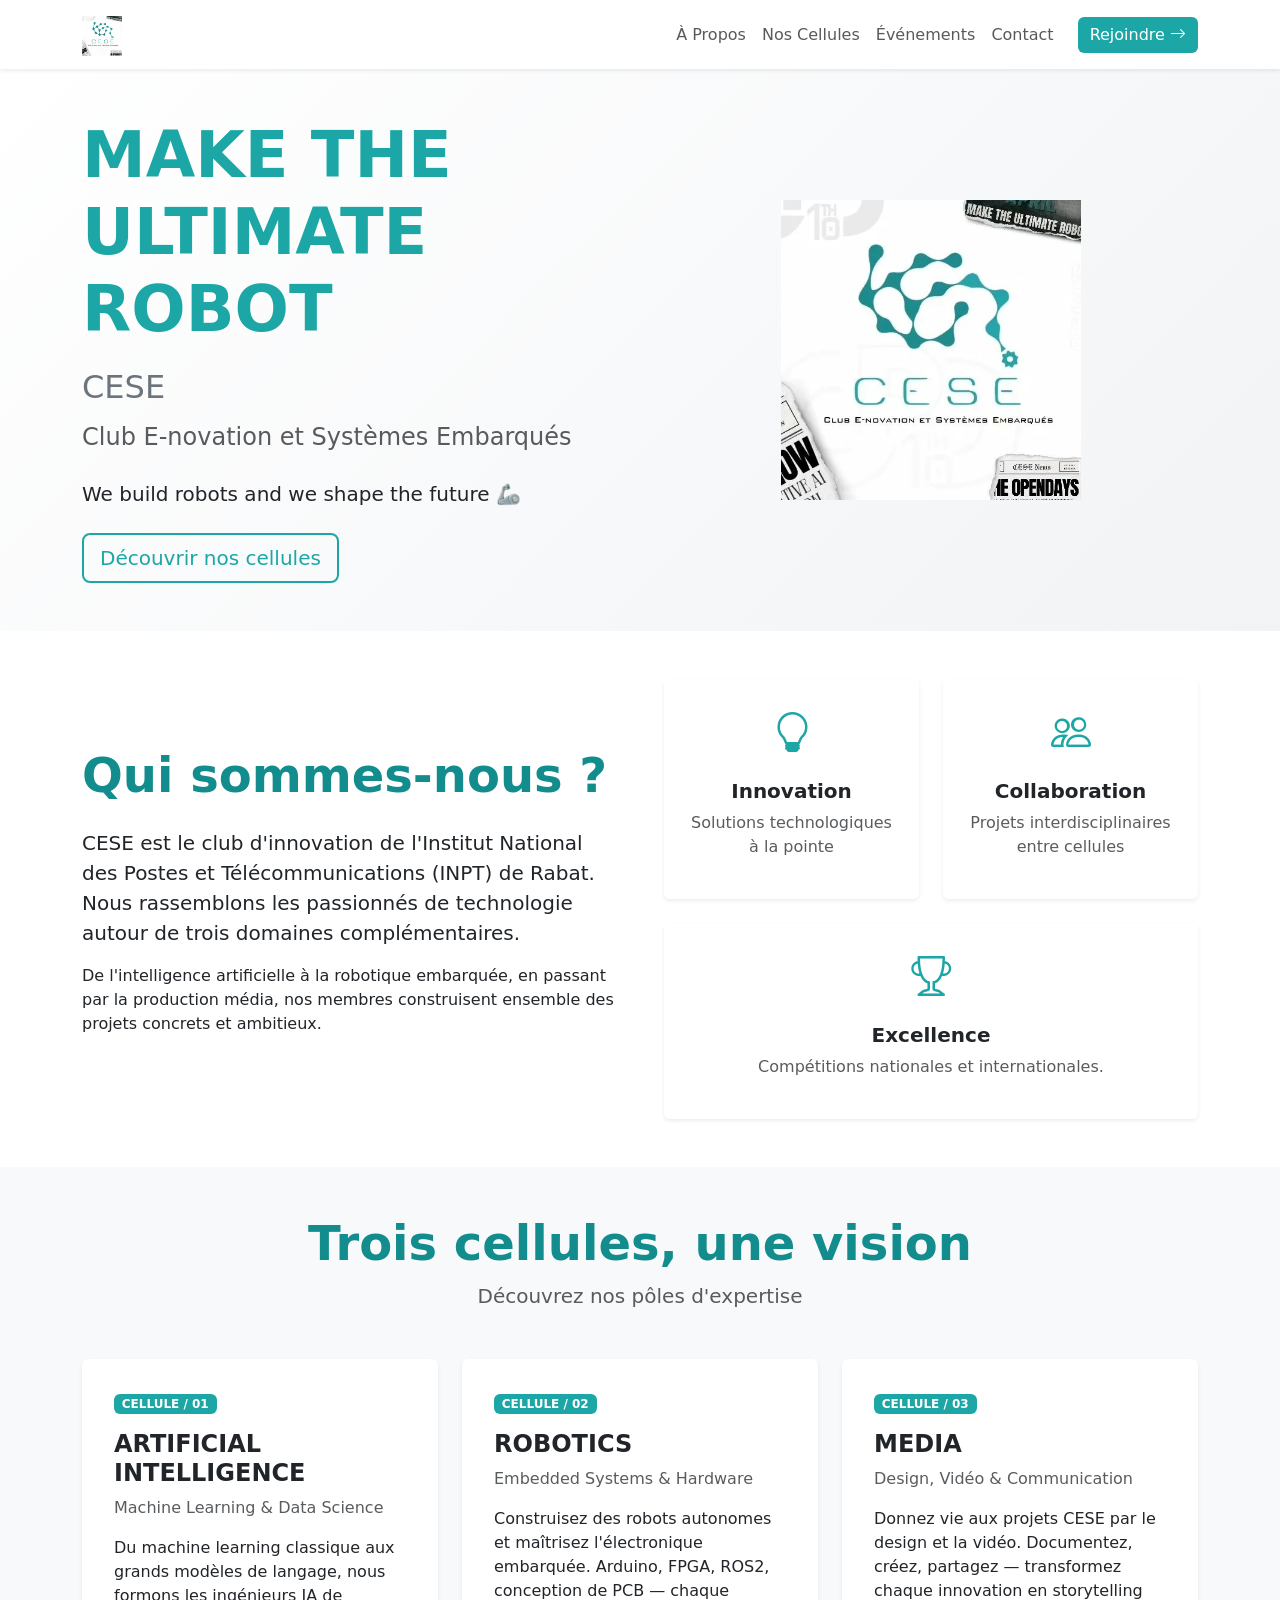
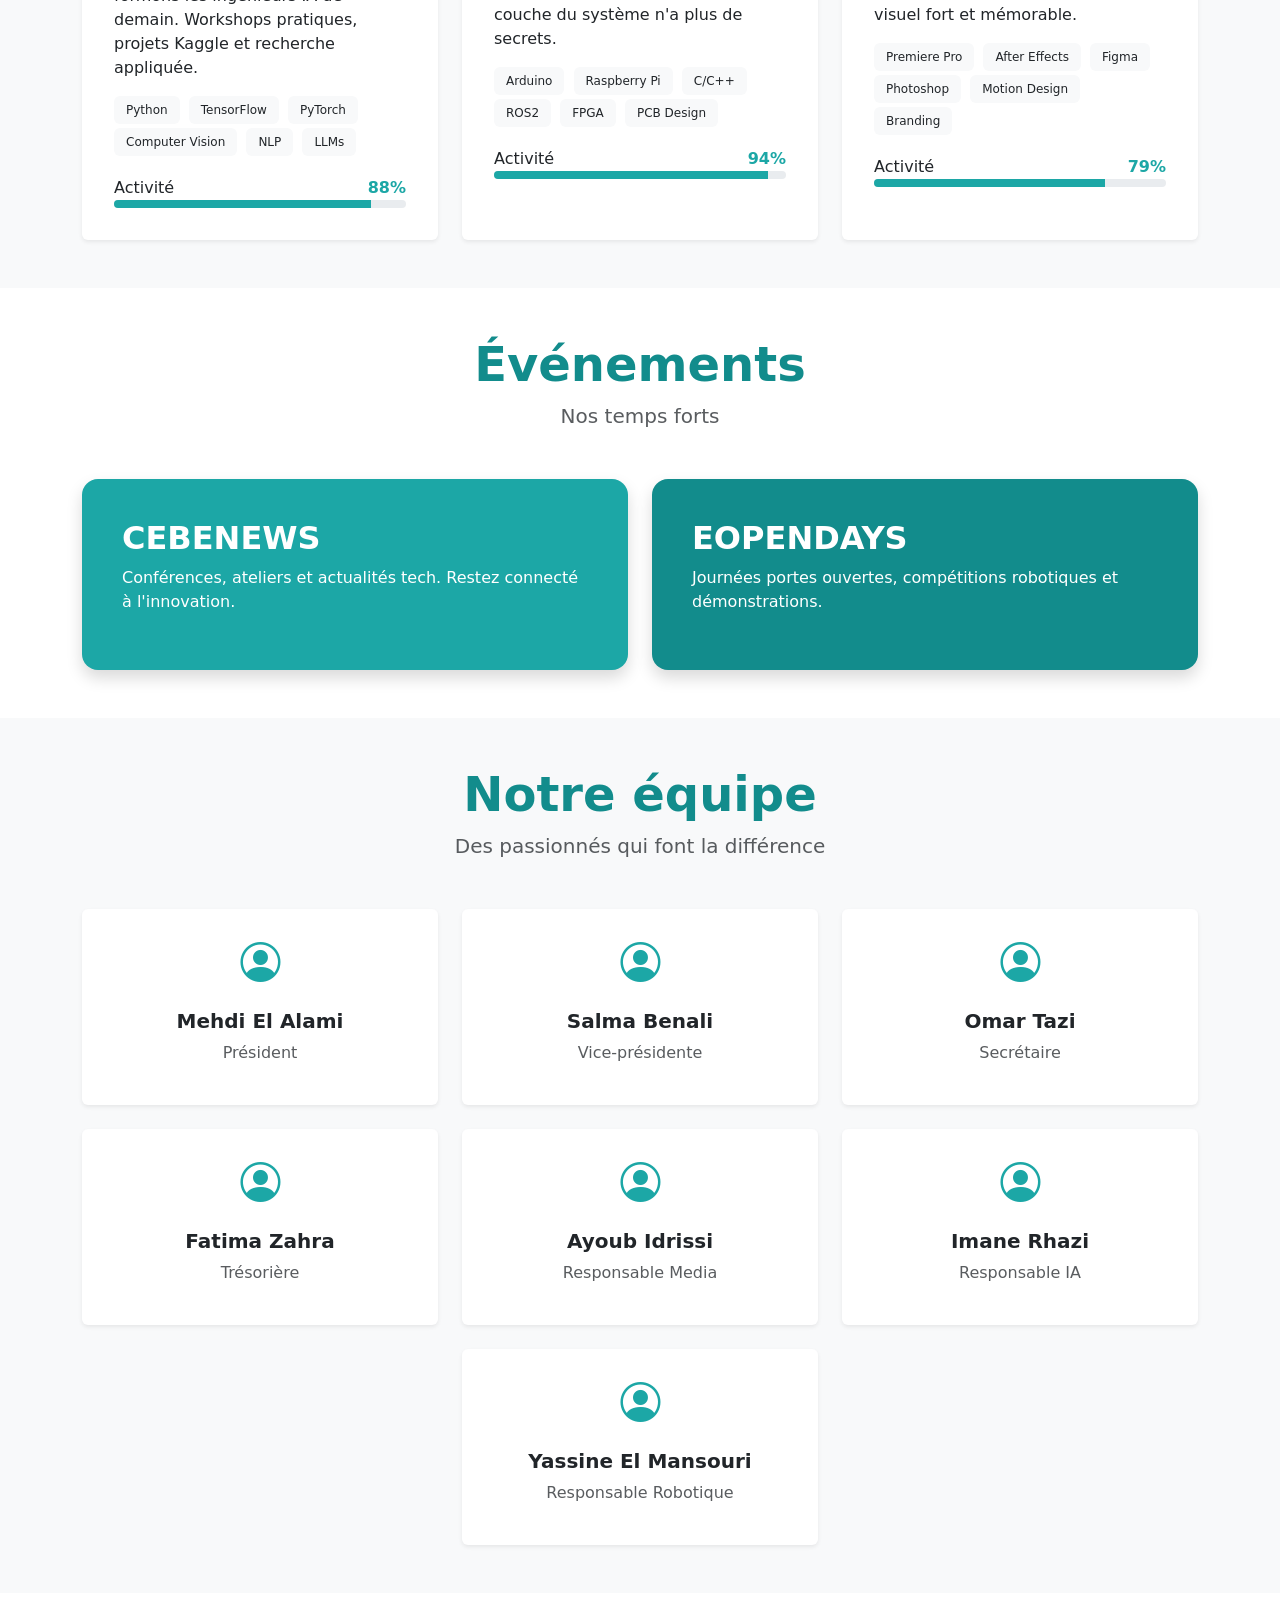
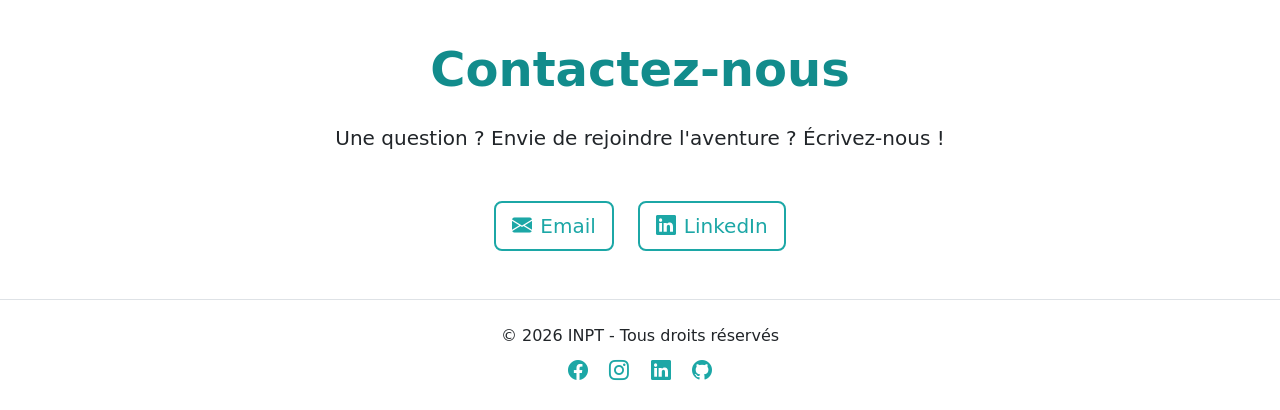
==== commit 2e164f4f: "Update index.html" ====
--- a/index.html
+++ b/index.html
@@ -314,4 +314,5 @@
   <!-- Custom JS -->
   <script src="script.js"></script>
 </body>
-</html>+
+</html>
--- a/style.css
+++ b/style.css
@@ -1,288 +1,113 @@
+/* Couleurs principales */
 :root {
-  --teal:      #2a8080;
-  --teal-d:    #1d6363;
-  --teal-l:    #3aa0a0;
-  --teal-xl:   #60c0c0;
-  --teal-p:    #b8e8e8;
-  --teal-pp:   #e0f7f7;
-  --bg:        #f5fafa;
-  --bg2:       #edf7f7;
-  --white:     #ffffff;
-  --ink:       #0d2626;
-  --ink2:      #1a4040;
-  --muted:     #5a8888;
-  --muted2:    #3d6868;
-  --ai-c:      #2a8080;
-  --rob-c:     #1d9e9e;
-  --med-c:     #0e6b6b;
-  --shadow:    0 4px 24px rgba(42,128,128,0.12);
-  --shadow-h:  0 12px 48px rgba(42,128,128,0.22);
-  --shadow-xl: 0 24px 80px rgba(42,128,128,0.18);
-  --fh: 'Exo 2', sans-serif;
-  --fb: 'Nunito', sans-serif;
-  --fm: 'Fira Code', monospace;
-  --r:  12px;
-  --e:  0.3s cubic-bezier(.4,0,.2,1);
+  --turquoise: #1CA7A6;
+  --turquoise-fonce: #128C8C;
+  --gris-clair: #f1f3f5;
+  --blanc: #ffffff;
 }
 
-/* ── RESET ── */
-*{box-sizing:border-box;margin:0;padding:0}
-html{scroll-behavior:smooth}
-body{background:var(--bg);color:var(--ink);font-family:var(--fb);overflow-x:hidden;cursor:none}
-::selection{background:var(--teal-p);color:var(--teal-d)}
-::-webkit-scrollbar{width:4px}
-::-webkit-scrollbar-track{background:var(--bg)}
-::-webkit-scrollbar-thumb{background:var(--teal);border-radius:4px}
+/* Boutons personnalisés */
+.btn-turquoise {
+  background-color: var(--turquoise);
+  color: white;
+  border: none;
+  transition: background-color 0.3s, transform 0.2s;
+}
 
-/* ── CUSTOM CURSOR ── */
-#cur{position:fixed;width:12px;height:12px;background:var(--teal);border-radius:50%;transform:translate(-50%,-50%);pointer-events:none;z-index:9999;transition:transform .12s,background .2s;box-shadow:0 0 0 3px rgba(42,128,128,0.2)}
-#cur-r{position:fixed;width:36px;height:36px;border:2px solid var(--teal-p);border-radius:50%;transform:translate(-50%,-50%);pointer-events:none;z-index:9998;transition:all .18s ease}
-@media(max-width:768px){body{cursor:auto}#cur,#cur-r{display:none}}
+.btn-turquoise:hover {
+  background-color: var(--turquoise-fonce);
+  color: white;
+  transform: translateY(-2px);
+  box-shadow: 0 4px 10px rgba(18, 140, 140, 0.3);
+}
 
-/* ── BLOBS ── */
-.blob{position:fixed;border-radius:50%;filter:blur(80px);pointer-events:none;z-index:0;animation:blobFloat ease-in-out infinite}
-.b1{width:500px;height:500px;background:var(--teal-pp);top:-150px;right:-100px;opacity:.7;animation-duration:16s}
-.b2{width:400px;height:400px;background:#d4f0f0;bottom:-100px;left:-100px;opacity:.6;animation-duration:20s;animation-delay:-7s}
-.b3{width:300px;height:300px;background:var(--teal-pp);top:40%;left:30%;opacity:.4;animation-duration:24s;animation-delay:-12s}
-@keyframes blobFloat{0%,100%{transform:scale(1) translateY(0)}50%{transform:scale(1.08) translateY(-20px)}}
+.btn-outline-turquoise {
+  border: 2px solid var(--turquoise);
+  color: var(--turquoise);
+  background: transparent;
+  transition: all 0.3s;
+}
 
-/* ── NAVBAR ── */
-#nav{position:fixed;top:0;width:100%;z-index:1000;padding:.9rem 0;transition:var(--e);background:rgba(245,250,250,0.7);backdrop-filter:blur(20px);-webkit-backdrop-filter:blur(20px);border-bottom:1px solid rgba(42,128,128,0.1)}
-#nav.scrolled{padding:.5rem 0;background:rgba(255,255,255,0.92);border-bottom-color:rgba(42,128,128,0.18);box-shadow:0 4px 30px rgba(42,128,128,0.08)}
-.n-brand{font-family:var(--fh);font-size:1.75rem;font-weight:800;letter-spacing:4px;color:var(--ink);text-decoration:none;display:flex;align-items:center;gap:10px}
-.n-brand .nav-logo{width:36px;height:36px;object-fit:contain;transition:var(--e)}
-.n-brand:hover .nav-logo{transform:rotate(-8deg) scale(1.15)}
-.n-link{font-family:var(--fm);font-size:.65rem;letter-spacing:1.5px;text-transform:uppercase;color:var(--muted);transition:var(--e);padding:.45rem .9rem;border-radius:8px;text-decoration:none}
-.n-link:hover,.n-link.active{color:var(--teal);background:var(--teal-pp)}
-.nav-cta{background:var(--teal);color:#fff!important;border-radius:100px;padding:.5rem 1.25rem!important;box-shadow:0 4px 16px rgba(42,128,128,0.3)}
-.nav-cta:hover{background:var(--teal-d)!important;transform:translateY(-1px);box-shadow:0 6px 20px rgba(42,128,128,0.4)}
-.navbar-toggler{border:1.5px solid rgba(42,128,128,0.3);border-radius:8px;padding:.4rem .6rem;background:transparent}
-.nb-icon{display:block;width:22px;height:2px;background:var(--teal);border-radius:2px;margin:5px 0;transition:var(--e)}
+.btn-outline-turquoise:hover {
+  background-color: var(--turquoise);
+  color: white;
+  border-color: var(--turquoise);
+}
 
-/* ── HERO ── */
-#hero{min-height:100vh;display:flex;align-items:center;padding:120px 0 80px;position:relative;z-index:1;overflow:hidden}
-.hero-dots{position:absolute;inset:0;pointer-events:none;overflow:hidden}
-.hero-dots::before{content:'';position:absolute;inset:0;background-image:radial-gradient(circle,rgba(42,128,128,0.12) 1.5px,transparent 1.5px);background-size:30px 30px;animation:dotsMove 15s linear infinite}
-@keyframes dotsMove{0%{transform:translateY(0)}100%{transform:translateY(-30px)}}
-#hero::before{content:'';position:absolute;top:-10%;right:-5%;width:55%;height:130%;background:linear-gradient(135deg,var(--teal-pp) 0%,var(--teal-p) 60%,transparent 100%);border-radius:0 0 0 60%;z-index:0;animation:stripPulse 6s ease-in-out infinite}
-@keyframes stripPulse{0%,100%{opacity:.6;transform:scale(1)}50%{opacity:.85;transform:scale(1.01)}}
+/* Cartes avec effet au survol */
+.hover-card {
+  transition: transform 0.3s, box-shadow 0.3s;
+}
 
-/* Hero background logo watermark */
-.hero-bg-logo{position:absolute;right:-60px;top:50%;transform:translateY(-50%);width:600px;height:600px;object-fit:contain;opacity:0.06;pointer-events:none;z-index:0;animation:logoBgFloat 8s ease-in-out infinite}
-@keyframes logoBgFloat{0%,100%{transform:translateY(-50%) scale(1)}50%{transform:translateY(-52%) scale(1.03)}}
+.hover-card:hover {
+  transform: translateY(-10px);
+  box-shadow: 0 15px 30px rgba(0,0,0,0.1) !important;
+}
 
-.hero-content{position:relative;z-index:2}
-.h-eyebrow{display:inline-flex;align-items:center;gap:8px;background:var(--white);border:1.5px solid var(--teal-p);border-radius:100px;padding:6px 16px;font-family:var(--fm);font-size:.62rem;letter-spacing:2px;color:var(--muted);margin-bottom:1.75rem;animation:popIn .6s .1s ease both;box-shadow:var(--shadow)}
-.ey-dot{width:8px;height:8px;border-radius:50%;background:var(--teal);animation:ping 2s ease infinite}
-@keyframes ping{0%{box-shadow:0 0 0 0 rgba(42,128,128,.5)}70%{box-shadow:0 0 0 8px transparent}100%{box-shadow:0 0 0 0 transparent}}
-.h1{font-family:var(--fh);font-weight:900;line-height:.95;letter-spacing:-1px;margin-bottom:1.5rem}
-.h1 .line-sm{display:block;font-size:clamp(1rem,3vw,1.5rem);font-weight:600;letter-spacing:6px;color:var(--muted);text-transform:uppercase;animation:slideR .7s .2s ease both}
-.h1 .line-xl{display:block;font-size:clamp(3.5rem,9vw,8rem);color:var(--teal);animation:slideR .7s .35s ease both;text-shadow:0 4px 30px rgba(42,128,128,0.2)}
-.h1 .line-md{display:block;font-size:clamp(1.6rem,4vw,3.2rem);color:var(--ink);animation:slideR .7s .5s ease both}
-.h1 .line-out{display:block;font-size:clamp(1.6rem,4vw,3.2rem);-webkit-text-stroke:2px var(--teal-l);color:transparent;animation:slideR .7s .65s ease both}
-.h-tag{font-family:var(--fm);font-size:.88rem;color:var(--muted2);margin-bottom:2rem;animation:slideR .7s .8s ease both;padding:12px 20px;background:var(--white);border-left:4px solid var(--teal);border-radius:0 var(--r) var(--r) 0;display:inline-block;box-shadow:var(--shadow)}
-.h-pills{display:flex;gap:.6rem;flex-wrap:wrap;margin-bottom:2.25rem;animation:slideR .7s .95s ease both}
-.pill{display:inline-flex;align-items:center;gap:6px;padding:8px 18px;border-radius:100px;font-family:var(--fm);font-size:.62rem;letter-spacing:1.5px;font-weight:500;border:1.5px solid;transition:var(--e);cursor:default}
-.p-ai{background:var(--white);color:var(--teal);border-color:var(--teal-p);box-shadow:var(--shadow)}.p-ai:hover{background:var(--teal);color:#fff;border-color:var(--teal);transform:translateY(-2px);box-shadow:var(--shadow-h)}
-.p-rob{background:var(--white);color:var(--teal-l);border-color:var(--teal-p);box-shadow:var(--shadow)}.p-rob:hover{background:var(--teal-l);color:#fff;transform:translateY(-2px);box-shadow:var(--shadow-h)}
-.p-med{background:var(--white);color:var(--med-c);border-color:var(--teal-p);box-shadow:var(--shadow)}.p-med:hover{background:var(--med-c);color:#fff;transform:translateY(-2px);box-shadow:var(--shadow-h)}
-.h-btns{display:flex;gap:1rem;flex-wrap:wrap;animation:slideR .7s 1.1s ease both}
-.bt{display:inline-flex;align-items:center;gap:8px;padding:14px 30px;border-radius:100px;font-family:var(--fh);font-weight:700;font-size:.9rem;letter-spacing:1px;text-decoration:none;transition:var(--e);cursor:none;border:none}
-.bt-main{background:var(--teal);color:#fff;box-shadow:0 6px 28px rgba(42,128,128,0.35),0 2px 8px rgba(42,128,128,0.2)}
-.bt-main:hover{background:var(--teal-d);transform:translateY(-3px);box-shadow:0 12px 40px rgba(42,128,128,0.45);color:#fff}
-.bt-main .bt-icon{width:28px;height:28px;background:rgba(255,255,255,0.2);border-radius:50%;display:flex;align-items:center;justify-content:center;font-size:.75rem;transition:transform .3s}
-.bt-main:hover .bt-icon{transform:translateX(3px)}
-.bt-sec{background:var(--white);color:var(--teal);border:2px solid var(--teal-p);box-shadow:var(--shadow)}
-.bt-sec:hover{border-color:var(--teal);background:var(--teal-pp);transform:translateY(-3px);box-shadow:var(--shadow-h);color:var(--teal)}
-.h-stats{display:flex;gap:0;margin-top:3rem;animation:slideR .7s 1.3s ease both;background:var(--white);border-radius:var(--r);padding:1.25rem;box-shadow:var(--shadow);border:1px solid rgba(42,128,128,0.1)}
-.hstat{flex:1;text-align:center;padding:0 1rem;border-right:1px solid var(--teal-pp);display:flex;flex-direction:column;gap:.2rem}
-.hstat:last-child{border-right:none}
-.hstat-n{font-family:var(--fh);font-size:2rem;font-weight:900;color:var(--teal);line-height:1}
-.hstat-l{font-family:var(--fm);font-size:.55rem;letter-spacing:2px;color:var(--muted);text-transform:uppercase}
-.h-vis{position:relative;height:420px;animation:popIn 1s .4s ease both}
-.hv-card{position:absolute;background:var(--white);border-radius:20px;padding:1.5rem;box-shadow:var(--shadow-xl);border:1px solid rgba(42,128,128,0.1);animation:cardFloat ease-in-out infinite}
-.hv-c1{width:220px;top:20px;right:0;animation-duration:5s}
-.hv-c2{width:200px;top:170px;right:50px;animation-duration:7s;animation-delay:-2s}
-.hv-c3{width:190px;bottom:10px;right:20px;animation-duration:6s;animation-delay:-4s}
-@keyframes cardFloat{0%,100%{transform:translateY(0) rotate(0deg)}50%{transform:translateY(-10px) rotate(.5deg)}}
-.hvc-ico{width:44px;height:44px;border-radius:12px;display:flex;align-items:center;justify-content:center;font-size:1.2rem;margin-bottom:.75rem}
-.ico-ai{background:linear-gradient(135deg,var(--teal-pp),var(--teal-p));color:var(--teal)}
-.ico-rob{background:linear-gradient(135deg,#d4f0f0,var(--teal-p));color:var(--teal-l)}
-.ico-med{background:linear-gradient(135deg,#c8e8e8,#a0d0d0);color:var(--med-c)}
-.hvc-tag{font-family:var(--fm);font-size:.55rem;letter-spacing:2px;color:var(--muted);text-transform:uppercase;margin-bottom:.25rem}
-.hvc-val{font-family:var(--fh);font-size:1.8rem;font-weight:900;color:var(--ink);line-height:1}
-.hvc-sub{font-size:.72rem;color:var(--muted);margin-top:.2rem}
-.hvc-bar{height:3px;background:var(--teal-pp);border-radius:2px;margin-top:.75rem;overflow:hidden}
-.hvc-bar-fill{height:100%;border-radius:2px;background:linear-gradient(90deg,var(--teal),var(--teal-xl));animation:barPulse 2s ease-in-out infinite}
-@keyframes barPulse{0%,100%{width:60%}50%{width:90%}}
+/* Badge turquoise */
+.bg-turquoise {
+  background-color: var(--turquoise) !important;
+  color: white;
+}
 
-/* ── SECTIONS ── */
-section{position:relative;z-index:1}
-.sp{padding:100px 0}
-.sbg{background:var(--bg2)}
-.sbg2{background:var(--white)}
-.stag{font-family:var(--fm);font-size:.6rem;letter-spacing:3px;text-transform:uppercase;color:var(--teal);display:inline-flex;align-items:center;gap:8px;margin-bottom:.75rem}
-.stag::before{content:'//';font-weight:700}
-.shead{font-family:var(--fh);font-size:clamp(2.2rem,5.5vw,4.5rem);font-weight:900;line-height:.95;letter-spacing:-1px;color:var(--ink)}
-.shead .hi{color:var(--teal)}
-@keyframes slideR{from{opacity:0;transform:translateX(-24px)}to{opacity:1;transform:translateX(0)}}
-@keyframes popIn{from{opacity:0;transform:scale(.9)}to{opacity:1;transform:scale(1)}}
+/* Progress bar turquoise */
+.progress-bar.bg-turquoise {
+  background-color: var(--turquoise) !important;
+}
 
-/* ── ABOUT ── */
-.about-grid{display:grid;grid-template-columns:1fr 1fr;gap:5rem;align-items:center}
-@media(max-width:900px){.about-grid{grid-template-columns:1fr}}
-.about-txt p{font-size:1rem;color:var(--muted2);line-height:1.85;margin-bottom:1rem}
-.about-txt p:first-of-type{font-size:1.1rem;color:var(--ink2);font-weight:600}
-.about-feats{display:flex;flex-direction:column;gap:.75rem;margin-top:2rem}
-.feat{display:flex;align-items:center;gap:1rem;padding:1rem 1.25rem;background:var(--white);border-radius:var(--r);border:1px solid rgba(42,128,128,0.1);box-shadow:var(--shadow);transition:var(--e)}
-.feat:hover{transform:translateX(6px);border-color:var(--teal-p);box-shadow:var(--shadow-h)}
-.feat-ico{width:40px;height:40px;background:var(--teal-pp);border-radius:10px;display:flex;align-items:center;justify-content:center;color:var(--teal);font-size:1rem;flex-shrink:0}
-.feat-txt h5{font-family:var(--fh);font-size:.85rem;font-weight:700;color:var(--ink);margin-bottom:2px}
-.feat-txt p{font-size:.8rem;color:var(--muted);margin:0}
-.astat-row{display:grid;grid-template-columns:repeat(3,1fr);gap:1rem;margin-top:2.5rem}
-.astat{background:var(--white);border-radius:var(--r);padding:1.25rem;text-align:center;border:1px solid rgba(42,128,128,0.1);box-shadow:var(--shadow);transition:var(--e);position:relative;overflow:hidden}
-.astat::before{content:'';position:absolute;bottom:0;left:0;right:0;height:3px;background:linear-gradient(90deg,var(--teal),var(--teal-xl))}
-.astat:hover{transform:translateY(-4px);box-shadow:var(--shadow-h)}
-.astat-n{font-family:var(--fh);font-size:2.8rem;font-weight:900;color:var(--teal);line-height:1}
-.astat-l{font-family:var(--fm);font-size:.55rem;letter-spacing:2px;color:var(--muted);text-transform:uppercase;margin-top:.3rem}
-.vgrid{display:grid;grid-template-columns:repeat(3,1fr);gap:.85rem}
-.vgi{aspect-ratio:1;border-radius:16px;background:var(--white);border:1.5px solid rgba(42,128,128,0.1);display:flex;flex-direction:column;align-items:center;justify-content:center;gap:.4rem;font-size:1.5rem;transition:var(--e);box-shadow:var(--shadow)}
-.vgi:hover{transform:scale(1.06) rotate(1deg);box-shadow:var(--shadow-h)}
-.vgi span{font-family:var(--fm);font-size:.5rem;letter-spacing:2px;color:var(--muted);text-transform:uppercase}
-.vgi-ai{border-color:var(--teal-p);background:var(--teal-pp);color:var(--teal)}
-.vgi-rob{border-color:#b8e8e8;background:#d4f0f0;color:var(--teal-l)}
-.vgi-med{border-color:#a8d8d8;background:#c4e8e8;color:var(--med-c)}
-.vgi-star{background:var(--teal);border-color:var(--teal);color:#fff;box-shadow:0 8px 24px rgba(42,128,128,0.35)}
+/* Arrière-plans turquoise */
+.bg-turquoise-light {
+  background-color: var(--turquoise);
+}
 
-/* ── CELLULES ── */
-.cell3{display:grid;grid-template-columns:repeat(3,1fr);gap:1.5rem}
-@media(max-width:992px){.cell3{grid-template-columns:1fr}}
-.cell{background:var(--white);border-radius:24px;padding:2.25rem;border:1.5px solid rgba(42,128,128,0.1);box-shadow:var(--shadow);transition:var(--e);display:flex;flex-direction:column;position:relative;overflow:hidden}
-.cell::after{content:'';position:absolute;top:0;left:0;right:0;height:4px;border-radius:24px 24px 0 0}
-.c-ai::after{background:linear-gradient(90deg,var(--teal-d),var(--teal-xl))}
-.c-rob::after{background:linear-gradient(90deg,var(--teal-l),#88d0d0)}
-.c-med::after{background:linear-gradient(90deg,var(--med-c),var(--teal))}
-.cell:hover{transform:translateY(-10px);box-shadow:var(--shadow-xl);border-color:var(--teal-p)}
-.cell-wm{position:absolute;bottom:-10px;right:10px;font-family:var(--fh);font-size:7rem;font-weight:900;color:rgba(42,128,128,0.05);line-height:1;pointer-events:none;user-select:none}
-.cell-ico{width:64px;height:64px;border-radius:18px;display:flex;align-items:center;justify-content:center;font-size:1.6rem;margin-bottom:1.5rem;transition:var(--e)}
-.cell:hover .cell-ico{transform:scale(1.1) rotate(-5deg)}
-.c-ai .cell-ico{background:linear-gradient(135deg,var(--teal-pp),var(--teal-p));color:var(--teal);box-shadow:0 4px 16px rgba(42,128,128,0.2)}
-.c-rob .cell-ico{background:linear-gradient(135deg,#d4f0f0,#a8d8d8);color:var(--teal-l);box-shadow:0 4px 16px rgba(42,128,128,0.15)}
-.c-med .cell-ico{background:linear-gradient(135deg,#c4e4e4,#8ec8c8);color:var(--med-c);box-shadow:0 4px 16px rgba(14,107,107,0.2)}
-.cell-num{font-family:var(--fm);font-size:.55rem;letter-spacing:3px;color:var(--muted);margin-bottom:.3rem}
-.cell-name{font-family:var(--fh);font-size:1.8rem;font-weight:900;letter-spacing:2px;color:var(--ink);line-height:1;margin-bottom:.25rem}
-.c-ai .cell-name{color:var(--teal)}
-.c-rob .cell-name{color:var(--teal-l)}
-.c-med .cell-name{color:var(--med-c)}
-.cell-sub{font-family:var(--fm);font-size:.58rem;letter-spacing:2px;color:var(--muted);text-transform:uppercase;margin-bottom:1.25rem}
-.cell-desc{font-size:.875rem;color:var(--muted2);line-height:1.8;margin-bottom:1.5rem;flex:1}
-.cell-tags{display:flex;flex-wrap:wrap;gap:.4rem;margin-bottom:1.5rem}
-.ctag{font-family:var(--fm);font-size:.58rem;padding:4px 10px;border-radius:100px;border:1.5px solid;transition:var(--e)}
-.c-ai .ctag{color:var(--teal);border-color:var(--teal-p);background:var(--teal-pp)}.c-ai .ctag:hover{background:var(--teal);color:#fff;border-color:var(--teal)}
-.c-rob .ctag{color:var(--teal-l);border-color:#b8e8e8;background:#d4f0f0}.c-rob .ctag:hover{background:var(--teal-l);color:#fff}
-.c-med .ctag{color:var(--med-c);border-color:#a8d8d8;background:#c4e4e4}.c-med .ctag:hover{background:var(--med-c);color:#fff}
-.cell-bar{height:4px;background:var(--teal-pp);border-radius:4px;overflow:hidden;margin-top:auto}
-.cell-bar-fill{height:100%;width:0;border-radius:4px;transition:width 1.5s cubic-bezier(.4,0,.2,1)}
-.c-ai .cell-bar-fill{background:linear-gradient(90deg,var(--teal-d),var(--teal-xl))}
-.c-rob .cell-bar-fill{background:linear-gradient(90deg,var(--teal-l),#88d0d0)}
-.c-med .cell-bar-fill{background:linear-gradient(90deg,var(--med-c),var(--teal))}
-.bar-label{display:flex;justify-content:space-between;font-family:var(--fm);font-size:.58rem;color:var(--muted);margin-bottom:6px}
+.bg-turquoise-dark {
+  background-color: var(--turquoise-fonce);
+}
 
-/* ── ACTIVITIES ── */
-.act6{display:grid;grid-template-columns:repeat(3,1fr);gap:1.25rem}
-@media(max-width:768px){.act6{grid-template-columns:1fr 1fr}}
-@media(max-width:480px){.act6{grid-template-columns:1fr}}
-.act{background:var(--white);border-radius:var(--r);padding:1.75rem;border:1.5px solid rgba(42,128,128,0.08);box-shadow:var(--shadow);transition:var(--e);position:relative;overflow:hidden;opacity:0;transform:translateY(20px)}
-.act.in{opacity:1;transform:translateY(0)}
-.act:hover{transform:translateY(-5px);box-shadow:var(--shadow-h);border-color:var(--teal-p)}
-.act::before{content:'';position:absolute;top:0;left:0;bottom:0;width:3px;background:linear-gradient(to bottom,var(--teal),var(--teal-xl));border-radius:3px 0 0 3px;transform:scaleY(0);transition:transform .3s ease;transform-origin:bottom}
-.act:hover::before{transform:scaleY(1)}
-.act-n{font-family:var(--fm);font-size:.52rem;letter-spacing:2px;color:rgba(42,128,128,0.3);margin-bottom:.85rem}
-.act-i{width:46px;height:46px;border-radius:12px;background:var(--teal-pp);display:flex;align-items:center;justify-content:center;color:var(--teal);font-size:1.2rem;margin-bottom:.85rem;transition:var(--e)}
-.act:hover .act-i{background:var(--teal);color:#fff;transform:rotate(-8deg)}
-.act h4{font-family:var(--fh);font-size:.95rem;font-weight:700;color:var(--ink);margin-bottom:.4rem}
-.act p{font-size:.8rem;color:var(--muted2);line-height:1.65;margin:0}
+/* Texte turquoise */
+.text-turquoise {
+  color: var(--turquoise) !important;
+}
+.text-turquoise:hover {
+  color: var(--turquoise-fonce) !important;
+}
 
-/* ── EVENTS ── */
-.ev-stack{display:flex;flex-direction:column;gap:1px}
-.ev{display:grid;grid-template-columns:100px 1fr auto;gap:1.5rem;align-items:center;padding:1.5rem 1.75rem;background:var(--white);transition:var(--e);border-bottom:1px solid rgba(42,128,128,0.07)}
-.ev:first-child{border-radius:var(--r) var(--r) 0 0}
-.ev:last-child{border-radius:0 0 var(--r) var(--r);border-bottom:none}
-.ev-wrap{border-radius:var(--r);overflow:hidden;box-shadow:var(--shadow);border:1px solid rgba(42,128,128,0.1)}
-.ev:hover{background:var(--teal-pp)}
-.ev-date{text-align:center;padding:.25rem .5rem;border-radius:10px;background:var(--teal-pp);border:1.5px solid var(--teal-p)}
-.ev-d{font-family:var(--fh);font-size:2.2rem;font-weight:900;color:var(--teal);line-height:1}
-.ev-m{font-family:var(--fm);font-size:.52rem;letter-spacing:2px;color:var(--muted);text-transform:uppercase}
-.ev-title{font-family:var(--fh);font-weight:700;font-size:.95rem;color:var(--ink);margin-bottom:.35rem}
-.ev-meta{display:flex;flex-wrap:wrap;gap:.75rem;font-family:var(--fm);font-size:.62rem;color:var(--muted)}
-.ev-meta i{margin-right:4px;color:var(--teal)}
-.ev-badge{font-family:var(--fm);font-size:.52rem;letter-spacing:2px;text-transform:uppercase;padding:5px 14px;border-radius:100px;white-space:nowrap;font-weight:500}
-.ba{background:var(--teal-pp);color:var(--teal);border:1.5px solid var(--teal-p)}
-.br{background:#d4f0f0;color:var(--teal-l);border:1.5px solid #b8e8e8}
-.bm{background:#c4e4e4;color:var(--med-c);border:1.5px solid #a0d0d0}
-.bl{background:var(--bg2);color:var(--muted);border:1.5px solid rgba(42,128,128,0.15)}
-@media(max-width:600px){.ev{grid-template-columns:80px 1fr}.ev-badge{display:none}}
+/* Navbar active link */
+.navbar-nav .nav-link.active {
+  color: var(--turquoise) !important;
+  font-weight: 600;
+}
 
-/* ── TEAM ── */
-.tm4{display:grid;grid-template-columns:repeat(4,1fr);gap:1.5rem}
-@media(max-width:900px){.tm4{grid-template-columns:repeat(2,1fr)}}
-.tcard{background:var(--white);border-radius:20px;padding:2rem 1.5rem;text-align:center;border:1.5px solid rgba(42,128,128,0.1);box-shadow:var(--shadow);transition:var(--e);position:relative;overflow:hidden}
-.tcard::before{content:'';position:absolute;top:0;left:0;right:0;bottom:0;background:linear-gradient(135deg,var(--teal-pp),transparent);opacity:0;transition:opacity .3s}
-.tcard:hover::before{opacity:1}
-.tcard:hover{transform:translateY(-8px);box-shadow:var(--shadow-xl);border-color:var(--teal-p)}
-.tav{position:relative;display:inline-block;margin-bottom:1.25rem}
-.tav-in{width:82px;height:82px;border-radius:50%;background:var(--teal-pp);border:2.5px solid var(--teal-p);display:flex;align-items:center;justify-content:center;font-size:2rem;color:var(--teal);margin:0 auto;transition:var(--e)}
-.tcard:hover .tav-in{background:var(--teal);color:#fff;border-color:var(--teal)}
-.tring{position:absolute;inset:-5px;border-radius:50%;border:2px dashed var(--teal-p);animation:rotateSlow 10s linear infinite;opacity:0;transition:opacity .3s}
-.tcard:hover .tring{opacity:1}
-@keyframes rotateSlow{from{transform:rotate(0)}to{transform:rotate(360deg)}}
-.tname{font-family:var(--fh);font-weight:700;font-size:.95rem;color:var(--ink);margin-bottom:.25rem}
-.trole{font-family:var(--fm);font-size:.58rem;letter-spacing:2px;text-transform:uppercase;margin-bottom:1rem}
-.tr-dir{color:var(--muted)}.tr-ai{color:var(--teal)}.tr-rob{color:var(--teal-l)}.tr-med{color:var(--med-c)}
-.tlinks{display:flex;justify-content:center;gap:.5rem}
-.tlinks a{width:30px;height:30px;border-radius:8px;background:var(--teal-pp);border:1.5px solid var(--teal-p);display:flex;align-items:center;justify-content:center;font-size:.75rem;color:var(--teal);text-decoration:none;transition:var(--e)}
-.tlinks a:hover{background:var(--teal);color:#fff;border-color:var(--teal)}
+/* Hero section */
+.hero-section {
+  background: linear-gradient(135deg, #ffffff 0%, var(--gris-clair) 100%);
+}
 
-/* ── CONTACT ── */
-.ct-grid{display:grid;grid-template-columns:1fr 1.5fr;gap:4rem;align-items:start}
-@media(max-width:900px){.ct-grid{grid-template-columns:1fr}}
-.ct-info p{font-size:1rem;color:var(--muted2);line-height:1.75;margin-bottom:2rem}
-.ct-items{display:flex;flex-direction:column;gap:.75rem}
-.cti{display:flex;align-items:center;gap:.9rem;padding:.9rem 1.1rem;background:var(--white);border-radius:var(--r);border:1.5px solid rgba(42,128,128,0.1);font-size:.82rem;color:var(--muted2);transition:var(--e);box-shadow:var(--shadow)}
-.cti:hover{border-color:var(--teal-p);background:var(--teal-pp);color:var(--ink);transform:translateX(4px)}
-.cti i{width:20px;text-align:center;color:var(--teal)}
-.cti.ci-ai i{color:var(--teal)}.cti.ci-rob i{color:var(--teal-l)}.cti.ci-med i{color:var(--med-c)}
-.ff{margin-bottom:1.1rem}
-.ff label{display:block;font-family:var(--fm);font-size:.58rem;letter-spacing:2px;text-transform:uppercase;color:var(--muted);margin-bottom:6px;font-weight:500}
-.fi{width:100%;background:var(--white);border:1.5px solid rgba(42,128,128,0.15);border-radius:var(--r);padding:12px 16px;color:var(--ink);font-family:var(--fb);font-size:.9rem;outline:none;transition:var(--e)}
-.fi:focus{border-color:var(--teal);box-shadow:0 0 0 4px rgba(42,128,128,0.1);background:var(--white)}
-.fi::placeholder{color:rgba(90,136,136,0.5)}
-.fi option{color:var(--ink)}
-.r2{display:grid;grid-template-columns:1fr 1fr;gap:1rem}
-@media(max-width:480px){.r2{grid-template-columns:1fr}}
-.btn-send{width:100%;padding:14px;background:var(--teal);color:#fff;border:none;border-radius:var(--r);font-family:var(--fh);font-weight:700;font-size:.95rem;letter-spacing:1px;cursor:none;transition:var(--e);box-shadow:0 6px 24px rgba(42,128,128,0.3);display:flex;align-items:center;justify-content:center;gap:10px}
-.btn-send:hover{background:var(--teal-d);transform:translateY(-2px);box-shadow:0 10px 36px rgba(42,128,128,0.4)}
-.btn-send .send-ic{width:32px;height:32px;background:rgba(255,255,255,0.2);border-radius:50%;display:flex;align-items:center;justify-content:center;font-size:.8rem;transition:transform .3s}
-.btn-send:hover .send-ic{transform:translateX(4px) rotate(15deg)}
+/* Icônes réseaux sociaux */
+.social-links a {
+  transition: opacity 0.2s;
+}
+.social-links a:hover {
+  opacity: 0.8;
+}
 
-/* ── FOOTER ── */
-footer{background:var(--ink);color:rgba(255,255,255,0.7);padding:3rem 0 1.5rem;position:relative;z-index:1;overflow:hidden}
-footer::before{content:'CESE';position:absolute;font-family:var(--fh);font-size:18rem;font-weight:900;color:rgba(255,255,255,0.02);bottom:-40px;right:-20px;line-height:1;pointer-events:none;user-select:none}
-.ft-top{display:flex;justify-content:space-between;align-items:center;flex-wrap:wrap;gap:1.5rem;padding-bottom:2rem;border-bottom:1px solid rgba(255,255,255,0.08);margin-bottom:1.5rem}
-.ft-brand{font-family:var(--fh);font-size:2.2rem;font-weight:900;letter-spacing:5px;color:#fff}
-.ft-brand span{color:var(--teal-xl)}
-.ft-desc{font-family:var(--fm);font-size:.58rem;letter-spacing:2px;color:rgba(255,255,255,0.35);margin-top:.25rem}
-.ft-nav{display:flex;flex-wrap:wrap;gap:.5rem 1.5rem}
-.ft-nav a{font-family:var(--fm);font-size:.6rem;letter-spacing:2px;text-transform:uppercase;color:rgba(255,255,255,0.45);text-decoration:none;transition:var(--e)}.ft-nav a:hover{color:var(--teal-xl)}
-.ft-cells{display:flex;gap:1rem;margin-top:1.5rem}
-.ft-cell{display:flex;align-items:center;gap:.5rem;font-family:var(--fm);font-size:.6rem;letter-spacing:1.5px;padding:5px 14px;border-radius:100px;border:1px solid rgba(255,255,255,0.12);color:rgba(255,255,255,0.5);transition:var(--e)}
-.ft-cell:hover{border-color:var(--teal-xl);color:var(--teal-xl)}
-.ft-copy{font-family:var(--fm);font-size:.6rem;color:rgba(255,255,255,0.25);text-align:center;letter-spacing:1px}
+/* Améliorations formulaires (pour join.html) */
+.form-control:focus, .form-select:focus {
+  border-color: var(--turquoise);
+  box-shadow: 0 0 0 0.25rem rgba(28, 167, 166, 0.25);
+}
 
-/* ── TOAST ── */
-.toast-t{position:fixed;bottom:2rem;right:2rem;background:var(--white);border:2px solid var(--teal-p);border-radius:var(--r);padding:1rem 1.5rem;font-family:var(--fm);font-size:.75rem;color:var(--teal-d);z-index:9999;transform:translateY(70px);opacity:0;transition:all .4s cubic-bezier(.4,0,.2,1);box-shadow:var(--shadow-xl)}
-.toast-t.show{transform:translateY(0);opacity:1}
+.form-check-input:checked {
+  background-color: var(--turquoise);
+  border-color: var(--turquoise);
+}
 
-/* ── SCROLL REVEAL ── */
-.rv{opacity:0;transform:translateY(32px);transition:opacity .75s ease,transform .75s ease}
-.rv.in{opacity:1;transform:translateY(0)}+/* Tags technologies */
+.tech-tags .badge {
+  background-color: #e9ecef;
+  color: #212529;
+  font-weight: normal;
+  padding: 0.5rem 0.75rem;
+  margin-bottom: 0.25rem;
+  display: inline-block;
+}
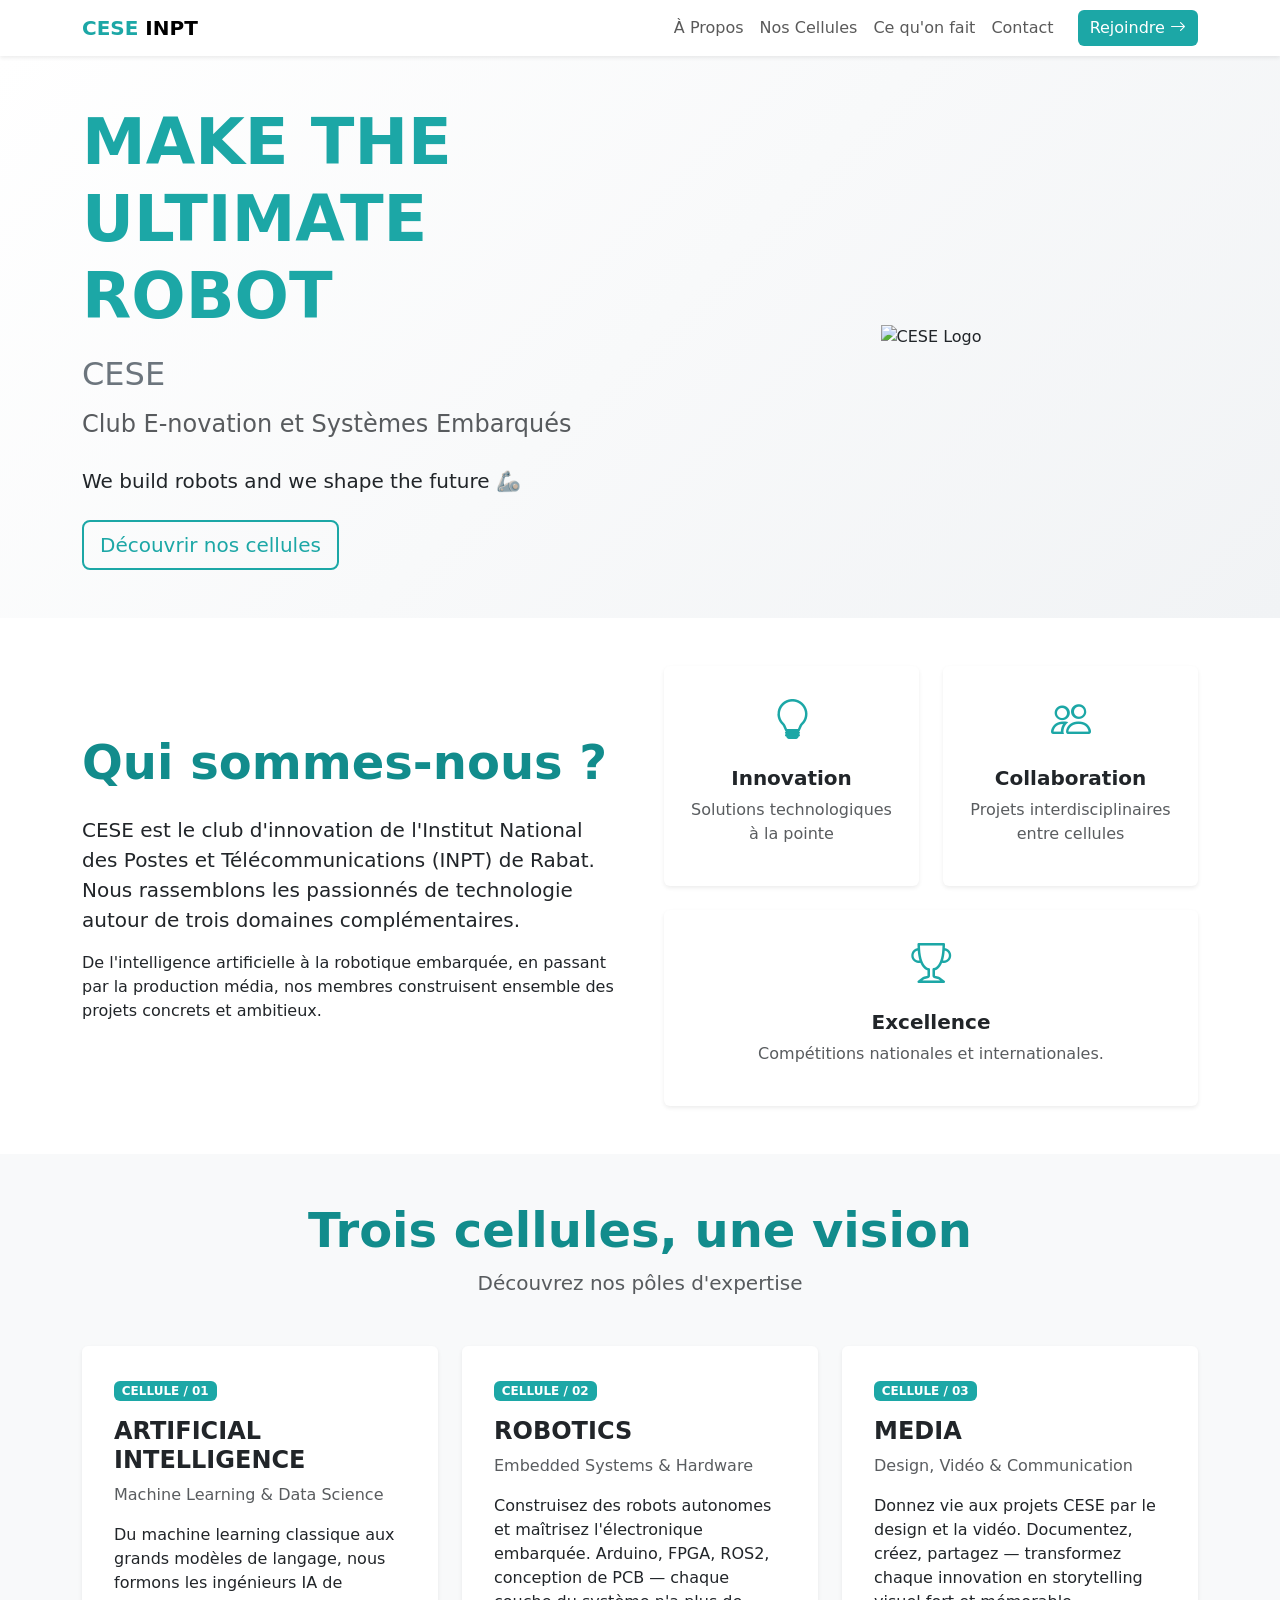
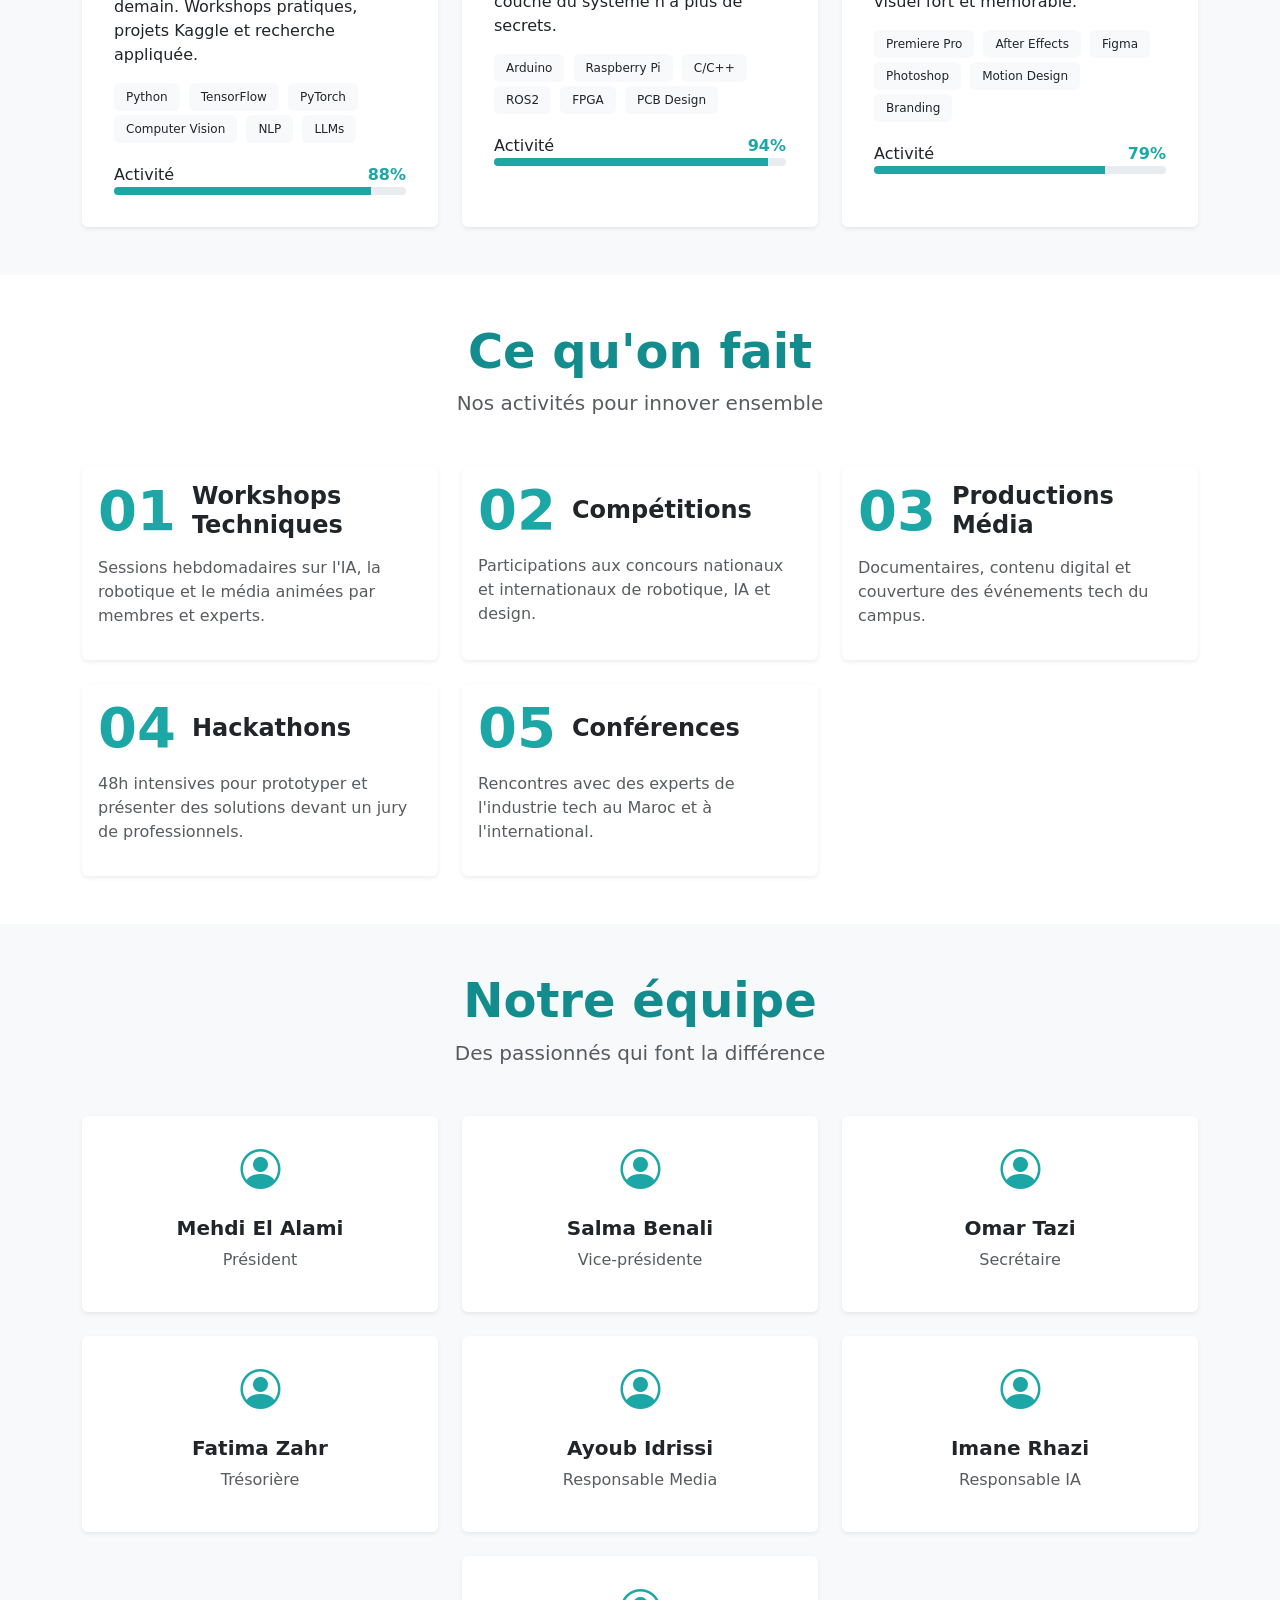
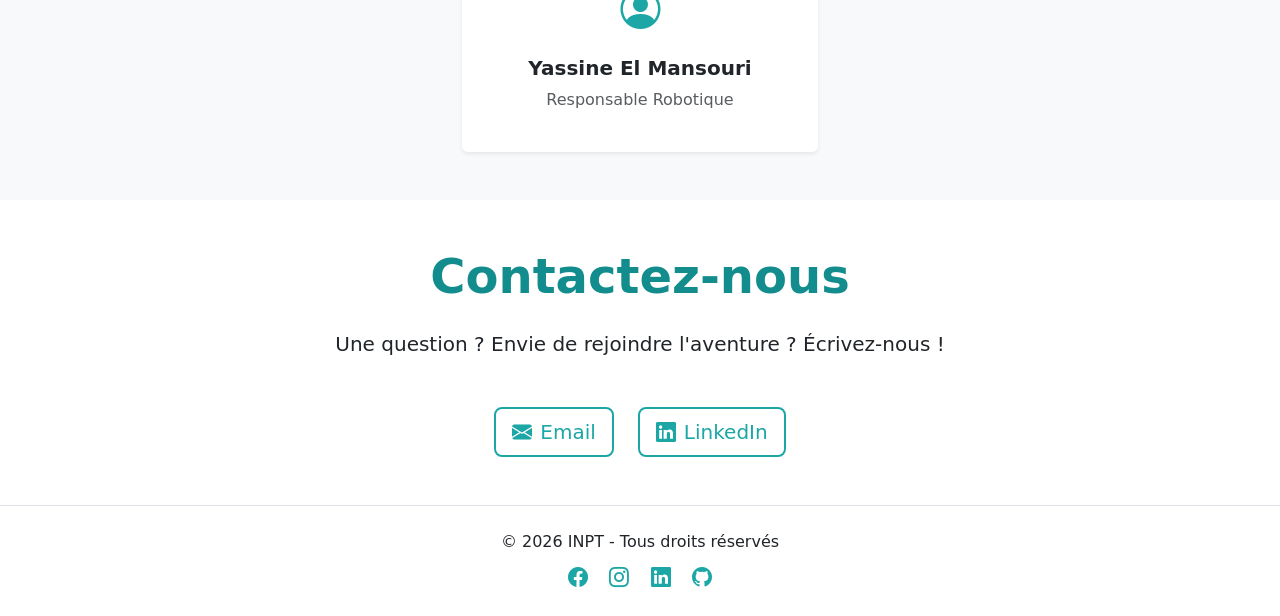
==== commit efb9e859: "First upload" ====
--- a/index.html
+++ b/index.html
@@ -13,13 +13,11 @@
 </head>
 <body>
 
-  <!-- Navbar moderne avec nouveaux liens -->
+  <!-- Navbar moderne -->
   <nav class="navbar navbar-expand-lg navbar-light bg-white shadow-sm sticky-top">
     <div class="container">
-      <a class="navbar-brand" href="index.html">
-        <img src="logo.png" alt="CESE Club" height="40" class="d-inline-block align-text-top">
-  <!-- Vous pouvez garder le texte si vous voulez, ou le supprimer -->
-  
+      <a class="navbar-brand fw-bold" href="index.html">
+        <span style="color: #1CA7A6;">CESE</span> INPT
       </a>
       <button class="navbar-toggler" type="button" data-bs-toggle="collapse" data-bs-target="#navbarNav" aria-controls="navbarNav" aria-expanded="false" aria-label="Toggle navigation">
         <span class="navbar-toggler-icon"></span>
@@ -28,7 +26,7 @@
         <ul class="navbar-nav ms-auto align-items-lg-center">
           <li class="nav-item"><a class="nav-link" href="#apropos">À Propos</a></li>
           <li class="nav-item"><a class="nav-link" href="#cellules">Nos Cellules</a></li>
-          <li class="nav-item"><a class="nav-link" href="#evenements">Événements</a></li>
+          <li class="nav-item"><a class="nav-link" href="#cequonfait">Ce qu'on fait</a></li>
           <li class="nav-item"><a class="nav-link" href="#contact">Contact</a></li>
           <li class="nav-item ms-lg-3 mt-2 mt-lg-0">
             <a class="btn btn-turquoise" href="join.html">Rejoindre <i class="bi bi-arrow-right"></i></a>
@@ -50,7 +48,8 @@
           <a href="#cellules" class="btn btn-outline-turquoise btn-lg">Découvrir nos cellules</a>
         </div>
         <div class="col-lg-6 text-center">
-          <img src="logo.png" alt="CESE Logo" class="img-fluid" style="max-height: 300px;">
+          <!-- Ici vous pouvez mettre le logo si vous avez une image valide -->
+          <img src="images/logo.png" alt="CESE Logo" class="img-fluid" style="max-height: 300px;">
         </div>
       </div>
     </div>
@@ -184,35 +183,79 @@
     </div>
   </section>
 
-  <!-- Événements (CEBENEWS & EOPENDAYS) -->
-  <section id="evenements" class="py-5">
+  <!-- Ce qu'on fait -->
+  <section id="cequonfait" class="py-5">
     <div class="container">
       <div class="text-center mb-5">
-        <h2 class="display-5 fw-bold" style="color: #128C8C;">Événements</h2>
-        <p class="lead text-muted">Nos temps forts</p>
+        <h2 class="display-5 fw-bold" style="color: #128C8C;">Ce qu'on fait</h2>
+        <p class="lead text-muted">Nos activités pour innover ensemble</p>
       </div>
       <div class="row g-4">
-        <div class="col-md-6">
-          <div class="card border-0 bg-turquoise-light text-white p-4 rounded-4 shadow">
-            <div class="card-body">
-              <h3 class="h2 fw-bold">CEBENEWS</h3>
-              <p>Conférences, ateliers et actualités tech. Restez connecté à l'innovation.</p>
-            </div>
-          </div>
-        </div>
-        <div class="col-md-6">
-          <div class="card border-0 bg-turquoise-dark text-white p-4 rounded-4 shadow">
-            <div class="card-body">
-              <h3 class="h2 fw-bold">EOPENDAYS</h3>
-              <p>Journées portes ouvertes, compétitions robotiques et démonstrations.</p>
-            </div>
-          </div>
-        </div>
-      </div>
-    </div>
-  </section>
-
-  <!-- Section Équipe (identique, avec Responsable Media) -->
+        <!-- Carte 1 : Workshops Techniques -->
+        <div class="col-md-6 col-lg-4">
+          <div class="card h-100 border-0 shadow-sm hover-card">
+            <div class="card-body">
+              <div class="d-flex align-items-center mb-3">
+                <span class="display-4 fw-bold" style="color: #1CA7A6; line-height: 1;">01</span>
+                <h3 class="h4 fw-bold ms-3 mb-0">Workshops Techniques</h3>
+              </div>
+              <p class="text-muted">Sessions hebdomadaires sur l'IA, la robotique et le média animées par membres et experts.</p>
+            </div>
+          </div>
+        </div>
+        <!-- Carte 2 : Compétitions -->
+        <div class="col-md-6 col-lg-4">
+          <div class="card h-100 border-0 shadow-sm hover-card">
+            <div class="card-body">
+              <div class="d-flex align-items-center mb-3">
+                <span class="display-4 fw-bold" style="color: #1CA7A6; line-height: 1;">02</span>
+                <h3 class="h4 fw-bold ms-3 mb-0">Compétitions</h3>
+              </div>
+              <p class="text-muted">Participations aux concours nationaux et internationaux de robotique, IA et design.</p>
+            </div>
+          </div>
+        </div>
+        <!-- Carte 3 : Productions Média -->
+        <div class="col-md-6 col-lg-4">
+          <div class="card h-100 border-0 shadow-sm hover-card">
+            <div class="card-body">
+              <div class="d-flex align-items-center mb-3">
+                <span class="display-4 fw-bold" style="color: #1CA7A6; line-height: 1;">03</span>
+                <h3 class="h4 fw-bold ms-3 mb-0">Productions Média</h3>
+              </div>
+              <p class="text-muted">Documentaires, contenu digital et couverture des événements tech du campus.</p>
+            </div>
+          </div>
+        </div>
+        <!-- Carte 4 : Hackathons -->
+        <div class="col-md-6 col-lg-4">
+          <div class="card h-100 border-0 shadow-sm hover-card">
+            <div class="card-body">
+              <div class="d-flex align-items-center mb-3">
+                <span class="display-4 fw-bold" style="color: #1CA7A6; line-height: 1;">04</span>
+                <h3 class="h4 fw-bold ms-3 mb-0">Hackathons</h3>
+              </div>
+              <p class="text-muted">48h intensives pour prototyper et présenter des solutions devant un jury de professionnels.</p>
+            </div>
+          </div>
+        </div>
+        <!-- Carte 5 : Conférences -->
+        <div class="col-md-6 col-lg-4">
+          <div class="card h-100 border-0 shadow-sm hover-card">
+            <div class="card-body">
+              <div class="d-flex align-items-center mb-3">
+                <span class="display-4 fw-bold" style="color: #1CA7A6; line-height: 1;">05</span>
+                <h3 class="h4 fw-bold ms-3 mb-0">Conférences</h3>
+              </div>
+              <p class="text-muted">Rencontres avec des experts de l'industrie tech au Maroc et à l'international.</p>
+            </div>
+          </div>
+        </div>
+      </div>
+    </div>
+  </section>
+
+  <!-- Section Équipe -->
   <section id="equipe" class="py-5 bg-light">
     <div class="container">
       <div class="text-center mb-5">
@@ -248,7 +291,7 @@
         <div class="col-sm-6 col-lg-4">
           <div class="card border-0 shadow-sm text-center p-4 h-100">
             <i class="bi bi-person-circle fs-1 mb-3" style="color: #1CA7A6;"></i>
-            <h5 class="fw-bold">Fatima Zahra</h5>
+            <h5 class="fw-bold">Fatima Zahr</h5>
             <p class="text-muted">Trésorière</p>
           </div>
         </div>
@@ -280,7 +323,7 @@
     </div>
   </section>
 
-  <!-- Section Contact (simple) -->
+  <!-- Section Contact -->
   <section id="contact" class="py-5">
     <div class="container">
       <div class="row justify-content-center">
@@ -309,10 +352,9 @@
     </div>
   </footer>
 
-  <!-- Bootstrap JS -->
+  <!-- Bootstrap JS (avec Popper) -->
   <script src="https://cdn.jsdelivr.net/npm/bootstrap@5.3.2/dist/js/bootstrap.bundle.min.js"></script>
-  <!-- Custom JS -->
-  <script src="script.js"></script>
+  <!-- Custom JS (alerte formulaire) -->
+  <script src="css/js/script.js"></script>
 </body>
-
 </html>
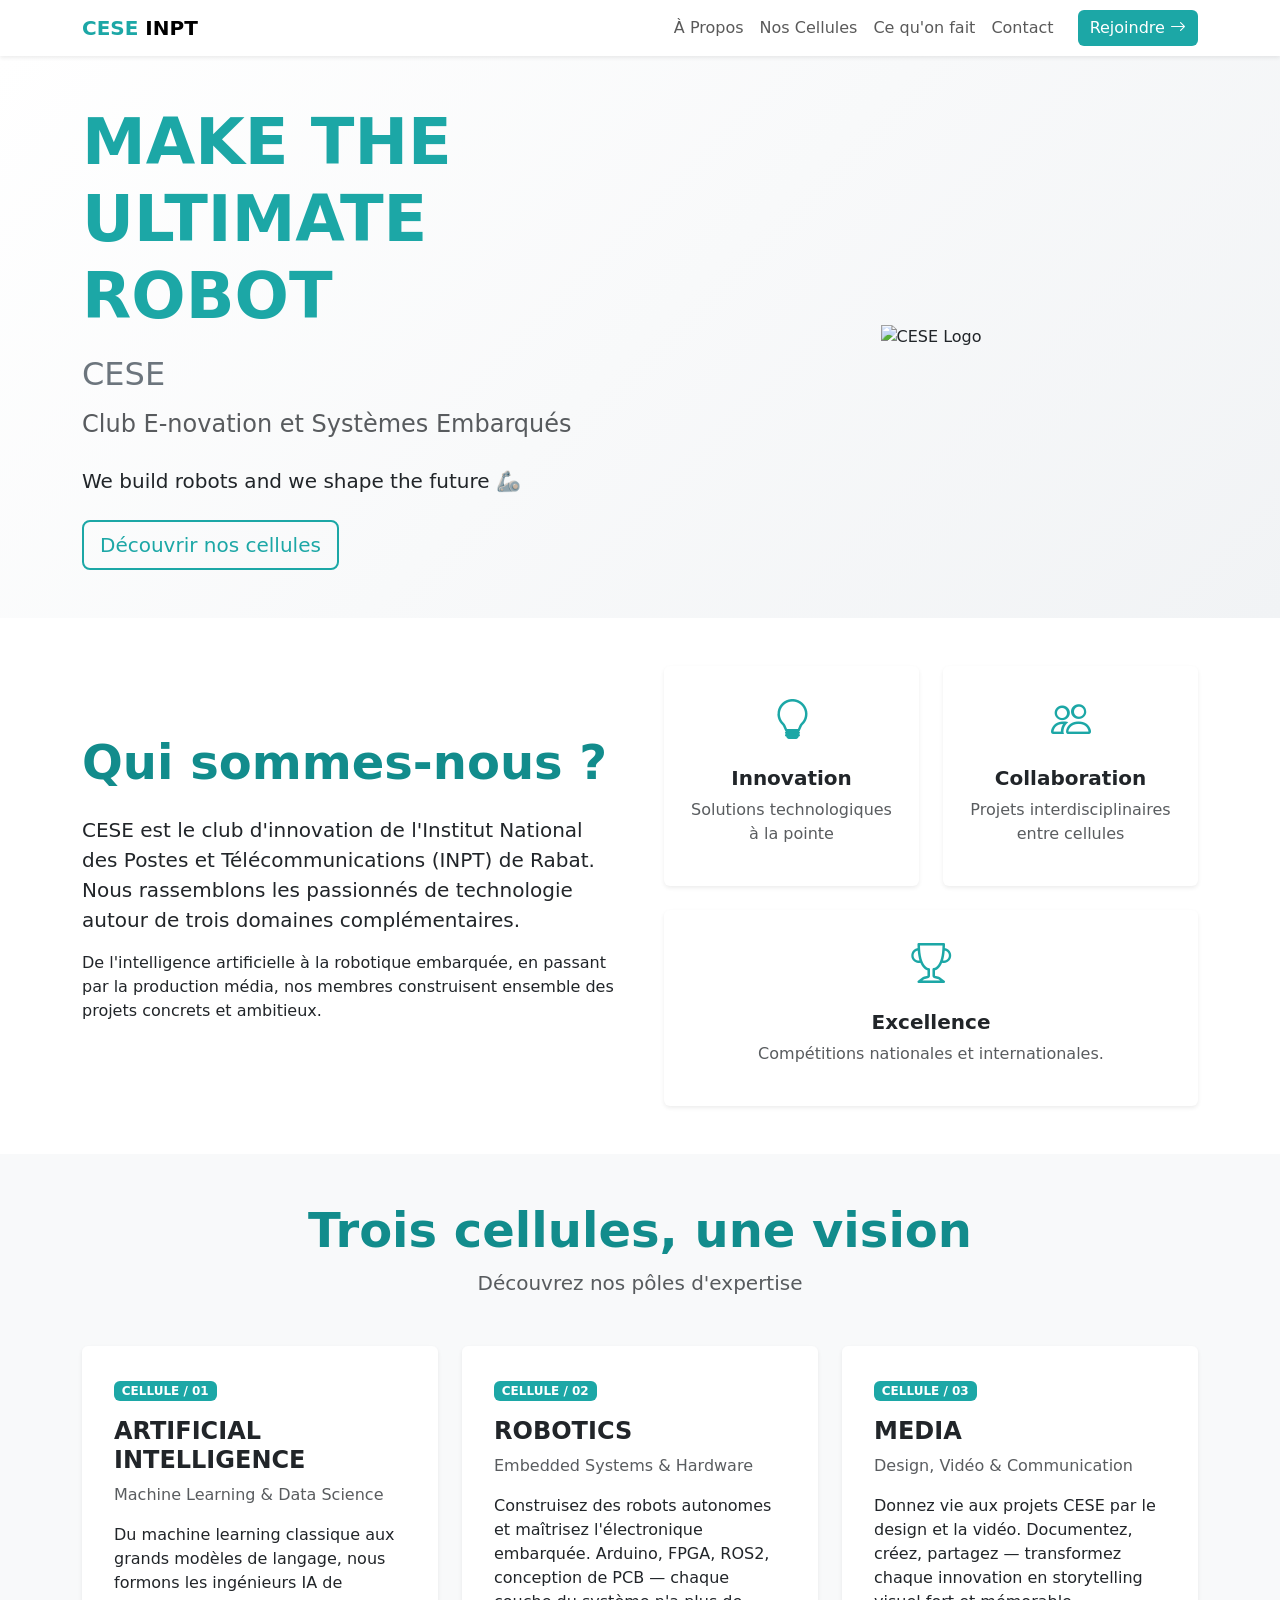
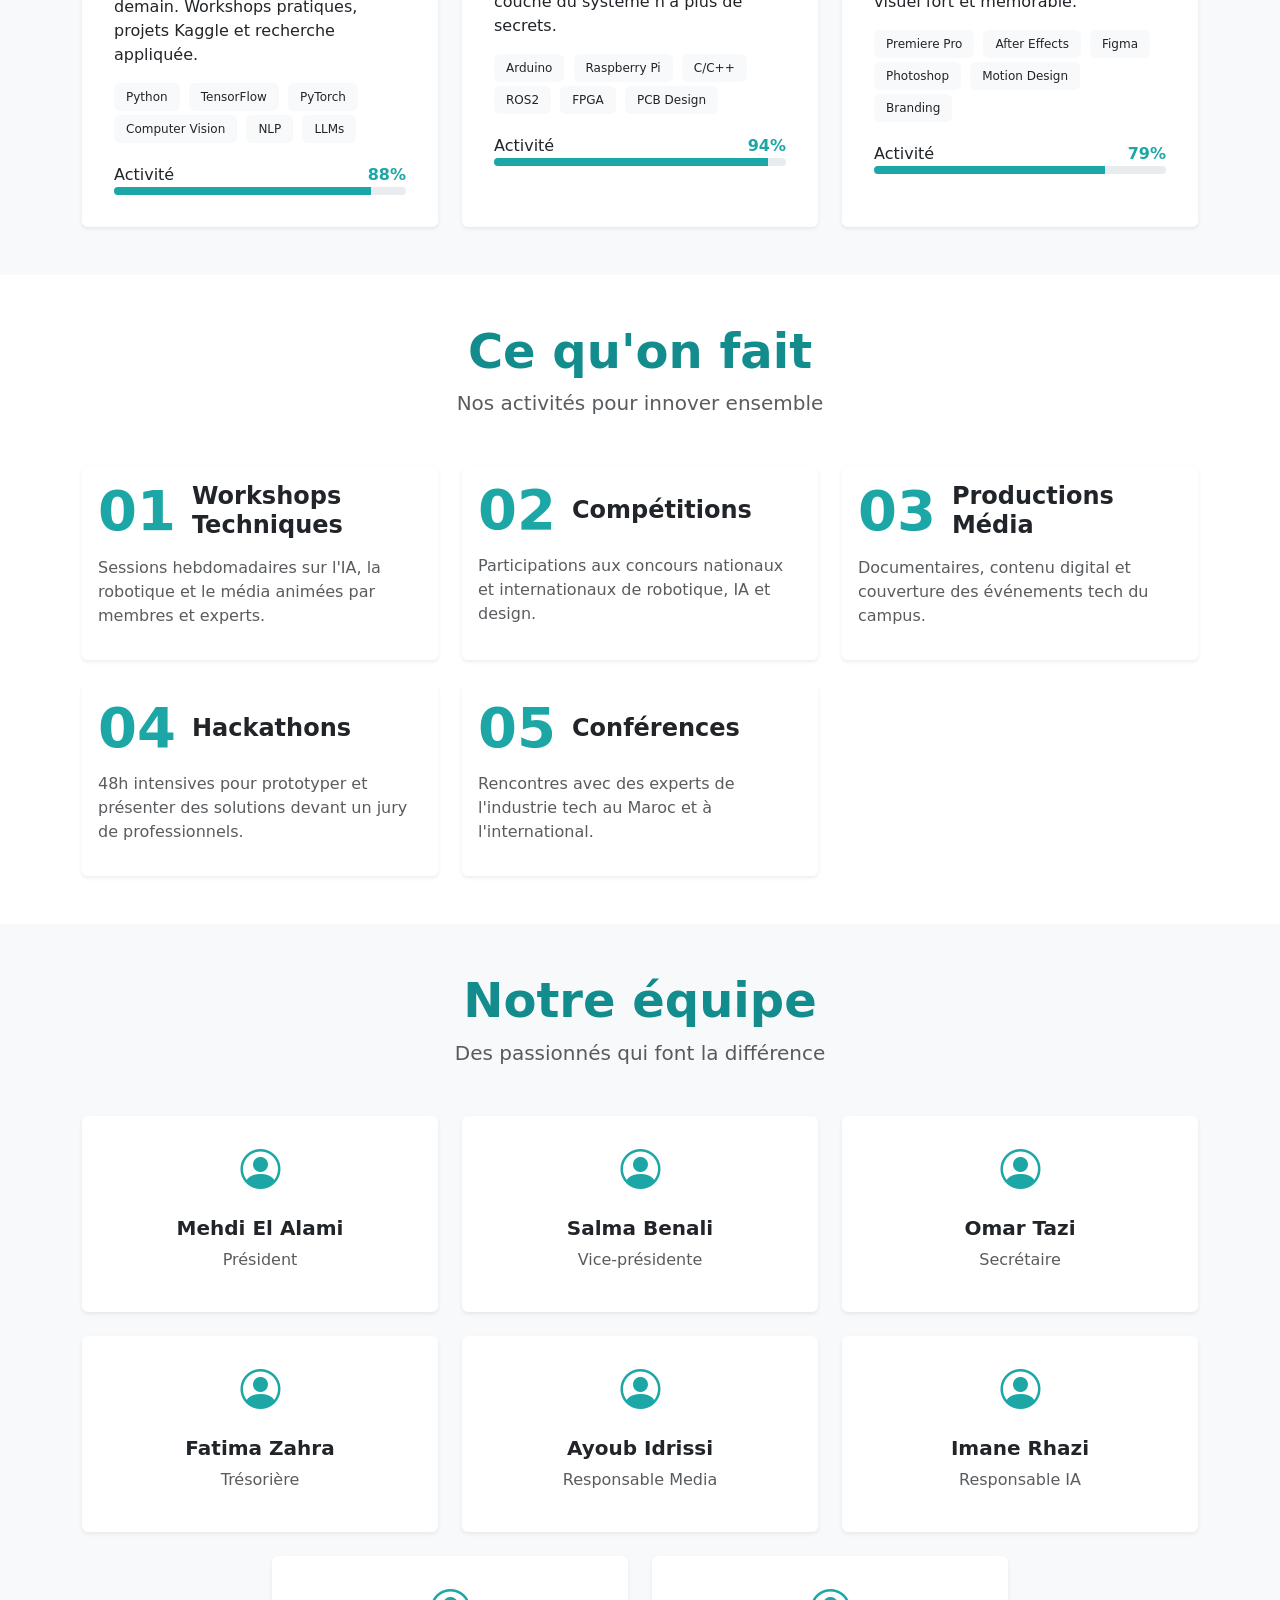
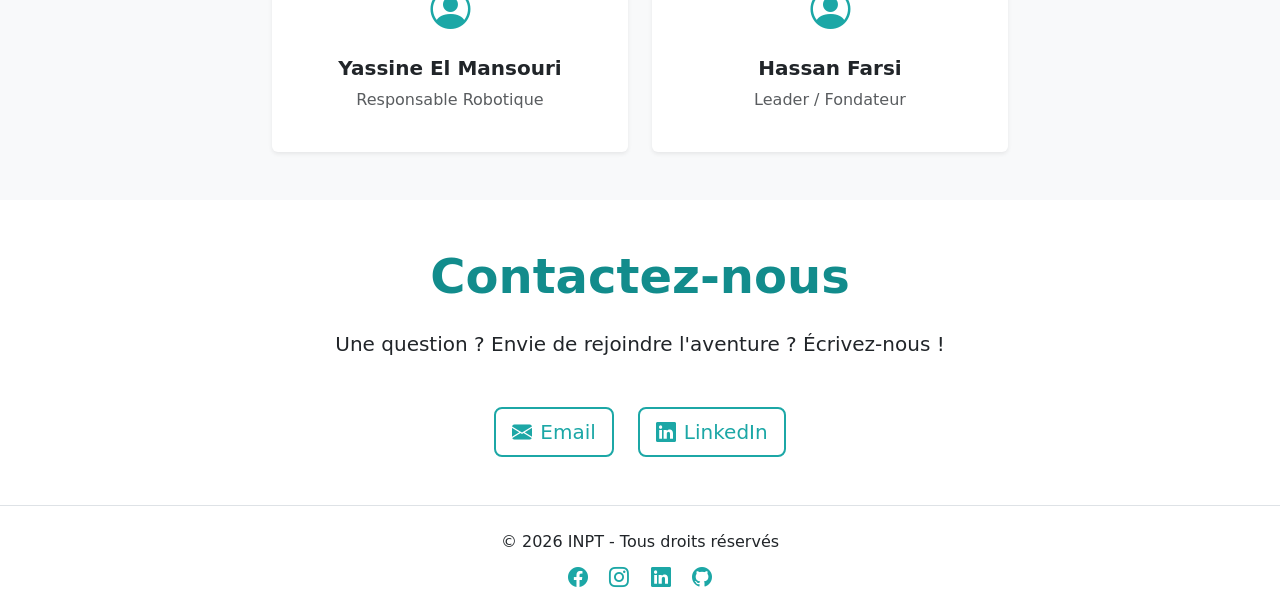
==== commit 8c32e530: "First upload" ====
--- a/index.html
+++ b/index.html
@@ -8,6 +8,8 @@
   <link href="https://cdn.jsdelivr.net/npm/bootstrap@5.3.2/dist/css/bootstrap.min.css" rel="stylesheet">
   <!-- Bootstrap Icons -->
   <link rel="stylesheet" href="https://cdn.jsdelivr.net/npm/bootstrap-icons@1.11.3/font/bootstrap-icons.min.css">
+  <!-- jQuery UI CSS (pour les animations) -->
+  <link rel="stylesheet" href="https://code.jquery.com/ui/1.13.2/themes/base/jquery-ui.css">
   <!-- Custom CSS -->
   <link rel="stylesheet" href="style.css">
 </head>
@@ -291,7 +293,7 @@
         <div class="col-sm-6 col-lg-4">
           <div class="card border-0 shadow-sm text-center p-4 h-100">
             <i class="bi bi-person-circle fs-1 mb-3" style="color: #1CA7A6;"></i>
-            <h5 class="fw-bold">Fatima Zahr</h5>
+            <h5 class="fw-bold">Fatima Zahra</h5>
             <p class="text-muted">Trésorière</p>
           </div>
         </div>
@@ -317,6 +319,14 @@
             <i class="bi bi-person-circle fs-1 mb-3" style="color: #1CA7A6;"></i>
             <h5 class="fw-bold">Yassine El Mansouri</h5>
             <p class="text-muted">Responsable Robotique</p>
+          </div>
+        </div>
+        <!-- Leader (Hassan Farsi) -->
+        <div class="col-sm-6 col-lg-4">
+          <div class="card border-0 shadow-sm text-center p-4 h-100">
+            <i class="bi bi-person-circle fs-1 mb-3" style="color: #1CA7A6;"></i>
+            <h5 class="fw-bold">Hassan Farsi</h5>
+            <p class="text-muted">Leader / Fondateur</p>
           </div>
         </div>
       </div>
@@ -344,17 +354,22 @@
     <div class="container text-center">
       <p class="mb-2">&copy; 2026 INPT - Tous droits réservés</p>
       <div class="social-links">
-        <a href="#" class="text-turquoise me-3"><i class="bi bi-facebook fs-5"></i></a>
-        <a href="#" class="text-turquoise me-3"><i class="bi bi-instagram fs-5"></i></a>
-        <a href="#" class="text-turquoise me-3"><i class="bi bi-linkedin fs-5"></i></a>
-        <a href="#" class="text-turquoise"><i class="bi bi-github fs-5"></i></a>
+        <a href="#" class="text-turquoise me-3" data-bs-toggle="tooltip" title="Facebook"><i class="bi bi-facebook fs-5"></i></a>
+        <a href="#" class="text-turquoise me-3" data-bs-toggle="tooltip" title="Instagram"><i class="bi bi-instagram fs-5"></i></a>
+        <a href="#" class="text-turquoise me-3" data-bs-toggle="tooltip" title="LinkedIn"><i class="bi bi-linkedin fs-5"></i></a>
+        <a href="#" class="text-turquoise" data-bs-toggle="tooltip" title="GitHub"><i class="bi bi-github fs-5"></i></a>
       </div>
     </div>
   </footer>
 
+  <!-- Scripts dans le bon ordre -->
+  <!-- jQuery d'abord -->
+  <script src="https://code.jquery.com/jquery-3.6.0.min.js"></script>
+  <!-- jQuery UI ensuite -->
+  <script src="https://code.jquery.com/ui/1.13.2/jquery-ui.min.js"></script>
   <!-- Bootstrap JS (avec Popper) -->
   <script src="https://cdn.jsdelivr.net/npm/bootstrap@5.3.2/dist/js/bootstrap.bundle.min.js"></script>
-  <!-- Custom JS (alerte formulaire) -->
+  <!-- Custom JS avec toutes les fonctionnalités jQuery -->
   <script src="css/js/script.js"></script>
 </body>
-</html>
+</html>
